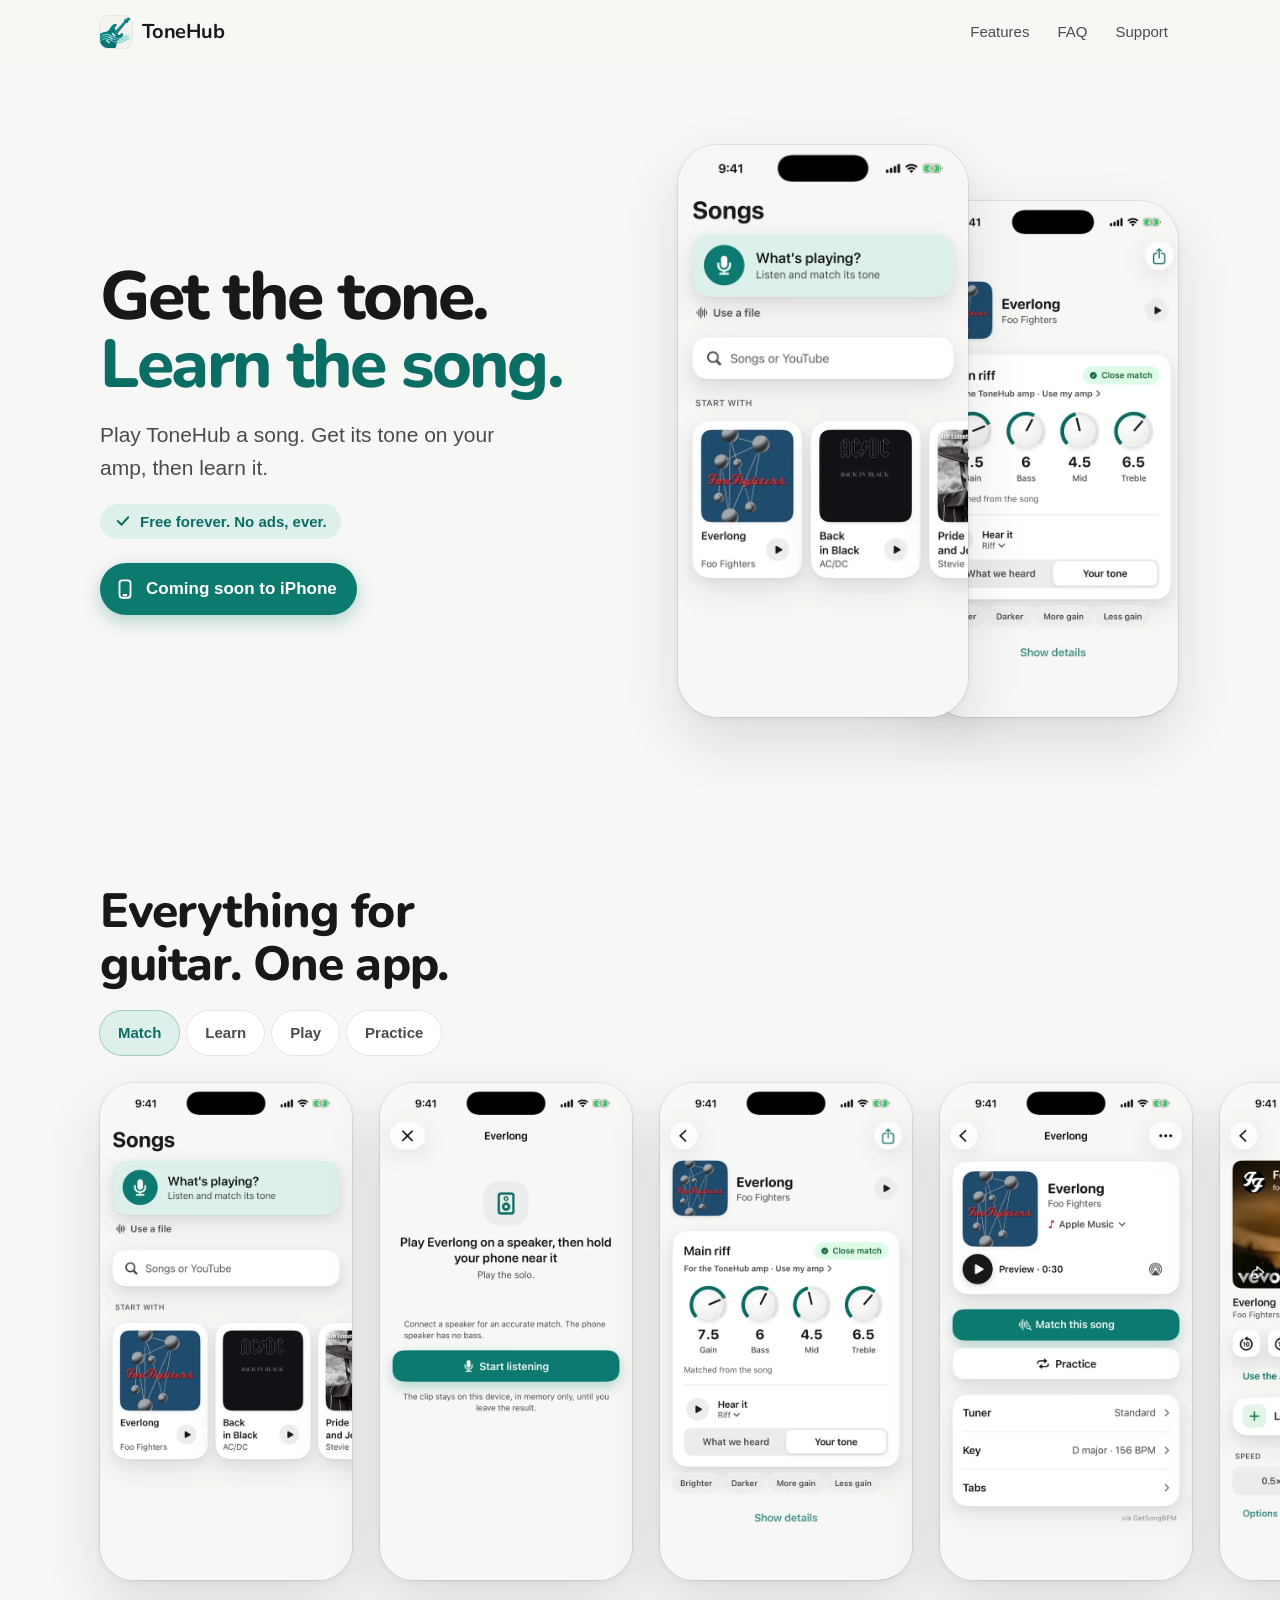
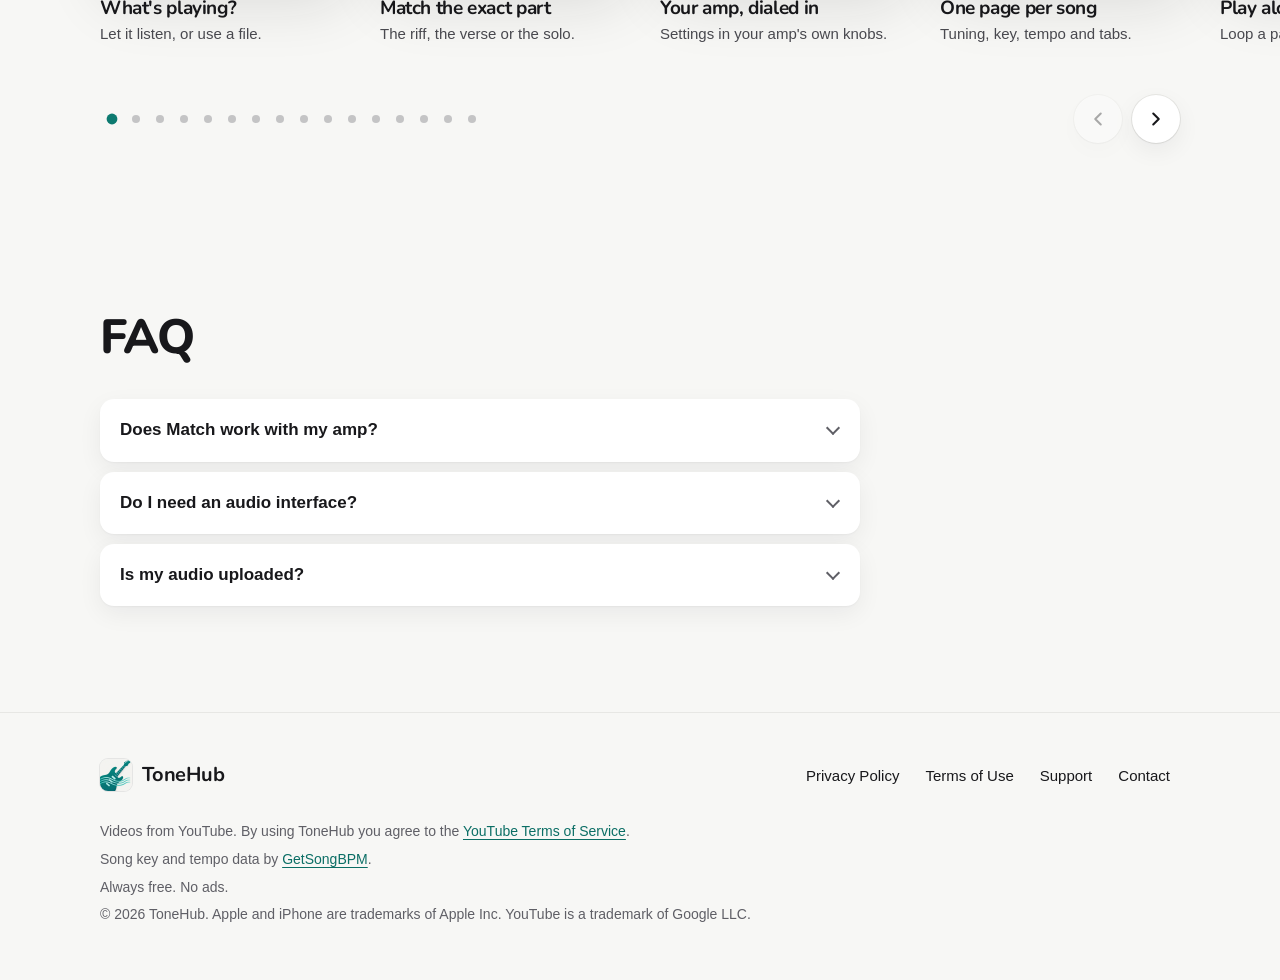
==== index.html @ 8801277b "Say it plainly: free forever, no ads Co-Authored-By: Claude Opus 5.5 <noreply@anthropic.com> Claude-" ====
<!doctype html>
<html lang="en">
<head>
<meta charset="utf-8">
<meta name="viewport" content="width=device-width, initial-scale=1, viewport-fit=cover">
<title>ToneHub: Get the tone. Learn the song.</title>
<meta name="description" content="ToneHub is a guitar app for iPhone. Hear a song, get its tone on your own amp, then learn it with tabs, loops, a tuner and more.">
<link rel="canonical" href="https://tonehub.app/">
<meta name="color-scheme" content="light">
<meta name="theme-color" content="#F7F7F5">
<meta property="og:type" content="website">
<meta property="og:site_name" content="ToneHub">
<meta property="og:title" content="ToneHub: Get the tone. Learn the song.">
<meta property="og:description" content="A free guitar app for iPhone, with no ads. Match a song's tone on your own amp, then learn it.">
<meta property="og:url" content="https://tonehub.app/">
<meta property="og:image" content="https://tonehub.app/assets/brand/og.png">
<meta property="og:image:width" content="1200">
<meta property="og:image:height" content="630">
<meta property="og:image:alt" content="ToneHub app icon next to the Songs screen with the What's playing? card">
<meta name="twitter:card" content="summary_large_image">
<link rel="icon" type="image/png" sizes="32x32" href="assets/brand/favicon-32.png">
<link rel="icon" type="image/png" sizes="48x48" href="assets/brand/favicon-48.png">
<link rel="apple-touch-icon" href="assets/brand/apple-touch-icon.png">
<link rel="preconnect" href="https://fonts.googleapis.com">
<link rel="preconnect" href="https://fonts.gstatic.com" crossorigin>
<link rel="stylesheet" href="https://fonts.googleapis.com/css2?family=Nunito:wght@700;800&display=swap">
<link rel="stylesheet" href="assets/site.css">
<script type="application/ld+json">
{"@context":"https://schema.org","@type":"SoftwareApplication","name":"ToneHub","operatingSystem":"iOS","applicationCategory":"MusicApplication","description":"A guitar app for iPhone. Get the tone. Learn the song.","url":"https://tonehub.app/","offers":{"@type":"Offer","price":"0","priceCurrency":"USD"}}
</script>
</head>
<body>
<a class="skip" href="#main">Skip to content</a>

<header class="site-header" id="top">
  <div class="wrap">
    <a class="brand" href="/" aria-label="ToneHub home">
      <img src="assets/brand/icon-512.webp" alt="" width="32" height="32">
      ToneHub
    </a>
    <nav class="nav" aria-label="Main">
      <a class="nav-hide" href="#features">Features</a>
      <a href="#faq">FAQ</a>
      <a href="/support">Support</a>
    </nav>
  </div>
</header>

<main id="main">

  <section class="hero" aria-labelledby="hero-title">
    <div class="wrap">
      <div>
        <h1 id="hero-title">Get the tone. <span class="accent">Learn the song.</span></h1>
        <p class="lede">Play ToneHub a song. Get its tone on your amp, then learn it.</p>
        <p class="free-badge"><svg viewBox="0 0 24 24" fill="none" stroke="currentColor" stroke-width="2.5" stroke-linecap="round" stroke-linejoin="round" aria-hidden="true"><path d="m5 12 5 5 9-10"/></svg>Free forever. No ads, ever.</p>
        <div class="cta-row">
          <div class="soon" role="note">
            <svg viewBox="0 0 24 24" fill="none" stroke="currentColor" stroke-width="2" stroke-linecap="round" stroke-linejoin="round" aria-hidden="true"><rect x="6" y="2.5" width="12" height="19" rx="3"/><path d="M10.5 18.5h3"/></svg>
            <span>Coming soon to iPhone</span>
          </div>
        </div>
      </div>
      <div class="hero-art">
        <div class="hero-glow" aria-hidden="true"></div>
        <div class="phone front">
          <img src="assets/shots/songs.webp" width="600" height="1184" alt="The Songs screen in ToneHub: a What's playing? card to listen and match a tone, a search field for songs or YouTube, and songs to start with." fetchpriority="high">
        </div>
        <div class="phone back">
          <img src="assets/shots/result.webp" width="600" height="1184" alt="A match result with Gain, Bass, Mid and Treble settings and a Close match badge.">
        </div>
      </div>
    </div>
  </section>

  <section class="features" id="features" aria-labelledby="features-title">
    <div class="wrap">
      <div class="section-head">
        <h2 id="features-title">Everything for guitar. One app.</h2>
      </div>
      <ul class="car-chips" aria-label="Jump to">
        <li><button type="button" data-jump="match" aria-pressed="true">Match</button></li>
        <li><button type="button" data-jump="learn" aria-pressed="false">Learn</button></li>
        <li><button type="button" data-jump="play" aria-pressed="false">Play</button></li>
        <li><button type="button" data-jump="practice" aria-pressed="false">Practice</button></li>
      </ul>
    </div>
    <div class="carousel" role="region" aria-roledescription="carousel" aria-label="ToneHub features">
      <ul class="car-track" tabindex="0" aria-label="Features. Use the arrow keys to move between slides.">
        <li class="slide" id="f-songs" data-group="match" role="group" aria-roledescription="slide" aria-label="1 of 16: What&#39;s playing?">
          <div class="phone"><img src="assets/shots/songs.webp" width="600" height="1184"  alt="The Songs screen: a What's playing? card to listen and match a tone, a Use a file link, and a search field for songs or YouTube."></div>
          <h3>What's playing?</h3>
          <p>Let it listen, or use a file.</p>
        </li>
        <li class="slide" id="f-listen" data-group="match" role="group" aria-roledescription="slide" aria-label="2 of 16: Match the exact part">
          <div class="phone"><img src="assets/shots/listen.webp" width="600" height="1184"  alt="The listen screen: play the song on a speaker and hold the phone near it, with a Start listening button."></div>
          <h3>Match the exact part</h3>
          <p>The riff, the verse or the solo.</p>
        </li>
        <li class="slide" id="f-result" data-group="match" role="group" aria-roledescription="slide" aria-label="3 of 16: Your amp, dialed in">
          <div class="phone"><img src="assets/shots/result.webp" width="600" height="1184"  alt="A match result: Gain 7.5, Bass 6, Mid 4.5 and Treble 6.5, a Close match badge, Hear it, and What we heard versus Your tone."></div>
          <h3>Your amp, dialed in</h3>
          <p>Settings in your amp's own knobs.</p>
        </li>
        <li class="slide" id="f-song" data-group="learn" role="group" aria-roledescription="slide" aria-label="4 of 16: One page per song">
          <div class="phone"><img src="assets/shots/song.webp" width="600" height="1184"  alt="A song page for Everlong with a preview, Match this song, Practice, and Tuner, Key and Tabs rows."></div>
          <h3>One page per song</h3>
          <p>Tuning, key, tempo and tabs.</p>
        </li>
        <li class="slide" id="f-playalong" data-group="learn" role="group" aria-roledescription="slide" aria-label="5 of 16: Play along, slow it down">
          <div class="phone"><img src="assets/shots/playalong.webp" width="600" height="1184" loading="lazy" alt="Practice mode with the song's YouTube video, Loop a part, and speed buttons for 0.5×, 0.75× and 1×."></div>
          <h3>Play along, slow it down</h3>
          <p>Loop a part at 0.5× or 0.75×.</p>
        </li>
        <li class="slide" id="f-tabs" data-group="learn" role="group" aria-roledescription="slide" aria-label="6 of 16: Tabs in one tap">
          <div class="phone"><img src="assets/shots/tabs.webp" width="600" height="1184" loading="lazy" alt="The Tabs sheet with Songsterr, Ultimate Guitar and a YouTube guitar lesson."></div>
          <h3>Tabs in one tap</h3>
          <p>Songsterr, Ultimate Guitar and lessons.</p>
        </li>
        <li class="slide" id="f-play" data-group="play" role="group" aria-roledescription="slide" aria-label="7 of 16: Plug in and play">
          <div class="phone"><img src="assets/shots/play.webp" width="600" height="1184" loading="lazy" alt="The Play screen: ToneHub's amp set to Clean with Gain, Bass, Mid and Treble knobs, plus Tuner and Effects."></div>
          <h3>Plug in and play</h3>
          <p>A real amp, right on your iPhone.</p>
        </li>
        <li class="slide" id="f-effects" data-group="play" role="group" aria-roledescription="slide" aria-label="8 of 16: A full pedalboard">
          <div class="phone"><img src="assets/shots/effects.webp" width="600" height="1184" loading="lazy" alt="The Effects screen with presets on top and Compressor and Chorus switched on, each with its own knobs."></div>
          <h3>A full pedalboard</h3>
          <p>Compressor, drive, chorus, delay, reverb.</p>
        </li>
        <li class="slide" id="f-tuner" data-group="practice" role="group" aria-roledescription="slide" aria-label="9 of 16: Tune up fast">
          <div class="phone"><img src="assets/shots/tuner.webp" width="600" height="1184" loading="lazy" alt="The tuner in standard tuning, with Capo and Strobe options, a needle gauge and the six strings."></div>
          <h3>Tune up fast</h3>
          <p>Strobe, capo and alternate tunings.</p>
        </li>
        <li class="slide" id="f-metronome" data-group="practice" role="group" aria-roledescription="slide" aria-label="10 of 16: Keep perfect time">
          <div class="phone"><img src="assets/shots/metronome.webp" width="600" height="1184" loading="lazy" alt="The metronome at 120 BPM with four beats, Tap tempo and a Start button."></div>
          <h3>Keep perfect time</h3>
          <p>Tap tempo and accents.</p>
        </li>
        <li class="slide" id="f-looper" data-group="practice" role="group" aria-roledescription="slide" aria-label="11 of 16: Loop and layer">
          <div class="phone"><img src="assets/shots/looper.webp" width="600" height="1184" loading="lazy" alt="The Looper: Make a loop, a record button, and a Free or Bars loop length."></div>
          <h3>Loop and layer</h3>
          <p>Record a few bars, play over them.</p>
        </li>
        <li class="slide" id="f-recorder" data-group="practice" role="group" aria-roledescription="slide" aria-label="12 of 16: Record your takes">
          <div class="phone"><img src="assets/shots/recorder.webp" width="600" height="1184" loading="lazy" alt="The Recorder with a Plug in to record card and a Connect button."></div>
          <h3>Record your takes</h3>
          <p>Every idea, saved.</p>
        </li>
        <li class="slide" id="f-fretboard" data-group="practice" role="group" aria-roledescription="slide" aria-label="13 of 16: Learn the fretboard">
          <div class="phone"><img src="assets/shots/fretboard.webp" width="600" height="1184" loading="lazy" alt="The Fretboard in A minor pentatonic, position 1, with notes on the neck and Listen with the mic."></div>
          <h3>Learn the fretboard</h3>
          <p>Scales and shapes, all up the neck.</p>
        </li>
        <li class="slide" id="f-ear" data-group="practice" role="group" aria-roledescription="slide" aria-label="14 of 16: Train your ear">
          <div class="phone"><img src="assets/shots/ear.webp" width="600" height="1184" loading="lazy" alt="Ear training on Intervals: a Play button and answers Major 3rd, 4th, 5th and Octave."></div>
          <h3>Train your ear</h3>
          <p>Intervals, chords and keys.</p>
        </li>
        <li class="slide" id="f-drills" data-group="practice" role="group" aria-roledescription="slide" aria-label="15 of 16: Technique drills">
          <div class="phone"><img src="assets/shots/drills.webp" width="600" height="1184" loading="lazy" alt="The Drills list: Alternate picking, Legato, Bends, String skipping and Palm muting."></div>
          <h3>Technique drills</h3>
          <p>Picking, legato, bends and more.</p>
        </li>
        <li class="slide" id="f-plan" data-group="practice" role="group" aria-roledescription="slide" aria-label="16 of 16: A plan for today">
          <div class="phone"><img src="assets/shots/plan.webp" width="600" height="1184" loading="lazy" alt="Today's plan: a 20 minute session with a warm-up, a song and ear training, and a Start button."></div>
          <h3>A plan for today</h3>
          <p>Warm up, play a song, train your ear.</p>
        </li>
      </ul>
      <div class="wrap car-nav">
        <div class="car-dots" role="group" aria-label="Choose a slide"></div>
        <div class="car-arrows">
          <button type="button" class="car-prev" aria-label="Previous feature"><svg viewBox="0 0 24 24" fill="none" stroke="currentColor" stroke-width="2.25" stroke-linecap="round" stroke-linejoin="round" aria-hidden="true"><path d="m15 18-6-6 6-6"/></svg></button>
          <button type="button" class="car-next" aria-label="Next feature"><svg viewBox="0 0 24 24" fill="none" stroke="currentColor" stroke-width="2.25" stroke-linecap="round" stroke-linejoin="round" aria-hidden="true"><path d="m9 18 6-6-6-6"/></svg></button>
        </div>
      </div>
      <p class="sr-only" aria-live="polite" id="car-status"></p>
    </div>
  </section>

  <section id="faq" aria-labelledby="faq-title">
    <div class="wrap">
      <div class="section-head">
        <h2 id="faq-title">FAQ</h2>
      </div>
      <div class="faq">
        <details>
          <summary>Does Match work with my amp?</summary>
          <p>Yes. Pick your amp and you get settings in its own knobs.</p>
        </details>
        <details>
          <summary>Do I need an audio interface?</summary>
          <p>Only to play through ToneHub's amp. Everything else uses your iPhone's mic.</p>
        </details>
        <details>
          <summary>Is my audio uploaded?</summary>
          <p>No. Audio stays on your iPhone. See the <a href="/privacy">Privacy Policy</a>.</p>
        </details>
      </div>
    </div>
  </section>

</main>

<footer class="site-footer">
  <div class="wrap">
    <div class="top">
      <a class="brand" href="/" aria-label="ToneHub home"><img src="assets/brand/icon-512.webp" alt="" width="32" height="32" loading="lazy">ToneHub</a>
      <ul class="footer-links">
        <li><a href="/privacy">Privacy Policy</a></li>
        <li><a href="/terms">Terms of Use</a></li>
        <li><a href="/support">Support</a></li>
        <li><a href="mailto:support@tonehub.app">Contact</a></li>
      </ul>
    </div>
    <div class="credits">
      <p>Videos from YouTube. By using ToneHub you agree to the <a href="https://www.youtube.com/t/terms">YouTube Terms of Service</a>.</p>
      <p>Song key and tempo data by <a href="https://getsongbpm.com">GetSongBPM</a>.</p>
      <p>Always free. No ads.</p>
      <p>© 2026 ToneHub. Apple and iPhone are trademarks of Apple Inc. YouTube is a trademark of Google LLC.</p>
    </div>
  </div>
</footer>

<script>
  (function () {
    var h = document.querySelector('.site-header');
    function onScroll() { h.classList.toggle('scrolled', window.scrollY > 4); }
    window.addEventListener('scroll', onScroll, { passive: true }); onScroll();
  })();
</script>
<script src="assets/carousel.js" defer></script>
</body>
</html>
---- assets/site.css ----
/* ToneHub site. Sea Glass tokens from the app's design system (design/DESIGN_SYSTEM.md §3). */
:root {
  color-scheme: light;
  --bg: #F7F7F5;
  --surface: #FFFFFF;
  --surface2: #EDEDEA;
  --text: #18181B;
  --text2: #4A4A50;
  --text3: #5F5F66;
  --fill: #0D7A70;          /* accent fill: primary buttons */
  --primary: #0B6E65;       /* accent text: links */
  --on-primary: #FFFFFF;
  --tint: #DDF0EC;
  --divider: #E7E7E4;
  --outline: #86868C;
  --focus: #0B6E65;
  --shadow: 0 1px 2px rgba(24,24,27,.04), 0 8px 24px rgba(24,24,27,.06);
  --shadow-lg: 0 2px 6px rgba(24,24,27,.05), 0 24px 60px rgba(24,24,27,.12);
  --phone-ring: rgba(24,24,27,.08);

  /* category hues (icon tiles only, never text) */
  --indigo-tile: #E9E8FF; --indigo: #5146D9;
  --pink-tile: #FDE6F0;   --pink: #C62A6E;
  --purple-tile: #F2E7FD; --purple: #8A3BD1;
  --blue-tile: #E4EDFF;   --blue: #2459D6;
  --orange-tile: #FFEDDF; --orange: #C2560C;
  --green-tile: #E2F5E7;  --green: #16803A;
  --red-tile: #FDE7E5;    --red: #D1332B;

  --radius: 24px;
  --radius-sm: 14px;
  --gutter: 20px;
  --max: 1120px;
  --font: -apple-system, BlinkMacSystemFont, "SF Pro Text", "Segoe UI", Roboto, "Helvetica Neue", Arial, sans-serif;
  --font-round: ui-rounded, "SF Pro Rounded", "Nunito", -apple-system, BlinkMacSystemFont, "Segoe UI", Roboto, sans-serif;
  --ease: cubic-bezier(.2,.7,.2,1);
}

*, *::before, *::after { box-sizing: border-box; }
html { -webkit-text-size-adjust: 100%; scroll-behavior: smooth; scroll-padding-top: 80px; }
@media (prefers-reduced-motion: reduce) { html { scroll-behavior: auto; } *, *::before, *::after { transition: none !important; animation: none !important; } }
body {
  margin: 0; overflow-x: clip; background: var(--bg); color: var(--text);
  font: 17px/1.55 var(--font);
  -webkit-font-smoothing: antialiased; text-rendering: optimizeLegibility;
}
img { max-width: 100%; height: auto; display: block; }
a { color: var(--primary); text-underline-offset: 3px; text-decoration-thickness: 1px; }
a:hover { text-decoration-thickness: 2px; }
:focus-visible { outline: 3px solid var(--focus); outline-offset: 3px; border-radius: 6px; }
h1, h2, h3 { font-family: var(--font-round); color: var(--text); letter-spacing: -0.02em; line-height: 1.1; margin: 0; text-wrap: balance; }
p { text-wrap: pretty; }
.wrap { width: 100%; max-width: var(--max); margin: 0 auto; padding: 0 var(--gutter); }
.skip { position: absolute; left: -9999px; top: 8px; background: var(--surface); padding: 10px 14px; border-radius: 10px; z-index: 100; }
.skip:focus { left: 8px; }
.sr-only { position: absolute; width: 1px; height: 1px; padding: 0; margin: -1px; overflow: hidden; clip: rect(0,0,0,0); white-space: nowrap; border: 0; }

/* Header */
.site-header {
  position: sticky; top: 0; z-index: 50;
  background: color-mix(in srgb, var(--bg) 82%, transparent);
  -webkit-backdrop-filter: saturate(1.6) blur(16px); backdrop-filter: saturate(1.6) blur(16px);
  border-bottom: 1px solid transparent;
}
.site-header.scrolled { border-bottom-color: var(--divider); }
.site-header .wrap { display: flex; align-items: center; justify-content: space-between; height: 64px; gap: 16px; }
.brand { display: inline-flex; align-items: center; gap: 10px; text-decoration: none; color: var(--text); font: 700 20px/1 var(--font-round); letter-spacing: -0.01em; min-height: 44px; }
.brand img { width: 32px; height: 32px; border-radius: 8px; box-shadow: 0 0 0 1px var(--phone-ring); }
.nav { display: flex; align-items: center; gap: 4px; }
.nav a { color: var(--text2); text-decoration: none; font-size: 15px; font-weight: 500; padding: 10px 12px; border-radius: 999px; min-height: 44px; display: inline-flex; align-items: center; transition: background-color .15s var(--ease), color .15s var(--ease); }
.nav a:hover { background: var(--surface2); color: var(--text); }
.nav .nav-hide { display: none; }
@media (min-width: 760px) { .nav .nav-hide { display: inline-flex; } }

/* Buttons */
.btn {
  display: inline-flex; align-items: center; justify-content: center; gap: 8px;
  min-height: 52px; padding: 0 24px; border-radius: 999px;
  font: 600 17px/1 var(--font); text-decoration: none; cursor: pointer; border: 0;
  transition: transform .15s var(--ease), box-shadow .15s var(--ease), background-color .15s var(--ease), opacity .15s;
}
.btn:hover { text-decoration: none; }
.btn:active { opacity: .85; }
.btn-primary { background: var(--fill); color: var(--on-primary); box-shadow: 0 6px 18px color-mix(in srgb, var(--fill) 30%, transparent); }
.btn-primary:hover { box-shadow: 0 8px 24px color-mix(in srgb, var(--fill) 40%, transparent); }
.btn-secondary { background: var(--surface); color: var(--text); box-shadow: var(--shadow); }
.btn svg { width: 20px; height: 20px; flex: none; }
.soon {
  display: inline-flex; align-items: center; gap: 10px; min-height: 52px; padding: 0 20px 0 14px;
  border-radius: 999px; background: var(--fill); color: var(--on-primary); font-weight: 600; font-size: 17px;
  box-shadow: 0 6px 18px color-mix(in srgb, var(--fill) 30%, transparent);
}
.soon svg { width: 22px; height: 22px; }
.soon small { display: block; font-size: 11px; font-weight: 500; opacity: .75; letter-spacing: .02em; line-height: 1.2; }
.soon span { line-height: 1.2; }

/* Hero */
.hero { padding: 40px 0 24px; overflow: hidden; }
.hero .wrap { display: grid; grid-template-columns: minmax(0,1fr); gap: 40px; align-items: center; }
.eyebrow { display: inline-flex; align-items: center; gap: 8px; font-size: 14px; font-weight: 600; color: var(--primary); background: var(--tint); padding: 6px 12px; border-radius: 999px; margin: 0 0 20px; }
.hero h1 { font-size: clamp(42px, 10.5vw, 68px); font-weight: 800; letter-spacing: -0.035em; line-height: 1.0; }
.hero h1 .accent { color: var(--primary); display: block; }
.lede { font-size: clamp(18px, 2.4vw, 21px); color: var(--text2); margin: 20px 0 28px; max-width: 34ch; }
.free-badge { display: inline-flex; align-items: center; gap: 8px; margin: -12px 0 24px; padding: 6px 14px; border-radius: 999px; background: var(--tint); color: var(--primary); font-weight: 600; font-size: 15px; }
.free-badge svg { width: 18px; height: 18px; flex: none; }
.cta-row { display: flex; flex-wrap: wrap; gap: 12px; align-items: center; }
.hero-art { position: relative; display: flex; justify-content: center; gap: 0; padding: 8px 0 24px; }
.hero-art .phone { width: min(54vw, 280px); flex: none; }
.hero-art .phone.back { width: min(46vw, 240px); margin-left: -10vw; margin-top: 56px; z-index: 0; }
.hero-art .phone.front { z-index: 1; }
.hero-glow { position: absolute; inset: 10% 0 0 0; background: radial-gradient(closest-side, color-mix(in srgb, var(--fill) 22%, transparent), transparent); filter: blur(10px); z-index: -1; }
@media (min-width: 900px) {
  .hero { padding: 72px 0 48px; }
  .hero .wrap { grid-template-columns: minmax(0,1.05fr) minmax(0,1fr); gap: 48px; }
  .hero-art .phone { width: 290px; }
  .hero-art .phone.back { width: 250px; margin-left: -40px; }
}

/* Phone frame around real screenshots */
.phone {
  position: relative; border-radius: 40px; overflow: hidden; background: var(--surface);
  box-shadow: 0 0 0 1px var(--phone-ring), var(--shadow-lg);
  aspect-ratio: 600 / 1184;
}
.phone img { width: 100%; height: 100%; object-fit: cover; object-position: top; }
.phone { --shot-bg: #F7F7F5; background: var(--shot-bg); }
.phone::after { /* fade where the screenshot is cropped */
  content: ""; position: absolute; left: 0; right: 0; bottom: 0; height: 16%;
  background: linear-gradient(to bottom, transparent, var(--shot-bg) 90%); pointer-events: none;
}

/* Sections */
section { padding: 64px 0; }
@media (min-width: 900px) { section { padding: 96px 0; } }
.section-head { max-width: 640px; margin-bottom: 36px; }
.section-head h2 { font-size: clamp(32px, 6vw, 48px); font-weight: 800; }
.section-head p { color: var(--text2); font-size: 19px; margin: 14px 0 0; }
.kicker { font-size: 13px; font-weight: 700; letter-spacing: .08em; text-transform: uppercase; color: var(--text3); margin: 0 0 12px; }

/* Cards */
.card { background: var(--surface); border-radius: var(--radius); padding: 24px; box-shadow: var(--shadow); }
.card h3 { font-size: 24px; font-weight: 700; margin: 16px 0 8px; }
.card p { color: var(--text2); margin: 0 0 14px; font-size: 16px; }
.tile { width: 48px; height: 48px; border-radius: 14px; display: grid; place-items: center; }
.tile svg { width: 26px; height: 26px; }
.tile.indigo { background: var(--indigo-tile); color: var(--indigo); }
.tile.pink { background: var(--pink-tile); color: var(--pink); }
.tile.purple { background: var(--purple-tile); color: var(--purple); }
.tile.blue { background: var(--blue-tile); color: var(--blue); }
.tile.orange { background: var(--orange-tile); color: var(--orange); }
.tile.green { background: var(--green-tile); color: var(--green); }
.tile.red { background: var(--red-tile); color: var(--red); }
.tile.sm { width: 36px; height: 36px; border-radius: 10px; }
.tile.sm svg { width: 20px; height: 20px; }

/* Feature carousel */
.features { padding-bottom: 72px; }
.features .section-head { margin-bottom: 20px; }
.car-chips { display: flex; flex-wrap: wrap; gap: 8px; margin: 0 0 8px; padding: 0; list-style: none; }
.car-chips button {
  font: 600 15px/1 var(--font); color: var(--text2); background: var(--surface); border: 0; cursor: pointer;
  min-height: 44px; padding: 0 18px; border-radius: 999px; box-shadow: 0 0 0 1px var(--divider);
  transition: background-color .15s var(--ease), color .15s var(--ease), box-shadow .15s var(--ease);
}
.car-chips button:hover { color: var(--text); box-shadow: 0 0 0 1px var(--outline); }
.car-chips button[aria-pressed="true"] { background: var(--tint); color: var(--primary); box-shadow: 0 0 0 1px color-mix(in srgb, var(--fill) 35%, transparent); }
.carousel { position: relative; --edge: max(var(--gutter), calc((100% - var(--max)) / 2 + var(--gutter))); }
.car-track {
  display: flex; gap: 20px; margin: 0; padding: 20px var(--edge) 28px; list-style: none;
  overflow-x: auto; overscroll-behavior-x: contain; scroll-snap-type: x mandatory; scroll-padding-inline: var(--edge);
  scrollbar-width: none; -webkit-overflow-scrolling: touch; scroll-behavior: smooth;
}
.car-track::-webkit-scrollbar { display: none; }
.car-track:focus-visible { outline-offset: -3px; border-radius: 0; }
.slide { flex: none; width: min(64vw, 252px); scroll-snap-align: start; }
.slide .phone { border-radius: 34px; }
.slide h3 { font-size: 19px; font-weight: 700; margin: 18px 0 4px; }
.slide p { margin: 0; color: var(--text2); font-size: 15px; line-height: 1.45; }
.car-nav { display: none; align-items: center; justify-content: space-between; gap: 16px; }
.car-dots { display: flex; flex-wrap: wrap; gap: 0; }
.car-dots button { width: 24px; height: 32px; padding: 0; border: 0; background: none; cursor: pointer; display: grid; place-items: center; border-radius: 8px; }
.car-dots button::before { content: ""; width: 8px; height: 8px; border-radius: 50%; background: var(--outline); opacity: .45; transition: transform .2s var(--ease), opacity .2s var(--ease), background-color .2s; }
.car-dots button[aria-current="true"]::before { background: var(--fill); opacity: 1; transform: scale(1.35); }
.car-arrows { display: flex; gap: 10px; }
.car-arrows button {
  width: 48px; height: 48px; border-radius: 50%; border: 0; cursor: pointer; display: grid; place-items: center;
  background: var(--surface); color: var(--text); box-shadow: var(--shadow), 0 0 0 1px var(--divider);
  transition: background-color .15s var(--ease), opacity .15s;
}
.car-arrows button:hover:not(:disabled) { background: var(--tint); color: var(--primary); }
.car-arrows button:disabled { opacity: .35; cursor: default; }
.car-arrows svg { width: 22px; height: 22px; }
@media (min-width: 760px) {
  .car-nav { display: flex; }
  .slide { width: 252px; }
  .car-track { gap: 28px; }
}
@media (prefers-reduced-motion: reduce) { .car-track { scroll-behavior: auto; } }

/* FAQ */
.faq { max-width: 760px; }
.faq details { background: var(--surface); border-radius: var(--radius-sm); box-shadow: var(--shadow); margin-bottom: 10px; }
.faq summary { list-style: none; cursor: pointer; padding: 18px 56px 18px 20px; font-weight: 600; font-size: 17px; position: relative; min-height: 44px; border-radius: var(--radius-sm); }
.faq summary::-webkit-details-marker { display: none; }
.faq summary::after { content: ""; position: absolute; right: 22px; top: 50%; width: 10px; height: 10px; border-right: 2px solid var(--text3); border-bottom: 2px solid var(--text3); transform: translateY(-70%) rotate(45deg); transition: transform .2s var(--ease); }
.faq details[open] summary::after { transform: translateY(-30%) rotate(-135deg); }
.faq details p { margin: 0; padding: 0 20px 20px; color: var(--text2); }

/* Footer */
.site-footer { border-top: 1px solid var(--divider); padding: 40px 0 48px; font-size: 15px; color: var(--text2); }
.site-footer .top { display: flex; flex-wrap: wrap; justify-content: space-between; gap: 20px; align-items: center; margin-bottom: 24px; }
.footer-links { display: flex; flex-wrap: wrap; gap: 4px 6px; list-style: none; margin: 0; padding: 0; }
.footer-links a { color: var(--text); text-decoration: none; font-weight: 500; padding: 10px 10px; display: inline-flex; min-height: 44px; align-items: center; border-radius: 10px; }
.footer-links a:hover { background: var(--surface2); }
.credits p { margin: 0 0 6px; color: var(--text3); font-size: 14px; }
.credits a { color: var(--primary); }

/* Document pages (privacy, terms, support) */
.doc { padding: 40px 0 72px; }
.doc .wrap { max-width: 760px; }
.doc h1 { font-size: clamp(36px, 7vw, 52px); font-weight: 800; letter-spacing: -0.03em; }
.doc .meta { color: var(--text3); font-size: 15px; margin: 12px 0 28px; }
.doc .intro { font-size: 19px; color: var(--text2); }
.doc h2 { font-size: 26px; font-weight: 700; margin: 48px 0 12px; scroll-margin-top: 84px; }
.doc h3 { font-size: 19px; font-weight: 700; margin: 28px 0 8px; font-family: var(--font); letter-spacing: -0.01em; }
.doc p, .doc li { color: var(--text2); }
.doc p { margin: 0 0 14px; }
.doc ul { padding-left: 22px; margin: 0 0 14px; }
.doc li { margin-bottom: 8px; }
.doc li::marker { color: var(--text3); }
.doc strong { color: var(--text); }
.doc a { overflow-wrap: anywhere; }
.doc code { font: 15px ui-monospace, SFMono-Regular, Menlo, monospace; background: var(--surface2); padding: 1px 6px; border-radius: 6px; color: var(--text); }
.doc .callout { background: var(--surface); border-radius: var(--radius); box-shadow: var(--shadow); padding: 22px 24px; margin: 28px 0; }
.doc .callout h2 { margin-top: 0; }
.doc .callout > :last-child { margin-bottom: 0; }
.toc { background: var(--surface); border-radius: var(--radius-sm); box-shadow: var(--shadow); padding: 18px 20px; margin: 0 0 8px; }
.toc p { margin: 0 0 8px; font-size: 13px; font-weight: 700; letter-spacing: .08em; text-transform: uppercase; color: var(--text3); }
.toc ol { margin: 0; padding-left: 20px; columns: 1; column-gap: 32px; }
@media (min-width: 640px) { .toc ol { columns: 2; } }
.toc li { margin: 0 0 6px; break-inside: avoid; font-size: 15px; }
.mail-card { display: flex; flex-wrap: wrap; align-items: center; gap: 16px; justify-content: space-between; }
.mail-card .addr { font: 700 22px/1.2 var(--font-round); color: var(--text); overflow-wrap: anywhere; }
.help-grid { display: grid; gap: 14px; grid-template-columns: 1fr; margin: 16px 0; }
@media (min-width: 640px) { .help-grid { grid-template-columns: 1fr 1fr; } }
.help-grid .card { padding: 20px; }
.help-grid .card h3 { margin: 12px 0 6px; font-size: 18px; font-family: var(--font-round); }
.help-grid .card p { margin: 0; font-size: 15px; }
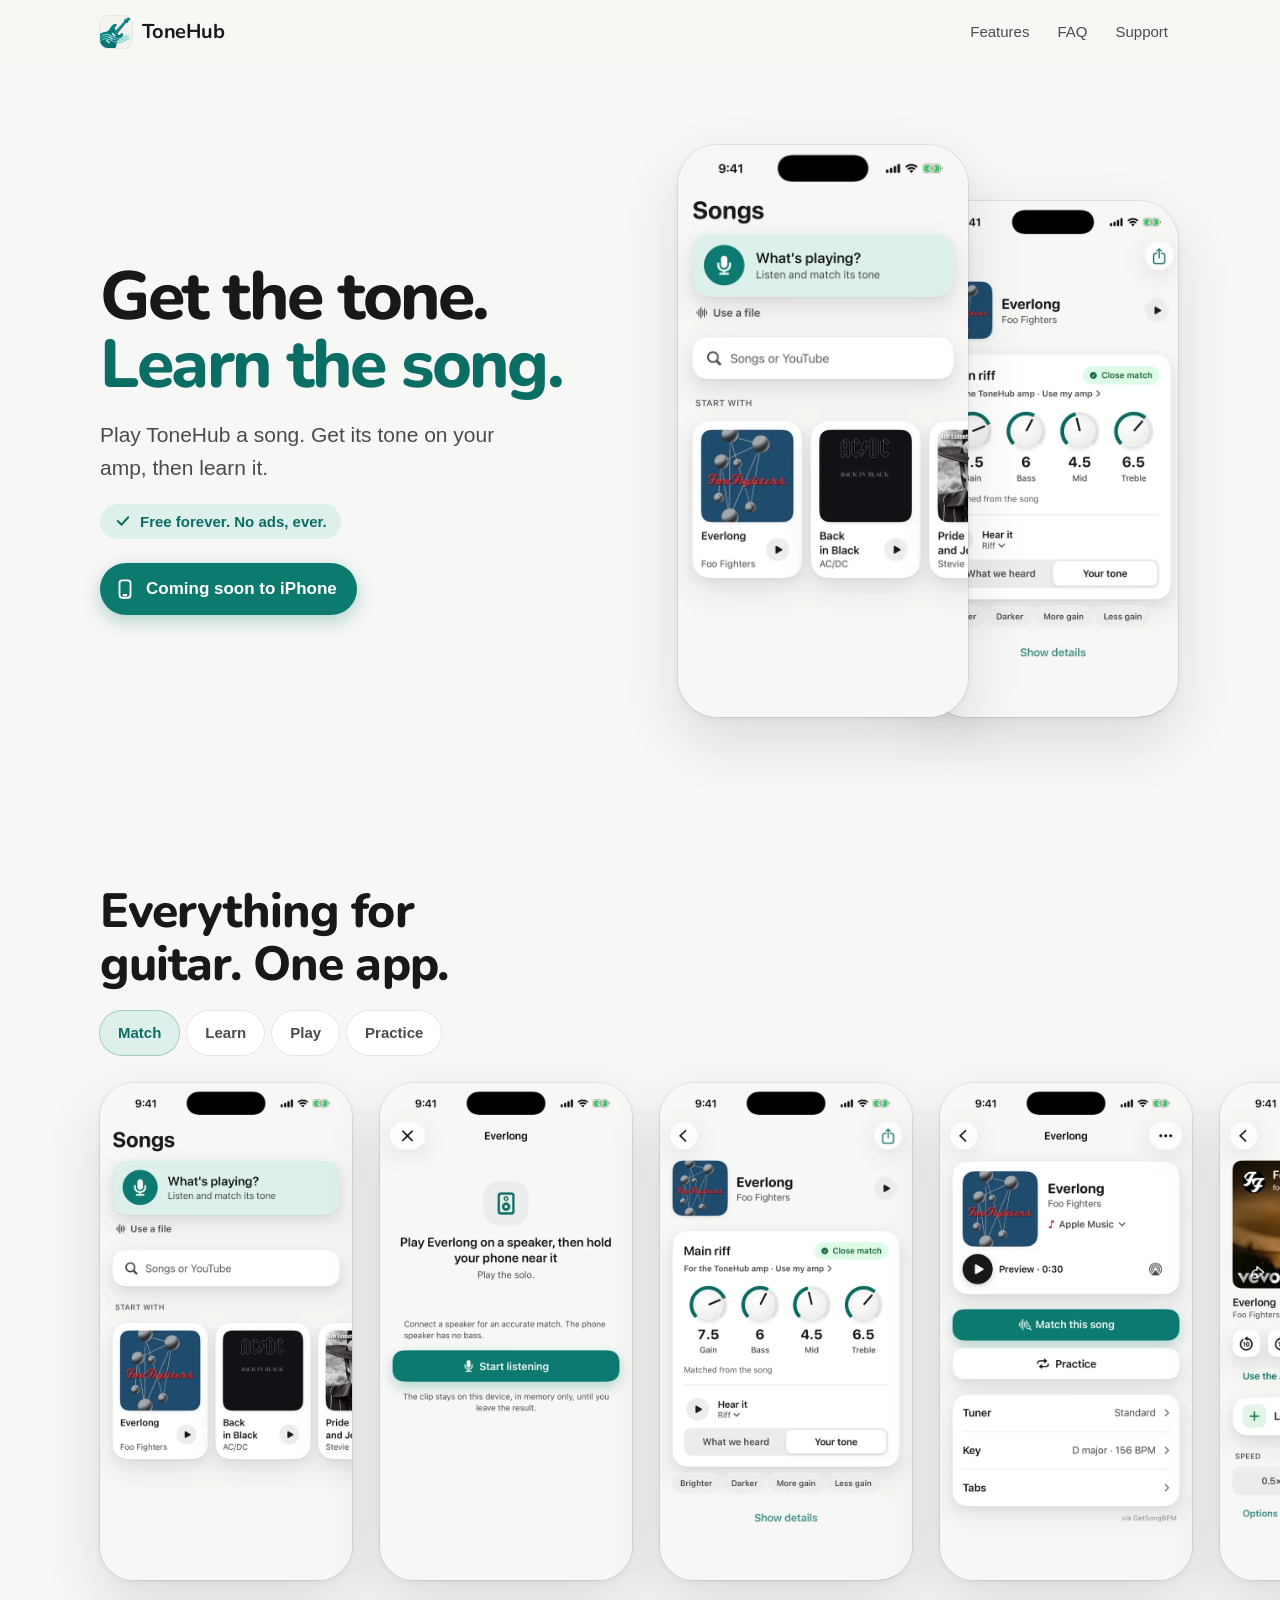
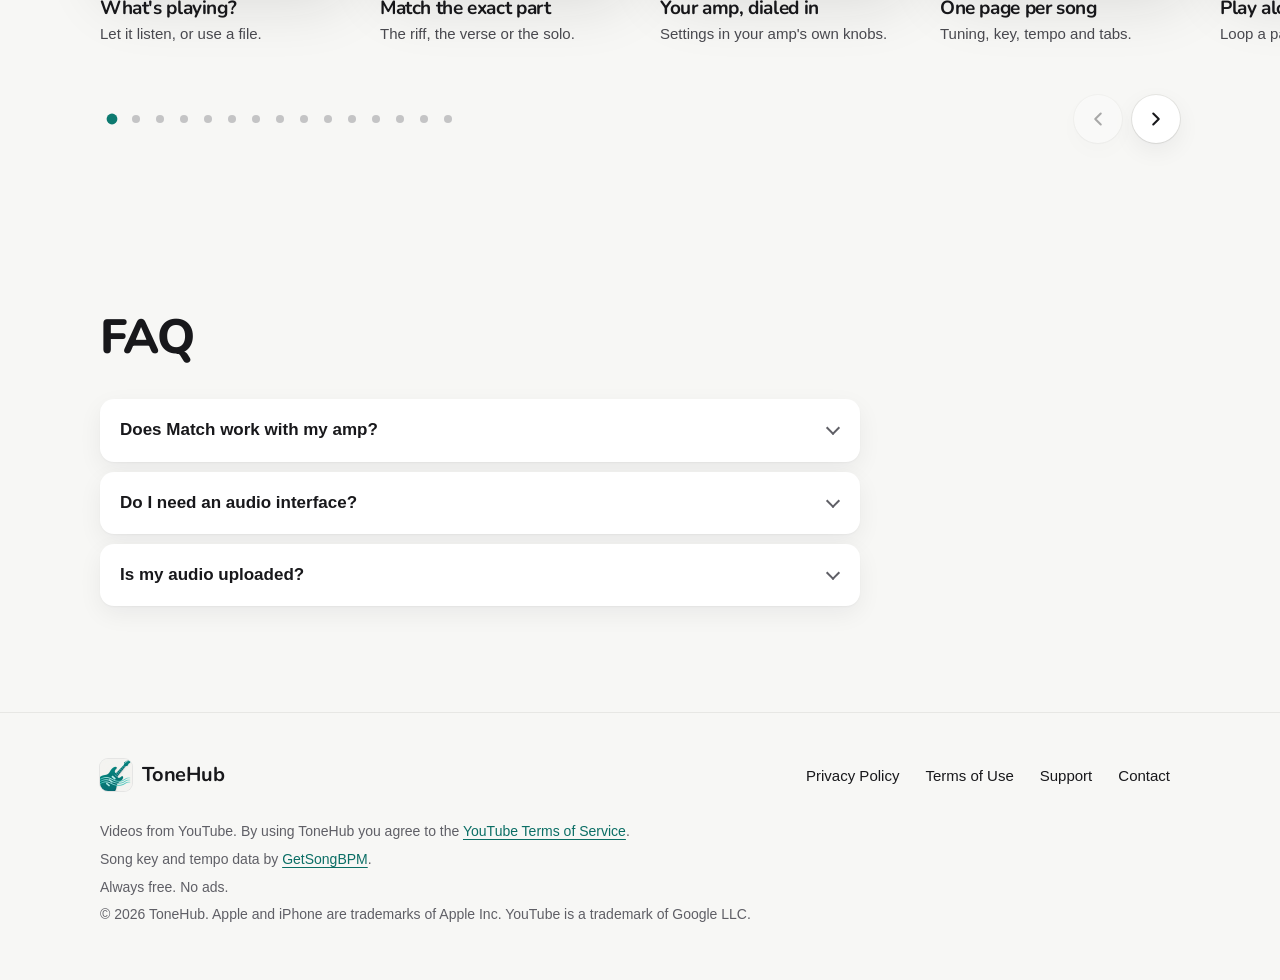
==== commit cd44057f: "Carousel: drop the Today's plan slide (removed from the app) Co-Authored-By: Claude Opus 5.5 <norepl" ====
--- a/index.html
+++ b/index.html
@@ -87,85 +87,80 @@
     </div>
     <div class="carousel" role="region" aria-roledescription="carousel" aria-label="ToneHub features">
       <ul class="car-track" tabindex="0" aria-label="Features. Use the arrow keys to move between slides.">
-        <li class="slide" id="f-songs" data-group="match" role="group" aria-roledescription="slide" aria-label="1 of 16: What&#39;s playing?">
+        <li class="slide" id="f-songs" data-group="match" role="group" aria-roledescription="slide" aria-label="1 of 15: What&#39;s playing?">
           <div class="phone"><img src="assets/shots/songs.webp" width="600" height="1184"  alt="The Songs screen: a What's playing? card to listen and match a tone, a Use a file link, and a search field for songs or YouTube."></div>
           <h3>What's playing?</h3>
           <p>Let it listen, or use a file.</p>
         </li>
-        <li class="slide" id="f-listen" data-group="match" role="group" aria-roledescription="slide" aria-label="2 of 16: Match the exact part">
+        <li class="slide" id="f-listen" data-group="match" role="group" aria-roledescription="slide" aria-label="2 of 15: Match the exact part">
           <div class="phone"><img src="assets/shots/listen.webp" width="600" height="1184"  alt="The listen screen: play the song on a speaker and hold the phone near it, with a Start listening button."></div>
           <h3>Match the exact part</h3>
           <p>The riff, the verse or the solo.</p>
         </li>
-        <li class="slide" id="f-result" data-group="match" role="group" aria-roledescription="slide" aria-label="3 of 16: Your amp, dialed in">
+        <li class="slide" id="f-result" data-group="match" role="group" aria-roledescription="slide" aria-label="3 of 15: Your amp, dialed in">
           <div class="phone"><img src="assets/shots/result.webp" width="600" height="1184"  alt="A match result: Gain 7.5, Bass 6, Mid 4.5 and Treble 6.5, a Close match badge, Hear it, and What we heard versus Your tone."></div>
           <h3>Your amp, dialed in</h3>
           <p>Settings in your amp's own knobs.</p>
         </li>
-        <li class="slide" id="f-song" data-group="learn" role="group" aria-roledescription="slide" aria-label="4 of 16: One page per song">
+        <li class="slide" id="f-song" data-group="learn" role="group" aria-roledescription="slide" aria-label="4 of 15: One page per song">
           <div class="phone"><img src="assets/shots/song.webp" width="600" height="1184"  alt="A song page for Everlong with a preview, Match this song, Practice, and Tuner, Key and Tabs rows."></div>
           <h3>One page per song</h3>
           <p>Tuning, key, tempo and tabs.</p>
         </li>
-        <li class="slide" id="f-playalong" data-group="learn" role="group" aria-roledescription="slide" aria-label="5 of 16: Play along, slow it down">
+        <li class="slide" id="f-playalong" data-group="learn" role="group" aria-roledescription="slide" aria-label="5 of 15: Play along, slow it down">
           <div class="phone"><img src="assets/shots/playalong.webp" width="600" height="1184" loading="lazy" alt="Practice mode with the song's YouTube video, Loop a part, and speed buttons for 0.5×, 0.75× and 1×."></div>
           <h3>Play along, slow it down</h3>
           <p>Loop a part at 0.5× or 0.75×.</p>
         </li>
-        <li class="slide" id="f-tabs" data-group="learn" role="group" aria-roledescription="slide" aria-label="6 of 16: Tabs in one tap">
+        <li class="slide" id="f-tabs" data-group="learn" role="group" aria-roledescription="slide" aria-label="6 of 15: Tabs in one tap">
           <div class="phone"><img src="assets/shots/tabs.webp" width="600" height="1184" loading="lazy" alt="The Tabs sheet with Songsterr, Ultimate Guitar and a YouTube guitar lesson."></div>
           <h3>Tabs in one tap</h3>
           <p>Songsterr, Ultimate Guitar and lessons.</p>
         </li>
-        <li class="slide" id="f-play" data-group="play" role="group" aria-roledescription="slide" aria-label="7 of 16: Plug in and play">
+        <li class="slide" id="f-play" data-group="play" role="group" aria-roledescription="slide" aria-label="7 of 15: Plug in and play">
           <div class="phone"><img src="assets/shots/play.webp" width="600" height="1184" loading="lazy" alt="The Play screen: ToneHub's amp set to Clean with Gain, Bass, Mid and Treble knobs, plus Tuner and Effects."></div>
           <h3>Plug in and play</h3>
           <p>A real amp, right on your iPhone.</p>
         </li>
-        <li class="slide" id="f-effects" data-group="play" role="group" aria-roledescription="slide" aria-label="8 of 16: A full pedalboard">
+        <li class="slide" id="f-effects" data-group="play" role="group" aria-roledescription="slide" aria-label="8 of 15: A full pedalboard">
           <div class="phone"><img src="assets/shots/effects.webp" width="600" height="1184" loading="lazy" alt="The Effects screen with presets on top and Compressor and Chorus switched on, each with its own knobs."></div>
           <h3>A full pedalboard</h3>
           <p>Compressor, drive, chorus, delay, reverb.</p>
         </li>
-        <li class="slide" id="f-tuner" data-group="practice" role="group" aria-roledescription="slide" aria-label="9 of 16: Tune up fast">
+        <li class="slide" id="f-tuner" data-group="practice" role="group" aria-roledescription="slide" aria-label="9 of 15: Tune up fast">
           <div class="phone"><img src="assets/shots/tuner.webp" width="600" height="1184" loading="lazy" alt="The tuner in standard tuning, with Capo and Strobe options, a needle gauge and the six strings."></div>
           <h3>Tune up fast</h3>
           <p>Strobe, capo and alternate tunings.</p>
         </li>
-        <li class="slide" id="f-metronome" data-group="practice" role="group" aria-roledescription="slide" aria-label="10 of 16: Keep perfect time">
+        <li class="slide" id="f-metronome" data-group="practice" role="group" aria-roledescription="slide" aria-label="10 of 15: Keep perfect time">
           <div class="phone"><img src="assets/shots/metronome.webp" width="600" height="1184" loading="lazy" alt="The metronome at 120 BPM with four beats, Tap tempo and a Start button."></div>
           <h3>Keep perfect time</h3>
           <p>Tap tempo and accents.</p>
         </li>
-        <li class="slide" id="f-looper" data-group="practice" role="group" aria-roledescription="slide" aria-label="11 of 16: Loop and layer">
+        <li class="slide" id="f-looper" data-group="practice" role="group" aria-roledescription="slide" aria-label="11 of 15: Loop and layer">
           <div class="phone"><img src="assets/shots/looper.webp" width="600" height="1184" loading="lazy" alt="The Looper: Make a loop, a record button, and a Free or Bars loop length."></div>
           <h3>Loop and layer</h3>
           <p>Record a few bars, play over them.</p>
         </li>
-        <li class="slide" id="f-recorder" data-group="practice" role="group" aria-roledescription="slide" aria-label="12 of 16: Record your takes">
+        <li class="slide" id="f-recorder" data-group="practice" role="group" aria-roledescription="slide" aria-label="12 of 15: Record your takes">
           <div class="phone"><img src="assets/shots/recorder.webp" width="600" height="1184" loading="lazy" alt="The Recorder with a Plug in to record card and a Connect button."></div>
           <h3>Record your takes</h3>
           <p>Every idea, saved.</p>
         </li>
-        <li class="slide" id="f-fretboard" data-group="practice" role="group" aria-roledescription="slide" aria-label="13 of 16: Learn the fretboard">
+        <li class="slide" id="f-fretboard" data-group="practice" role="group" aria-roledescription="slide" aria-label="13 of 15: Learn the fretboard">
           <div class="phone"><img src="assets/shots/fretboard.webp" width="600" height="1184" loading="lazy" alt="The Fretboard in A minor pentatonic, position 1, with notes on the neck and Listen with the mic."></div>
           <h3>Learn the fretboard</h3>
           <p>Scales and shapes, all up the neck.</p>
         </li>
-        <li class="slide" id="f-ear" data-group="practice" role="group" aria-roledescription="slide" aria-label="14 of 16: Train your ear">
+        <li class="slide" id="f-ear" data-group="practice" role="group" aria-roledescription="slide" aria-label="14 of 15: Train your ear">
           <div class="phone"><img src="assets/shots/ear.webp" width="600" height="1184" loading="lazy" alt="Ear training on Intervals: a Play button and answers Major 3rd, 4th, 5th and Octave."></div>
           <h3>Train your ear</h3>
           <p>Intervals, chords and keys.</p>
         </li>
-        <li class="slide" id="f-drills" data-group="practice" role="group" aria-roledescription="slide" aria-label="15 of 16: Technique drills">
+        <li class="slide" id="f-drills" data-group="practice" role="group" aria-roledescription="slide" aria-label="15 of 15: Technique drills">
           <div class="phone"><img src="assets/shots/drills.webp" width="600" height="1184" loading="lazy" alt="The Drills list: Alternate picking, Legato, Bends, String skipping and Palm muting."></div>
           <h3>Technique drills</h3>
           <p>Picking, legato, bends and more.</p>
-        </li>
-        <li class="slide" id="f-plan" data-group="practice" role="group" aria-roledescription="slide" aria-label="16 of 16: A plan for today">
-          <div class="phone"><img src="assets/shots/plan.webp" width="600" height="1184" loading="lazy" alt="Today's plan: a 20 minute session with a warm-up, a song and ear training, and a Start button."></div>
-          <h3>A plan for today</h3>
-          <p>Warm up, play a song, train your ear.</p>
         </li>
       </ul>
       <div class="wrap car-nav">
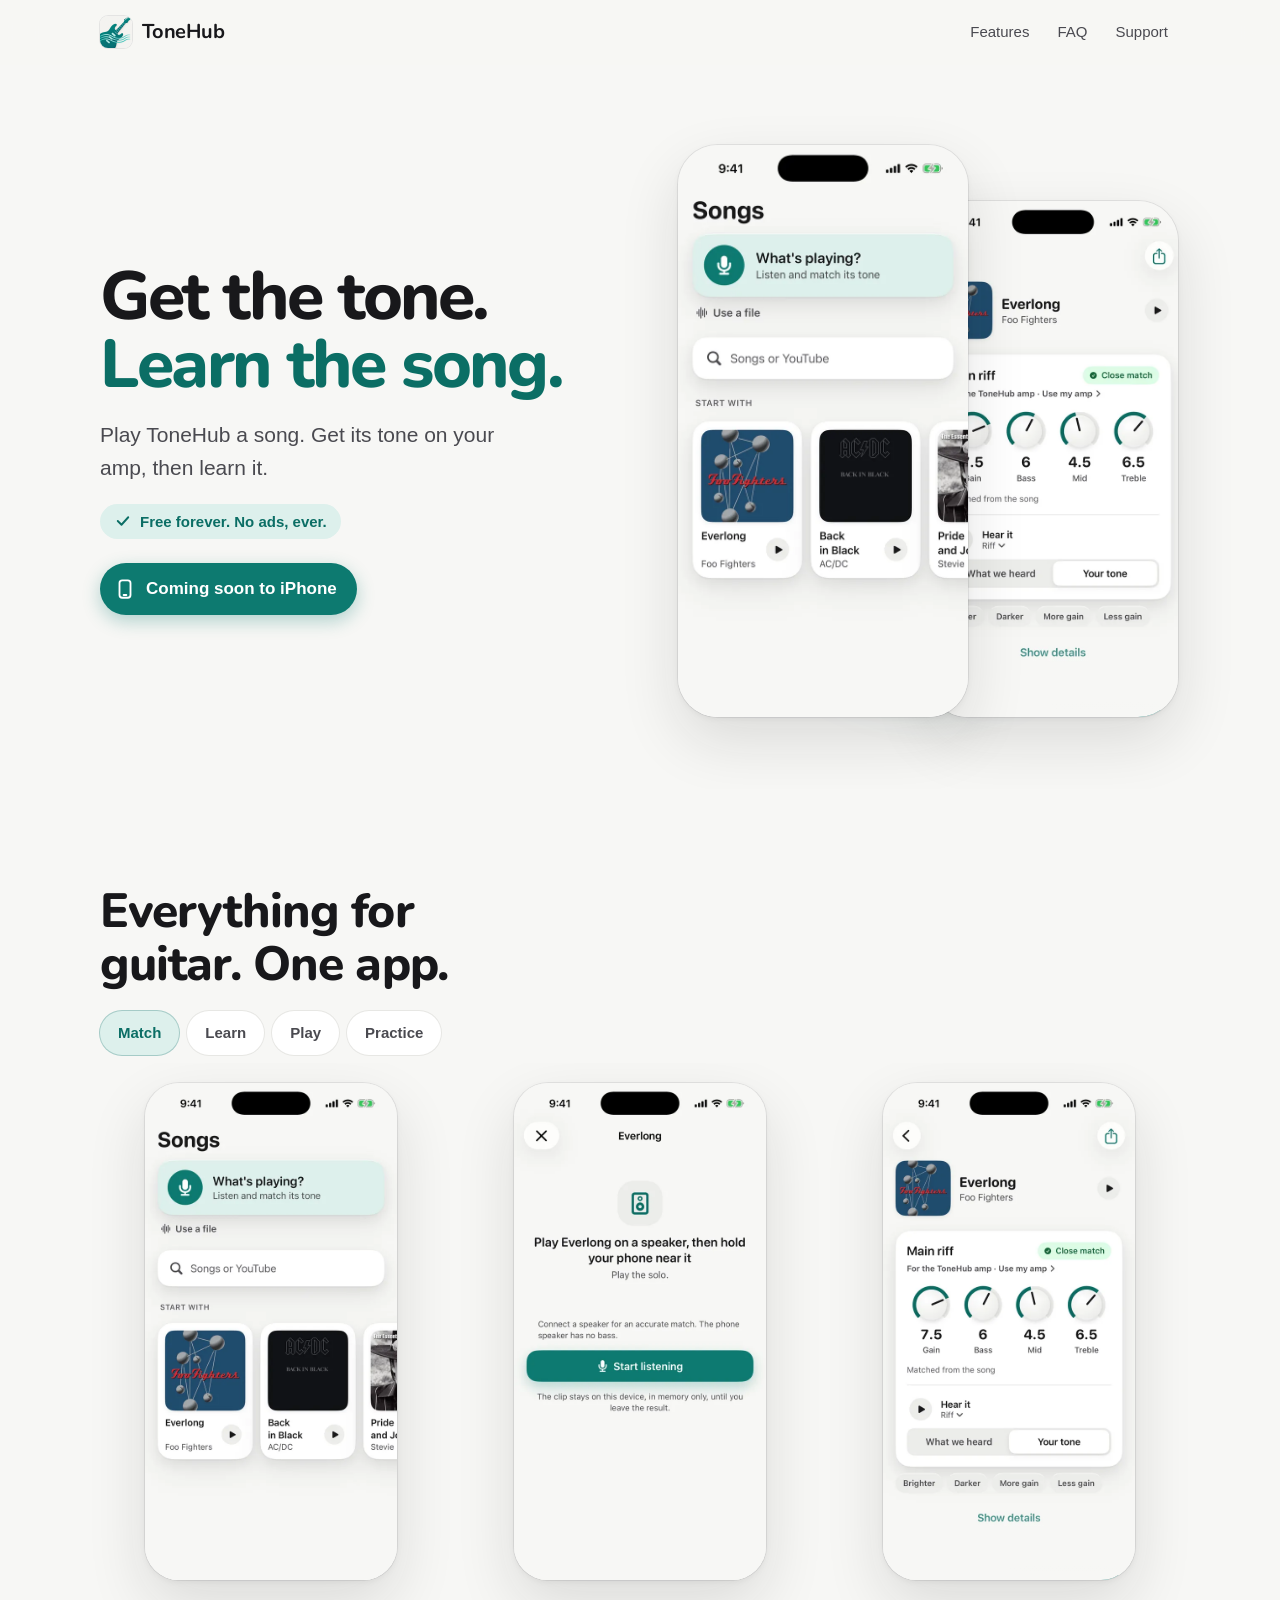
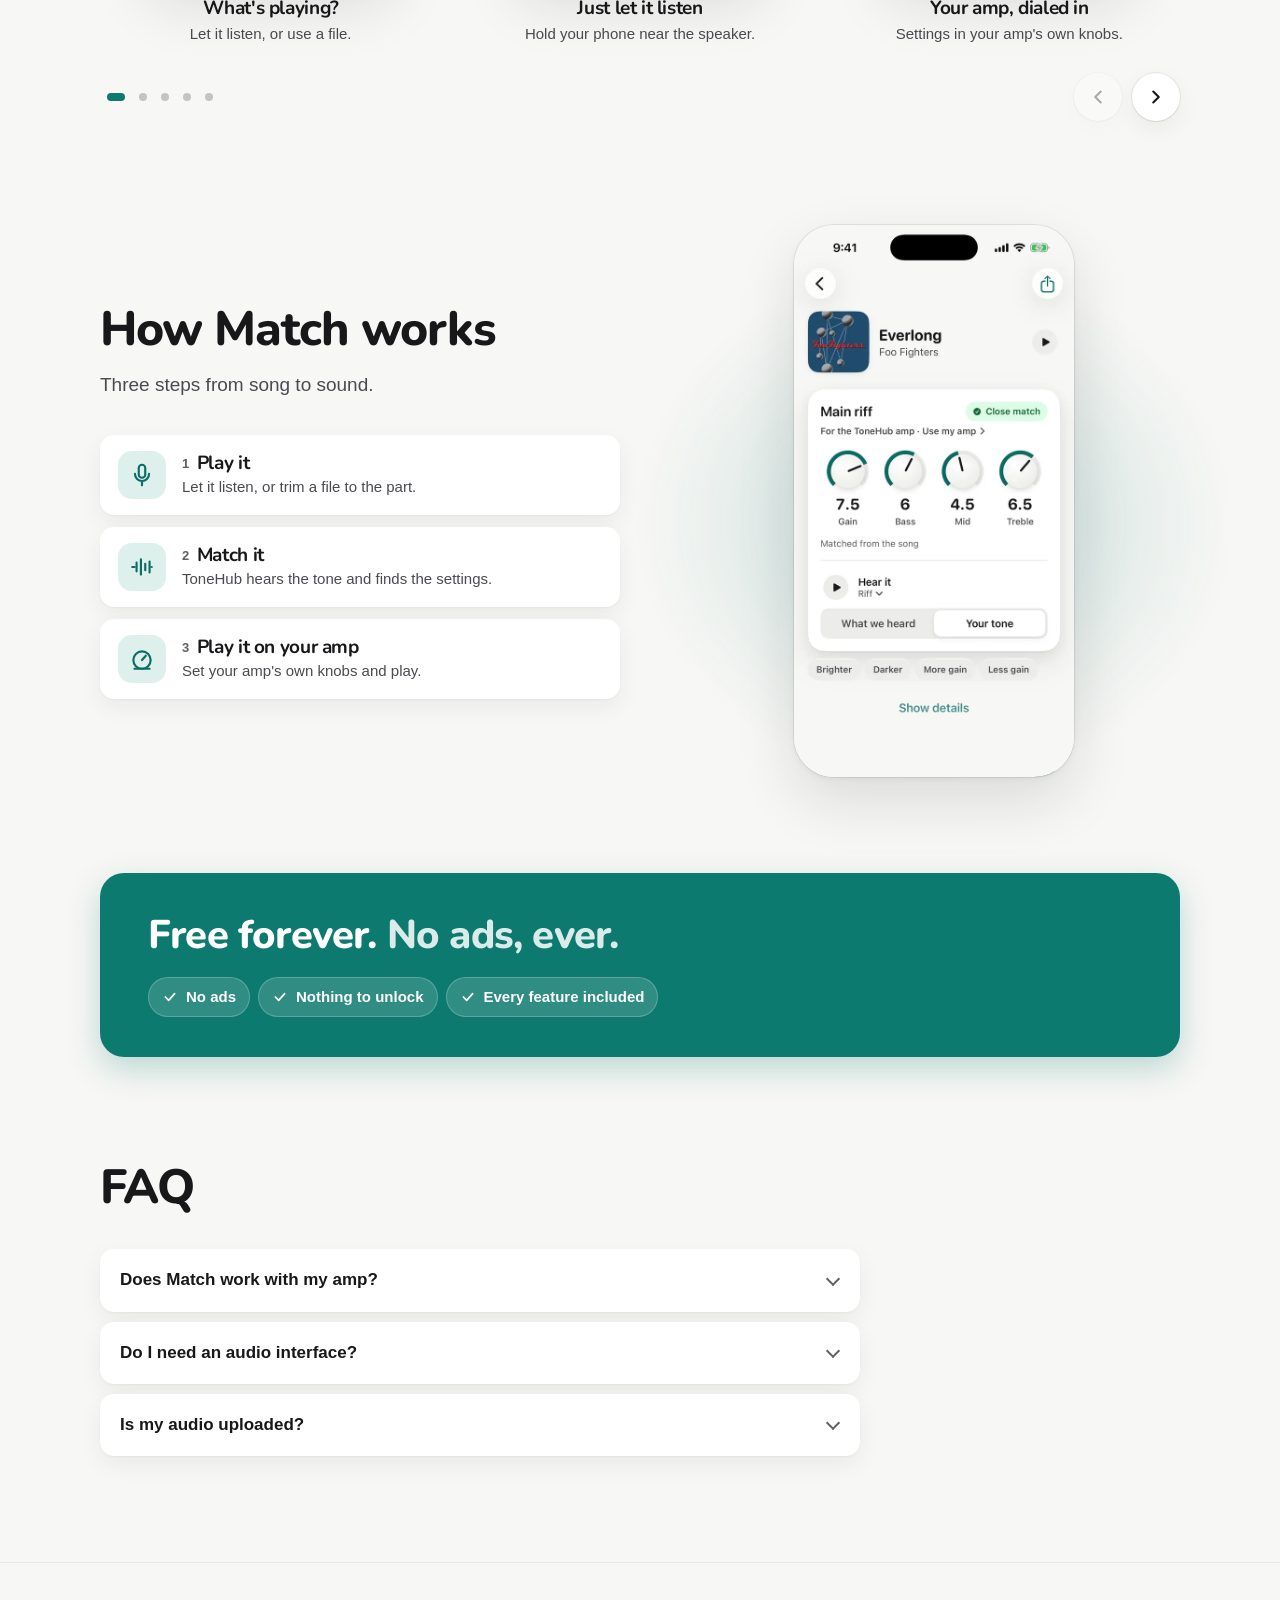
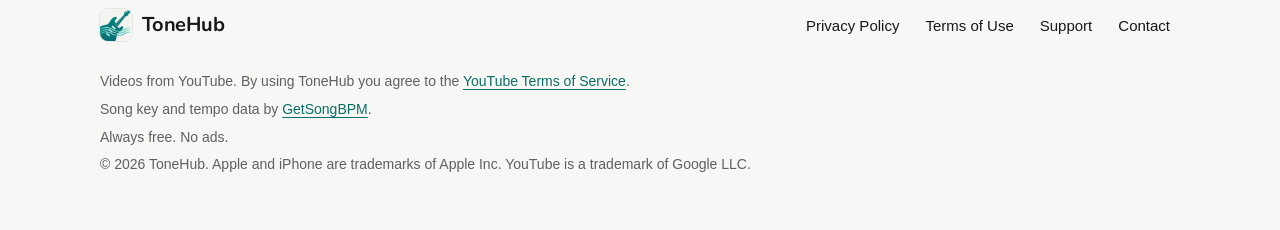
==== commit a39c45ef: "Paged feature carousel (1/2/3 per page); add How Match works and Free forever band Co-Authored-By: C" ====
--- a/index.html
+++ b/index.html
@@ -24,7 +24,7 @@
 <link rel="preconnect" href="https://fonts.googleapis.com">
 <link rel="preconnect" href="https://fonts.gstatic.com" crossorigin>
 <link rel="stylesheet" href="https://fonts.googleapis.com/css2?family=Nunito:wght@700;800&display=swap">
-<link rel="stylesheet" href="assets/site.css">
+<link rel="stylesheet" href="assets/site.css?v=42f964b2">
 <script type="application/ld+json">
 {"@context":"https://schema.org","@type":"SoftwareApplication","name":"ToneHub","operatingSystem":"iOS","applicationCategory":"MusicApplication","description":"A guitar app for iPhone. Get the tone. Learn the song.","url":"https://tonehub.app/","offers":{"@type":"Offer","price":"0","priceCurrency":"USD"}}
 </script>
@@ -84,93 +84,139 @@
         <li><button type="button" data-jump="play" aria-pressed="false">Play</button></li>
         <li><button type="button" data-jump="practice" aria-pressed="false">Practice</button></li>
       </ul>
-    </div>
-    <div class="carousel" role="region" aria-roledescription="carousel" aria-label="ToneHub features">
-      <ul class="car-track" tabindex="0" aria-label="Features. Use the arrow keys to move between slides.">
-        <li class="slide" id="f-songs" data-group="match" role="group" aria-roledescription="slide" aria-label="1 of 15: What&#39;s playing?">
-          <div class="phone"><img src="assets/shots/songs.webp" width="600" height="1184"  alt="The Songs screen: a What's playing? card to listen and match a tone, a Use a file link, and a search field for songs or YouTube."></div>
-          <h3>What's playing?</h3>
-          <p>Let it listen, or use a file.</p>
-        </li>
-        <li class="slide" id="f-listen" data-group="match" role="group" aria-roledescription="slide" aria-label="2 of 15: Match the exact part">
-          <div class="phone"><img src="assets/shots/listen.webp" width="600" height="1184"  alt="The listen screen: play the song on a speaker and hold the phone near it, with a Start listening button."></div>
-          <h3>Match the exact part</h3>
-          <p>The riff, the verse or the solo.</p>
-        </li>
-        <li class="slide" id="f-result" data-group="match" role="group" aria-roledescription="slide" aria-label="3 of 15: Your amp, dialed in">
-          <div class="phone"><img src="assets/shots/result.webp" width="600" height="1184"  alt="A match result: Gain 7.5, Bass 6, Mid 4.5 and Treble 6.5, a Close match badge, Hear it, and What we heard versus Your tone."></div>
-          <h3>Your amp, dialed in</h3>
-          <p>Settings in your amp's own knobs.</p>
-        </li>
-        <li class="slide" id="f-song" data-group="learn" role="group" aria-roledescription="slide" aria-label="4 of 15: One page per song">
-          <div class="phone"><img src="assets/shots/song.webp" width="600" height="1184"  alt="A song page for Everlong with a preview, Match this song, Practice, and Tuner, Key and Tabs rows."></div>
-          <h3>One page per song</h3>
-          <p>Tuning, key, tempo and tabs.</p>
-        </li>
-        <li class="slide" id="f-playalong" data-group="learn" role="group" aria-roledescription="slide" aria-label="5 of 15: Play along, slow it down">
-          <div class="phone"><img src="assets/shots/playalong.webp" width="600" height="1184" loading="lazy" alt="Practice mode with the song's YouTube video, Loop a part, and speed buttons for 0.5×, 0.75× and 1×."></div>
-          <h3>Play along, slow it down</h3>
-          <p>Loop a part at 0.5× or 0.75×.</p>
-        </li>
-        <li class="slide" id="f-tabs" data-group="learn" role="group" aria-roledescription="slide" aria-label="6 of 15: Tabs in one tap">
-          <div class="phone"><img src="assets/shots/tabs.webp" width="600" height="1184" loading="lazy" alt="The Tabs sheet with Songsterr, Ultimate Guitar and a YouTube guitar lesson."></div>
-          <h3>Tabs in one tap</h3>
-          <p>Songsterr, Ultimate Guitar and lessons.</p>
-        </li>
-        <li class="slide" id="f-play" data-group="play" role="group" aria-roledescription="slide" aria-label="7 of 15: Plug in and play">
-          <div class="phone"><img src="assets/shots/play.webp" width="600" height="1184" loading="lazy" alt="The Play screen: ToneHub's amp set to Clean with Gain, Bass, Mid and Treble knobs, plus Tuner and Effects."></div>
-          <h3>Plug in and play</h3>
-          <p>A real amp, right on your iPhone.</p>
-        </li>
-        <li class="slide" id="f-effects" data-group="play" role="group" aria-roledescription="slide" aria-label="8 of 15: A full pedalboard">
-          <div class="phone"><img src="assets/shots/effects.webp" width="600" height="1184" loading="lazy" alt="The Effects screen with presets on top and Compressor and Chorus switched on, each with its own knobs."></div>
-          <h3>A full pedalboard</h3>
-          <p>Compressor, drive, chorus, delay, reverb.</p>
-        </li>
-        <li class="slide" id="f-tuner" data-group="practice" role="group" aria-roledescription="slide" aria-label="9 of 15: Tune up fast">
-          <div class="phone"><img src="assets/shots/tuner.webp" width="600" height="1184" loading="lazy" alt="The tuner in standard tuning, with Capo and Strobe options, a needle gauge and the six strings."></div>
-          <h3>Tune up fast</h3>
-          <p>Strobe, capo and alternate tunings.</p>
-        </li>
-        <li class="slide" id="f-metronome" data-group="practice" role="group" aria-roledescription="slide" aria-label="10 of 15: Keep perfect time">
-          <div class="phone"><img src="assets/shots/metronome.webp" width="600" height="1184" loading="lazy" alt="The metronome at 120 BPM with four beats, Tap tempo and a Start button."></div>
-          <h3>Keep perfect time</h3>
-          <p>Tap tempo and accents.</p>
-        </li>
-        <li class="slide" id="f-looper" data-group="practice" role="group" aria-roledescription="slide" aria-label="11 of 15: Loop and layer">
-          <div class="phone"><img src="assets/shots/looper.webp" width="600" height="1184" loading="lazy" alt="The Looper: Make a loop, a record button, and a Free or Bars loop length."></div>
-          <h3>Loop and layer</h3>
-          <p>Record a few bars, play over them.</p>
-        </li>
-        <li class="slide" id="f-recorder" data-group="practice" role="group" aria-roledescription="slide" aria-label="12 of 15: Record your takes">
-          <div class="phone"><img src="assets/shots/recorder.webp" width="600" height="1184" loading="lazy" alt="The Recorder with a Plug in to record card and a Connect button."></div>
-          <h3>Record your takes</h3>
-          <p>Every idea, saved.</p>
-        </li>
-        <li class="slide" id="f-fretboard" data-group="practice" role="group" aria-roledescription="slide" aria-label="13 of 15: Learn the fretboard">
-          <div class="phone"><img src="assets/shots/fretboard.webp" width="600" height="1184" loading="lazy" alt="The Fretboard in A minor pentatonic, position 1, with notes on the neck and Listen with the mic."></div>
-          <h3>Learn the fretboard</h3>
-          <p>Scales and shapes, all up the neck.</p>
-        </li>
-        <li class="slide" id="f-ear" data-group="practice" role="group" aria-roledescription="slide" aria-label="14 of 15: Train your ear">
-          <div class="phone"><img src="assets/shots/ear.webp" width="600" height="1184" loading="lazy" alt="Ear training on Intervals: a Play button and answers Major 3rd, 4th, 5th and Octave."></div>
-          <h3>Train your ear</h3>
-          <p>Intervals, chords and keys.</p>
-        </li>
-        <li class="slide" id="f-drills" data-group="practice" role="group" aria-roledescription="slide" aria-label="15 of 15: Technique drills">
-          <div class="phone"><img src="assets/shots/drills.webp" width="600" height="1184" loading="lazy" alt="The Drills list: Alternate picking, Legato, Bends, String skipping and Palm muting."></div>
-          <h3>Technique drills</h3>
-          <p>Picking, legato, bends and more.</p>
-        </li>
-      </ul>
-      <div class="wrap car-nav">
-        <div class="car-dots" role="group" aria-label="Choose a slide"></div>
-        <div class="car-arrows">
-          <button type="button" class="car-prev" aria-label="Previous feature"><svg viewBox="0 0 24 24" fill="none" stroke="currentColor" stroke-width="2.25" stroke-linecap="round" stroke-linejoin="round" aria-hidden="true"><path d="m15 18-6-6 6-6"/></svg></button>
-          <button type="button" class="car-next" aria-label="Next feature"><svg viewBox="0 0 24 24" fill="none" stroke="currentColor" stroke-width="2.25" stroke-linecap="round" stroke-linejoin="round" aria-hidden="true"><path d="m9 18 6-6-6-6"/></svg></button>
-        </div>
-      </div>
-      <p class="sr-only" aria-live="polite" id="car-status"></p>
+      <div class="carousel" role="region" aria-roledescription="carousel" aria-label="ToneHub features">
+        <ul class="car-track" tabindex="0" aria-label="Features. Use the arrow keys to move between slides.">
+          <li class="slide" id="f-songs" data-group="match" role="group" aria-roledescription="slide" aria-label="1 of 15: What&#39;s playing?">
+            <div class="phone"><img src="assets/shots/songs.webp" width="600" height="1184"  alt="The Songs screen: a What's playing? card to listen and match a tone, a Use a file link, and a search field for songs or YouTube."></div>
+            <h3>What's playing?</h3>
+            <p>Let it listen, or use a file.</p>
+          </li>
+          <li class="slide" id="f-listen" data-group="match" role="group" aria-roledescription="slide" aria-label="2 of 15: Just let it listen">
+            <div class="phone"><img src="assets/shots/listen.webp" width="600" height="1184"  alt="The listen screen: play the song on a speaker and hold the phone near it, with a Start listening button."></div>
+            <h3>Just let it listen</h3>
+            <p>Hold your phone near the speaker.</p>
+          </li>
+          <li class="slide" id="f-result" data-group="match" role="group" aria-roledescription="slide" aria-label="3 of 15: Your amp, dialed in">
+            <div class="phone"><img src="assets/shots/result.webp" width="600" height="1184"  alt="A match result: Gain 7.5, Bass 6, Mid 4.5 and Treble 6.5, a Close match badge, Hear it, and What we heard versus Your tone."></div>
+            <h3>Your amp, dialed in</h3>
+            <p>Settings in your amp's own knobs.</p>
+          </li>
+          <li class="slide" id="f-song" data-group="learn" role="group" aria-roledescription="slide" aria-label="4 of 15: One page per song">
+            <div class="phone"><img src="assets/shots/song.webp" width="600" height="1184"  alt="A song page for Everlong with a preview, Match this song, Practice, and Tuner, Key and Tabs rows."></div>
+            <h3>One page per song</h3>
+            <p>Tuning, key, tempo and tabs.</p>
+          </li>
+          <li class="slide" id="f-playalong" data-group="learn" role="group" aria-roledescription="slide" aria-label="5 of 15: Play along, slow it down">
+            <div class="phone"><img src="assets/shots/playalong.webp" width="600" height="1184" loading="lazy" alt="Practice mode with the song's YouTube video, Loop a part, and speed buttons for 0.5×, 0.75× and 1×."></div>
+            <h3>Play along, slow it down</h3>
+            <p>Loop a part at 0.5× or 0.75×.</p>
+          </li>
+          <li class="slide" id="f-tabs" data-group="learn" role="group" aria-roledescription="slide" aria-label="6 of 15: Tabs in one tap">
+            <div class="phone"><img src="assets/shots/tabs.webp" width="600" height="1184" loading="lazy" alt="The Tabs sheet with Songsterr, Ultimate Guitar and a YouTube guitar lesson."></div>
+            <h3>Tabs in one tap</h3>
+            <p>Songsterr, Ultimate Guitar and lessons.</p>
+          </li>
+          <li class="slide" id="f-play" data-group="play" role="group" aria-roledescription="slide" aria-label="7 of 15: Plug in and play">
+            <div class="phone"><img src="assets/shots/play.webp" width="600" height="1184" loading="lazy" alt="The Play screen: ToneHub's amp set to Clean with Gain, Bass, Mid and Treble knobs, plus Tuner and Effects."></div>
+            <h3>Plug in and play</h3>
+            <p>A real amp, right on your iPhone.</p>
+          </li>
+          <li class="slide" id="f-effects" data-group="play" role="group" aria-roledescription="slide" aria-label="8 of 15: A full pedalboard">
+            <div class="phone"><img src="assets/shots/effects.webp" width="600" height="1184" loading="lazy" alt="The Effects screen with presets on top and Compressor and Chorus switched on, each with its own knobs."></div>
+            <h3>A full pedalboard</h3>
+            <p>Compressor, drive, chorus, delay, reverb.</p>
+          </li>
+          <li class="slide" id="f-tuner" data-group="practice" role="group" aria-roledescription="slide" aria-label="9 of 15: Tune up fast">
+            <div class="phone"><img src="assets/shots/tuner.webp" width="600" height="1184" loading="lazy" alt="The tuner in standard tuning, with Capo and Strobe options, a needle gauge and the six strings."></div>
+            <h3>Tune up fast</h3>
+            <p>Strobe, capo and alternate tunings.</p>
+          </li>
+          <li class="slide" id="f-metronome" data-group="practice" role="group" aria-roledescription="slide" aria-label="10 of 15: Keep perfect time">
+            <div class="phone"><img src="assets/shots/metronome.webp" width="600" height="1184" loading="lazy" alt="The metronome at 120 BPM with four beats, Tap tempo and a Start button."></div>
+            <h3>Keep perfect time</h3>
+            <p>Tap tempo and accents.</p>
+          </li>
+          <li class="slide" id="f-looper" data-group="practice" role="group" aria-roledescription="slide" aria-label="11 of 15: Loop and layer">
+            <div class="phone"><img src="assets/shots/looper.webp" width="600" height="1184" loading="lazy" alt="The Looper: Make a loop, a record button, and a Free or Bars loop length."></div>
+            <h3>Loop and layer</h3>
+            <p>Record a few bars, play over them.</p>
+          </li>
+          <li class="slide" id="f-recorder" data-group="practice" role="group" aria-roledescription="slide" aria-label="12 of 15: Record your takes">
+            <div class="phone"><img src="assets/shots/recorder.webp" width="600" height="1184" loading="lazy" alt="The Recorder with a Plug in to record card and a Connect button."></div>
+            <h3>Record your takes</h3>
+            <p>Every idea, saved.</p>
+          </li>
+          <li class="slide" id="f-fretboard" data-group="practice" role="group" aria-roledescription="slide" aria-label="13 of 15: Learn the fretboard">
+            <div class="phone"><img src="assets/shots/fretboard.webp" width="600" height="1184" loading="lazy" alt="The Fretboard in A minor pentatonic, position 1, with notes on the neck and Listen with the mic."></div>
+            <h3>Learn the fretboard</h3>
+            <p>Scales and shapes, all up the neck.</p>
+          </li>
+          <li class="slide" id="f-ear" data-group="practice" role="group" aria-roledescription="slide" aria-label="14 of 15: Train your ear">
+            <div class="phone"><img src="assets/shots/ear.webp" width="600" height="1184" loading="lazy" alt="Ear training on Intervals: a Play button and answers Major 3rd, 4th, 5th and Octave."></div>
+            <h3>Train your ear</h3>
+            <p>Intervals, chords and keys.</p>
+          </li>
+          <li class="slide" id="f-drills" data-group="practice" role="group" aria-roledescription="slide" aria-label="15 of 15: Technique drills">
+            <div class="phone"><img src="assets/shots/drills.webp" width="600" height="1184" loading="lazy" alt="The Drills list: Alternate picking, Legato, Bends, String skipping and Palm muting."></div>
+            <h3>Technique drills</h3>
+            <p>Picking, legato, bends and more.</p>
+          </li>
+        </ul>
+        <div class="car-nav">
+          <div class="car-dots" role="group" aria-label="Choose a page"></div>
+          <div class="car-arrows">
+            <button type="button" class="car-prev" aria-label="Previous features"><svg viewBox="0 0 24 24" fill="none" stroke="currentColor" stroke-width="2.25" stroke-linecap="round" stroke-linejoin="round" aria-hidden="true"><path d="m15 18-6-6 6-6"/></svg></button>
+            <button type="button" class="car-next" aria-label="Next features"><svg viewBox="0 0 24 24" fill="none" stroke="currentColor" stroke-width="2.25" stroke-linecap="round" stroke-linejoin="round" aria-hidden="true"><path d="m9 18 6-6-6-6"/></svg></button>
+          </div>
+        </div>
+        <p class="sr-only" aria-live="polite" id="car-status"></p>
+      </div>
+    </div>
+  </section>
+
+  <section class="how" id="how" aria-labelledby="how-title">
+    <div class="wrap">
+      <div class="how-grid">
+        <div>
+          <div class="section-head">
+            <h2 id="how-title">How Match works</h2>
+            <p>Three steps from song to sound.</p>
+          </div>
+          <ol class="steps">
+            <li>
+              <span class="tile teal" aria-hidden="true"><svg viewBox="0 0 24 24" fill="none" stroke="currentColor" stroke-width="2" stroke-linecap="round" stroke-linejoin="round"><rect x="9" y="2.5" width="6" height="12" rx="3"/><path d="M5.5 11a6.5 6.5 0 0 0 13 0M12 17.5v4"/></svg></span>
+              <div><h3><span class="num">1</span>Play it</h3><p>Let it listen, or trim a file to the part.</p></div>
+            </li>
+            <li>
+              <span class="tile teal" aria-hidden="true"><svg viewBox="0 0 24 24" fill="none" stroke="currentColor" stroke-width="2" stroke-linecap="round" stroke-linejoin="round"><path d="M3 12h2M7 8v8M11 5v14M15 9v6M19 7v10M21 12h0"/></svg></span>
+              <div><h3><span class="num">2</span>Match it</h3><p>ToneHub hears the tone and finds the settings.</p></div>
+            </li>
+            <li>
+              <span class="tile teal" aria-hidden="true"><svg viewBox="0 0 24 24" fill="none" stroke="currentColor" stroke-width="2" stroke-linecap="round" stroke-linejoin="round"><circle cx="12" cy="13" r="8"/><path d="m12 13 3.5-4M5 21h14"/></svg></span>
+              <div><h3><span class="num">3</span>Play it on your amp</h3><p>Set your amp's own knobs and play.</p></div>
+            </li>
+          </ol>
+        </div>
+        <div class="how-art">
+          <div class="hero-glow" aria-hidden="true"></div>
+          <div class="phone">
+            <img src="assets/shots/result.webp" width="600" height="1184" loading="lazy" alt="A match result for Everlong: Gain 7.5, Bass 6, Mid 4.5 and Treble 6.5 with a Close match badge.">
+          </div>
+        </div>
+      </div>
+    </div>
+  </section>
+
+  <section class="free" aria-labelledby="free-title">
+    <div class="wrap">
+      <div class="free-band">
+        <h2 id="free-title">Free forever. <span>No ads, ever.</span></h2>
+        <ul class="free-points">
+          <li><svg viewBox="0 0 24 24" fill="none" stroke="currentColor" stroke-width="2.5" stroke-linecap="round" stroke-linejoin="round" aria-hidden="true"><path d="m5 12 5 5 9-10"/></svg>No ads</li>
+          <li><svg viewBox="0 0 24 24" fill="none" stroke="currentColor" stroke-width="2.5" stroke-linecap="round" stroke-linejoin="round" aria-hidden="true"><path d="m5 12 5 5 9-10"/></svg>Nothing to unlock</li>
+          <li><svg viewBox="0 0 24 24" fill="none" stroke="currentColor" stroke-width="2.5" stroke-linecap="round" stroke-linejoin="round" aria-hidden="true"><path d="m5 12 5 5 9-10"/></svg>Every feature included</li>
+        </ul>
+      </div>
     </div>
   </section>
 
@@ -225,6 +271,6 @@
     window.addEventListener('scroll', onScroll, { passive: true }); onScroll();
   })();
 </script>
-<script src="assets/carousel.js" defer></script>
+<script src="assets/carousel.js?v=42f964b2" defer></script>
 </body>
 </html>
--- a/assets/site.css
+++ b/assets/site.css
@@ -164,24 +164,25 @@
 }
 .car-chips button:hover { color: var(--text); box-shadow: 0 0 0 1px var(--outline); }
 .car-chips button[aria-pressed="true"] { background: var(--tint); color: var(--primary); box-shadow: 0 0 0 1px color-mix(in srgb, var(--fill) 35%, transparent); }
-.carousel { position: relative; --edge: max(var(--gutter), calc((100% - var(--max)) / 2 + var(--gutter))); }
+.carousel { position: relative; --per: 1; --gap: 20px; }
 .car-track {
-  display: flex; gap: 20px; margin: 0; padding: 20px var(--edge) 28px; list-style: none;
-  overflow-x: auto; overscroll-behavior-x: contain; scroll-snap-type: x mandatory; scroll-padding-inline: var(--edge);
+  position: relative; display: flex; gap: var(--gap); margin: 0 -8px; padding: 20px 8px 28px; list-style: none;
+  overflow-x: auto; overscroll-behavior-x: contain; scroll-snap-type: x mandatory; scroll-padding-inline: 8px;
   scrollbar-width: none; -webkit-overflow-scrolling: touch; scroll-behavior: smooth;
 }
 .car-track::-webkit-scrollbar { display: none; }
-.car-track:focus-visible { outline-offset: -3px; border-radius: 0; }
-.slide { flex: none; width: min(64vw, 252px); scroll-snap-align: start; }
-.slide .phone { border-radius: 34px; }
+.car-track:focus-visible { outline-offset: -3px; border-radius: var(--radius-sm); }
+.slide { flex: none; width: calc((100% - (var(--per) - 1) * var(--gap)) / var(--per)); scroll-snap-align: start; text-align: center; }
+.slide .phone { border-radius: 34px; width: 100%; max-width: 252px; margin: 0 auto; }
 .slide h3 { font-size: 19px; font-weight: 700; margin: 18px 0 4px; }
 .slide p { margin: 0; color: var(--text2); font-size: 15px; line-height: 1.45; }
-.car-nav { display: none; align-items: center; justify-content: space-between; gap: 16px; }
-.car-dots { display: flex; flex-wrap: wrap; gap: 0; }
-.car-dots button { width: 24px; height: 32px; padding: 0; border: 0; background: none; cursor: pointer; display: grid; place-items: center; border-radius: 8px; }
-.car-dots button::before { content: ""; width: 8px; height: 8px; border-radius: 50%; background: var(--outline); opacity: .45; transition: transform .2s var(--ease), opacity .2s var(--ease), background-color .2s; }
-.car-dots button[aria-current="true"]::before { background: var(--fill); opacity: 1; transform: scale(1.35); }
-.car-arrows { display: flex; gap: 10px; }
+.car-nav { display: flex; align-items: center; justify-content: center; gap: 16px; }
+.car-dots { display: flex; flex-wrap: wrap; justify-content: center; gap: 0; }
+.car-dots button { width: 22px; height: 32px; padding: 0; border: 0; background: none; cursor: pointer; display: grid; place-items: center; border-radius: 8px; }
+.car-dots button::before { content: ""; width: 8px; height: 8px; border-radius: 999px; background: var(--outline); opacity: .45; transition: width .2s var(--ease), opacity .2s var(--ease), background-color .2s; }
+.car-dots button[aria-current="true"]::before { background: var(--fill); opacity: 1; width: 18px; }
+.car-dots button[aria-current="true"] { width: 32px; }
+.car-arrows { display: none; gap: 10px; }
 .car-arrows button {
   width: 48px; height: 48px; border-radius: 50%; border: 0; cursor: pointer; display: grid; place-items: center;
   background: var(--surface); color: var(--text); box-shadow: var(--shadow), 0 0 0 1px var(--divider);
@@ -190,12 +191,46 @@
 .car-arrows button:hover:not(:disabled) { background: var(--tint); color: var(--primary); }
 .car-arrows button:disabled { opacity: .35; cursor: default; }
 .car-arrows svg { width: 22px; height: 22px; }
-@media (min-width: 760px) {
-  .car-nav { display: flex; }
-  .slide { width: 252px; }
-  .car-track { gap: 28px; }
-}
+@media (min-width: 640px) {
+  .carousel { --per: 2; --gap: 24px; }
+  .car-nav { justify-content: space-between; }
+  .car-dots { justify-content: flex-start; }
+  .car-arrows { display: flex; }
+}
+@media (min-width: 960px) { .carousel { --per: 3; --gap: 28px; } }
 @media (prefers-reduced-motion: reduce) { .car-track { scroll-behavior: auto; } }
+
+/* How Match works */
+.how { padding-top: 32px; }
+.how-grid { display: grid; gap: 40px; align-items: center; }
+.steps { list-style: none; margin: 0; padding: 0; display: grid; gap: 12px; max-width: 520px; }
+.steps li { display: flex; align-items: center; gap: 16px; background: var(--surface); border-radius: var(--radius-sm); box-shadow: var(--shadow); padding: 16px 18px; }
+.steps .tile { flex: none; }
+.tile.teal { background: var(--tint); color: var(--primary); }
+.steps h3 { font-size: 19px; font-weight: 700; display: flex; align-items: center; gap: 8px; }
+.steps .num { font: 700 13px/1 var(--font); color: var(--text3); }
+.steps p { margin: 2px 0 0; color: var(--text2); font-size: 15px; line-height: 1.45; }
+.how-art { position: relative; display: flex; justify-content: center; }
+.how-art .phone { width: min(64vw, 260px); }
+.how-art .hero-glow { inset: 8% -10% 0; }
+@media (min-width: 900px) {
+  .how-grid { grid-template-columns: minmax(0,1.1fr) minmax(0,1fr); gap: 48px; }
+  .how-art .phone { width: 280px; }
+}
+
+/* Free band */
+.free { padding: 0 0 8px; }
+.free-band {
+  background: var(--fill); color: var(--on-primary); border-radius: var(--radius);
+  padding: 32px 24px; display: flex; flex-wrap: wrap; align-items: center; justify-content: space-between; gap: 20px 32px;
+  box-shadow: 0 12px 32px color-mix(in srgb, var(--fill) 25%, transparent);
+}
+.free-band h2 { color: var(--on-primary); font-size: clamp(28px, 4.6vw, 40px); font-weight: 800; }
+.free-band h2 span { opacity: .85; }
+.free-points { list-style: none; margin: 0; padding: 0; display: flex; flex-wrap: wrap; gap: 8px; }
+.free-points li { display: inline-flex; align-items: center; gap: 8px; font-weight: 600; font-size: 15px; padding: 8px 14px; border-radius: 999px; background: rgba(255,255,255,.14); box-shadow: inset 0 0 0 1px rgba(255,255,255,.22); }
+.free-points svg { width: 16px; height: 16px; flex: none; }
+@media (min-width: 900px) { .free-band { padding: 40px 48px; } }
 
 /* FAQ */
 .faq { max-width: 760px; }
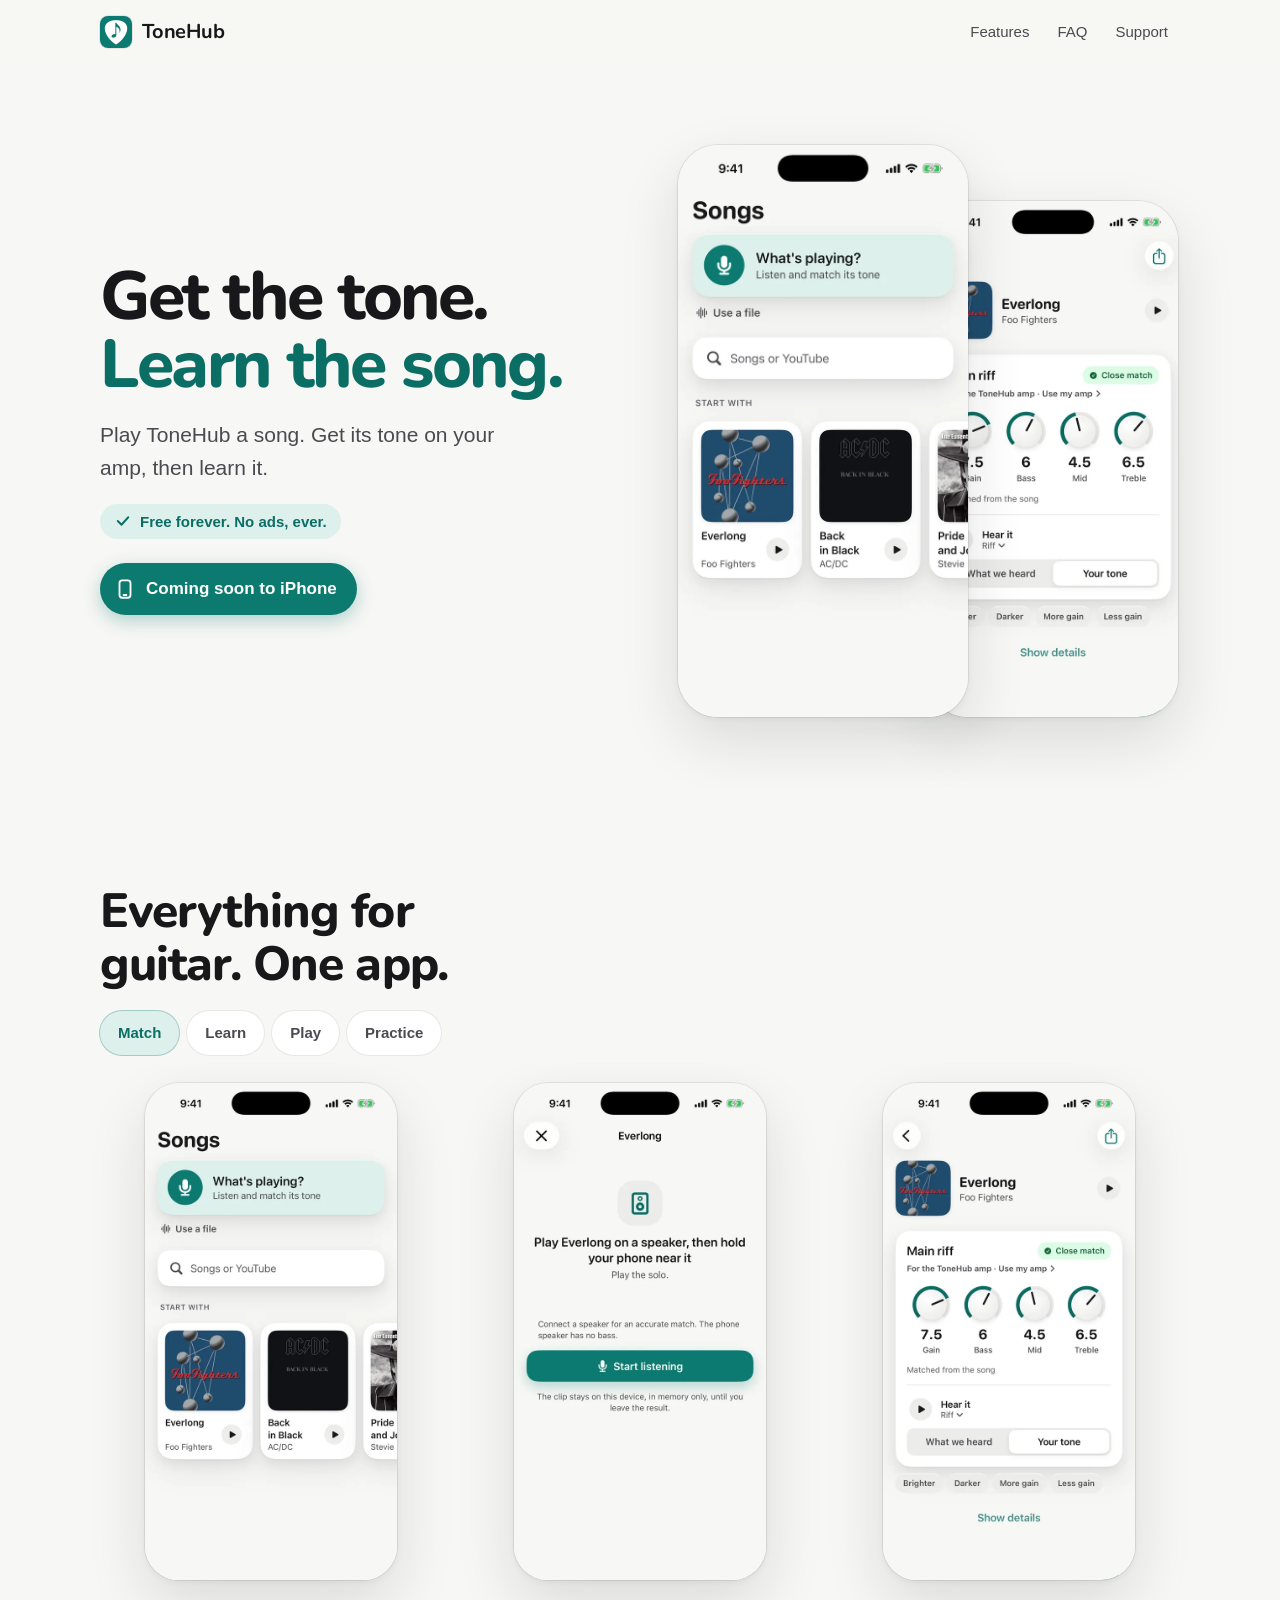
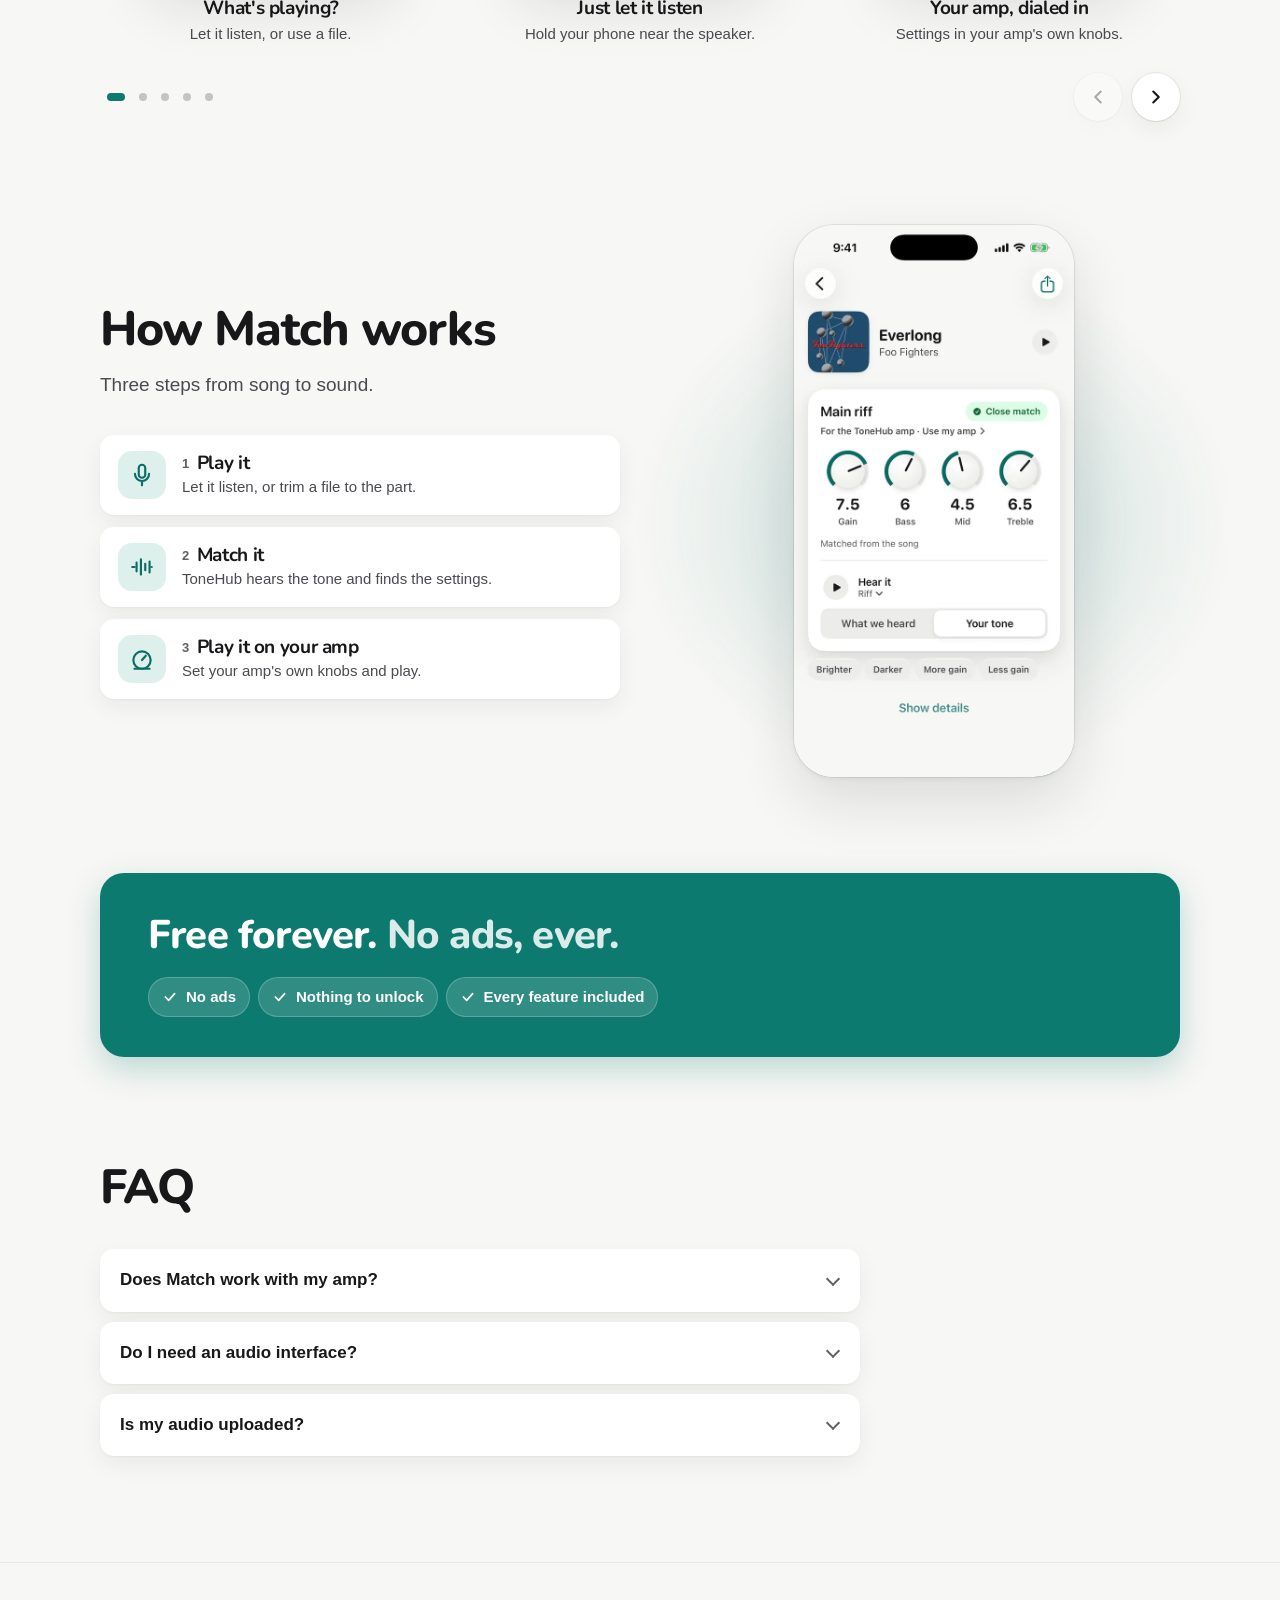
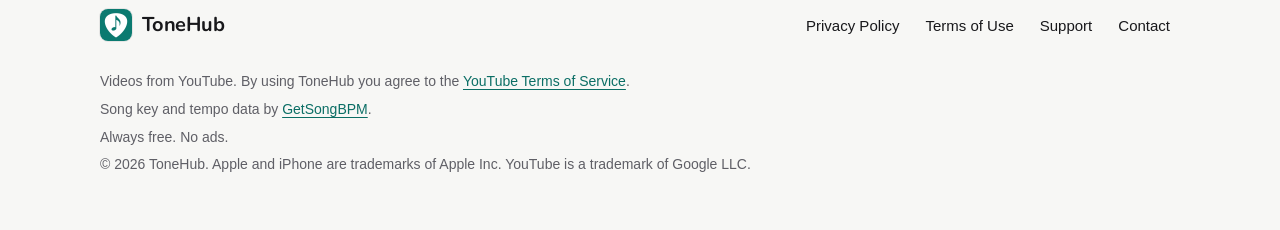
==== commit eed50c83: "New logo: guitar pick with a music note Co-Authored-By: Claude Opus 5.5 <noreply@anthropic.com> Clau" ====
--- a/index.html
+++ b/index.html
@@ -13,14 +13,14 @@
 <meta property="og:title" content="ToneHub: Get the tone. Learn the song.">
 <meta property="og:description" content="A free guitar app for iPhone, with no ads. Match a song's tone on your own amp, then learn it.">
 <meta property="og:url" content="https://tonehub.app/">
-<meta property="og:image" content="https://tonehub.app/assets/brand/og.png">
+<meta property="og:image" content="https://tonehub.app/assets/brand/og.png?v=0808c208">
 <meta property="og:image:width" content="1200">
 <meta property="og:image:height" content="630">
 <meta property="og:image:alt" content="ToneHub app icon next to the Songs screen with the What's playing? card">
 <meta name="twitter:card" content="summary_large_image">
-<link rel="icon" type="image/png" sizes="32x32" href="assets/brand/favicon-32.png">
-<link rel="icon" type="image/png" sizes="48x48" href="assets/brand/favicon-48.png">
-<link rel="apple-touch-icon" href="assets/brand/apple-touch-icon.png">
+<link rel="icon" type="image/png" sizes="32x32" href="assets/brand/favicon-32.png?v=0808c208">
+<link rel="icon" type="image/png" sizes="48x48" href="assets/brand/favicon-48.png?v=0808c208">
+<link rel="apple-touch-icon" href="assets/brand/apple-touch-icon.png?v=0808c208">
 <link rel="preconnect" href="https://fonts.googleapis.com">
 <link rel="preconnect" href="https://fonts.gstatic.com" crossorigin>
 <link rel="stylesheet" href="https://fonts.googleapis.com/css2?family=Nunito:wght@700;800&display=swap">
@@ -35,7 +35,7 @@
 <header class="site-header" id="top">
   <div class="wrap">
     <a class="brand" href="/" aria-label="ToneHub home">
-      <img src="assets/brand/icon-512.webp" alt="" width="32" height="32">
+      <img src="assets/brand/icon-512.webp?v=0808c208" alt="" width="32" height="32">
       ToneHub
     </a>
     <nav class="nav" aria-label="Main">
@@ -247,7 +247,7 @@
 <footer class="site-footer">
   <div class="wrap">
     <div class="top">
-      <a class="brand" href="/" aria-label="ToneHub home"><img src="assets/brand/icon-512.webp" alt="" width="32" height="32" loading="lazy">ToneHub</a>
+      <a class="brand" href="/" aria-label="ToneHub home"><img src="assets/brand/icon-512.webp?v=0808c208" alt="" width="32" height="32" loading="lazy">ToneHub</a>
       <ul class="footer-links">
         <li><a href="/privacy">Privacy Policy</a></li>
         <li><a href="/terms">Terms of Use</a></li>
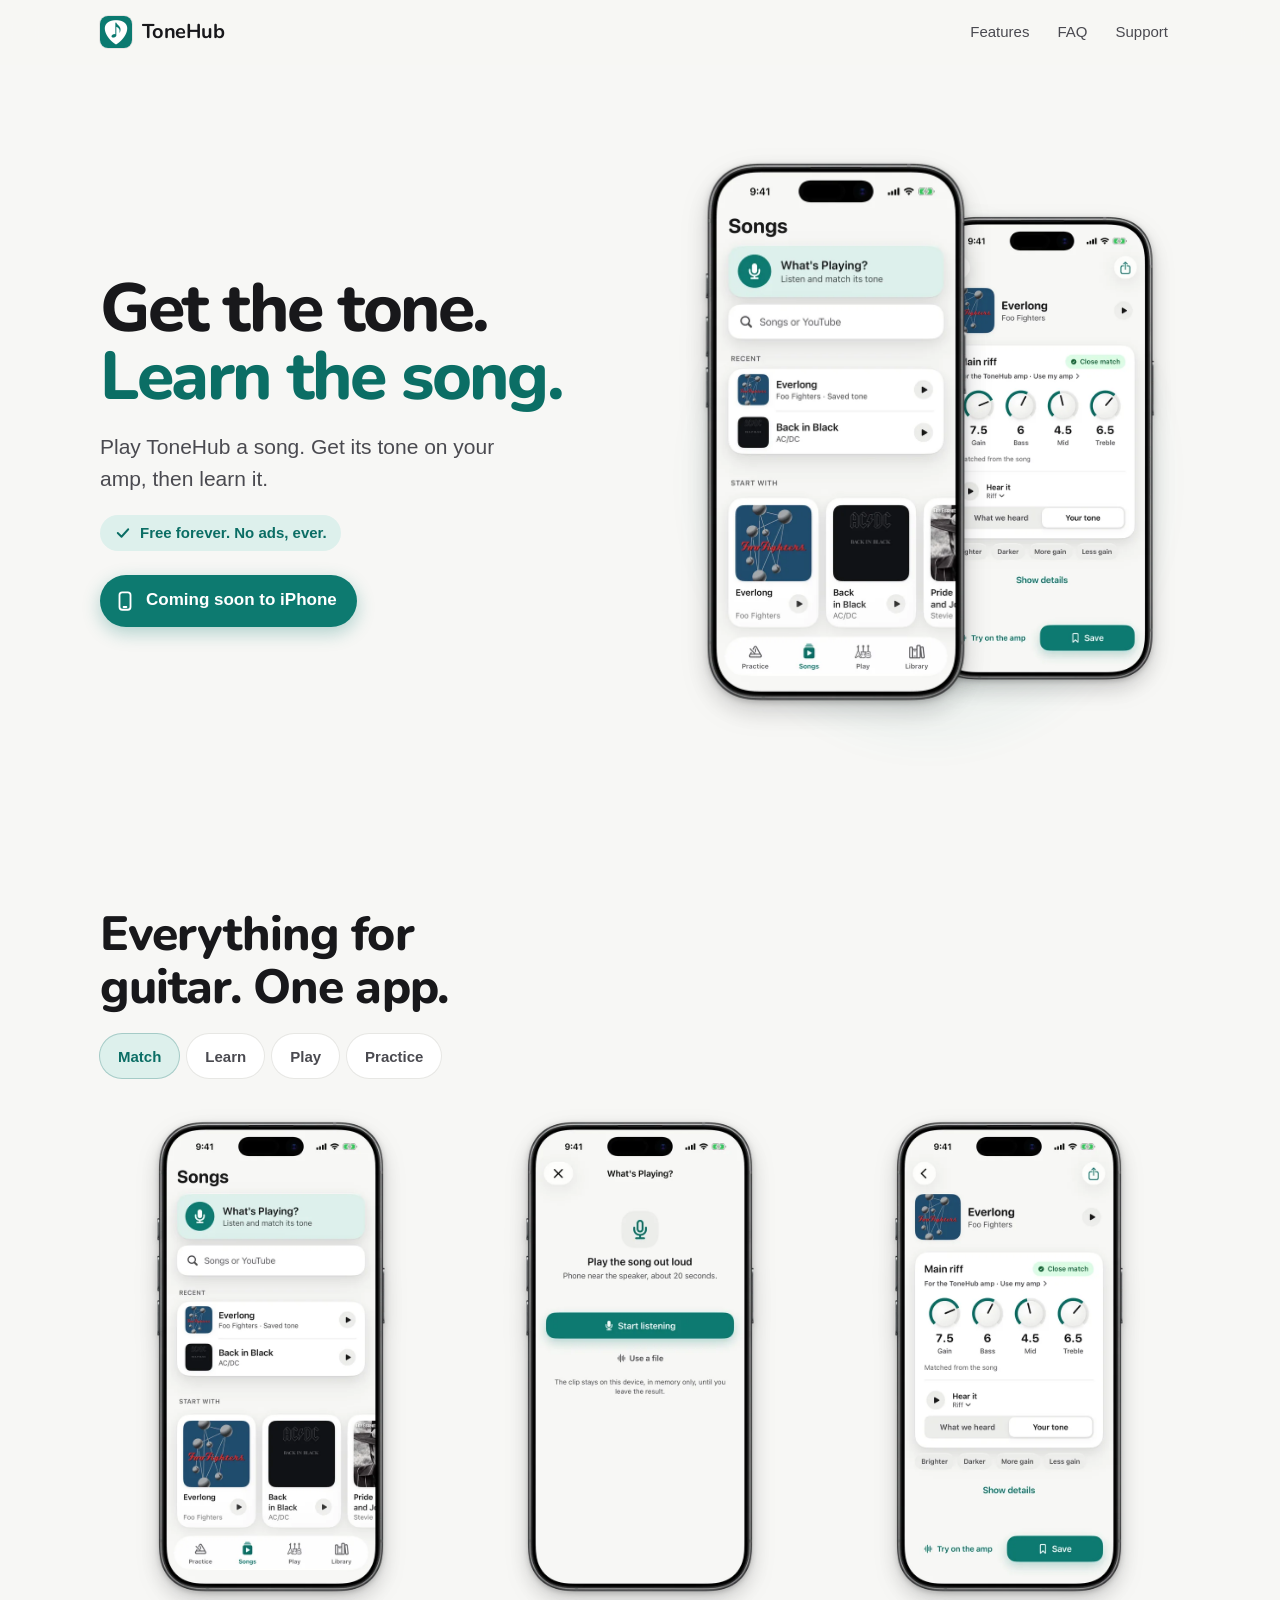
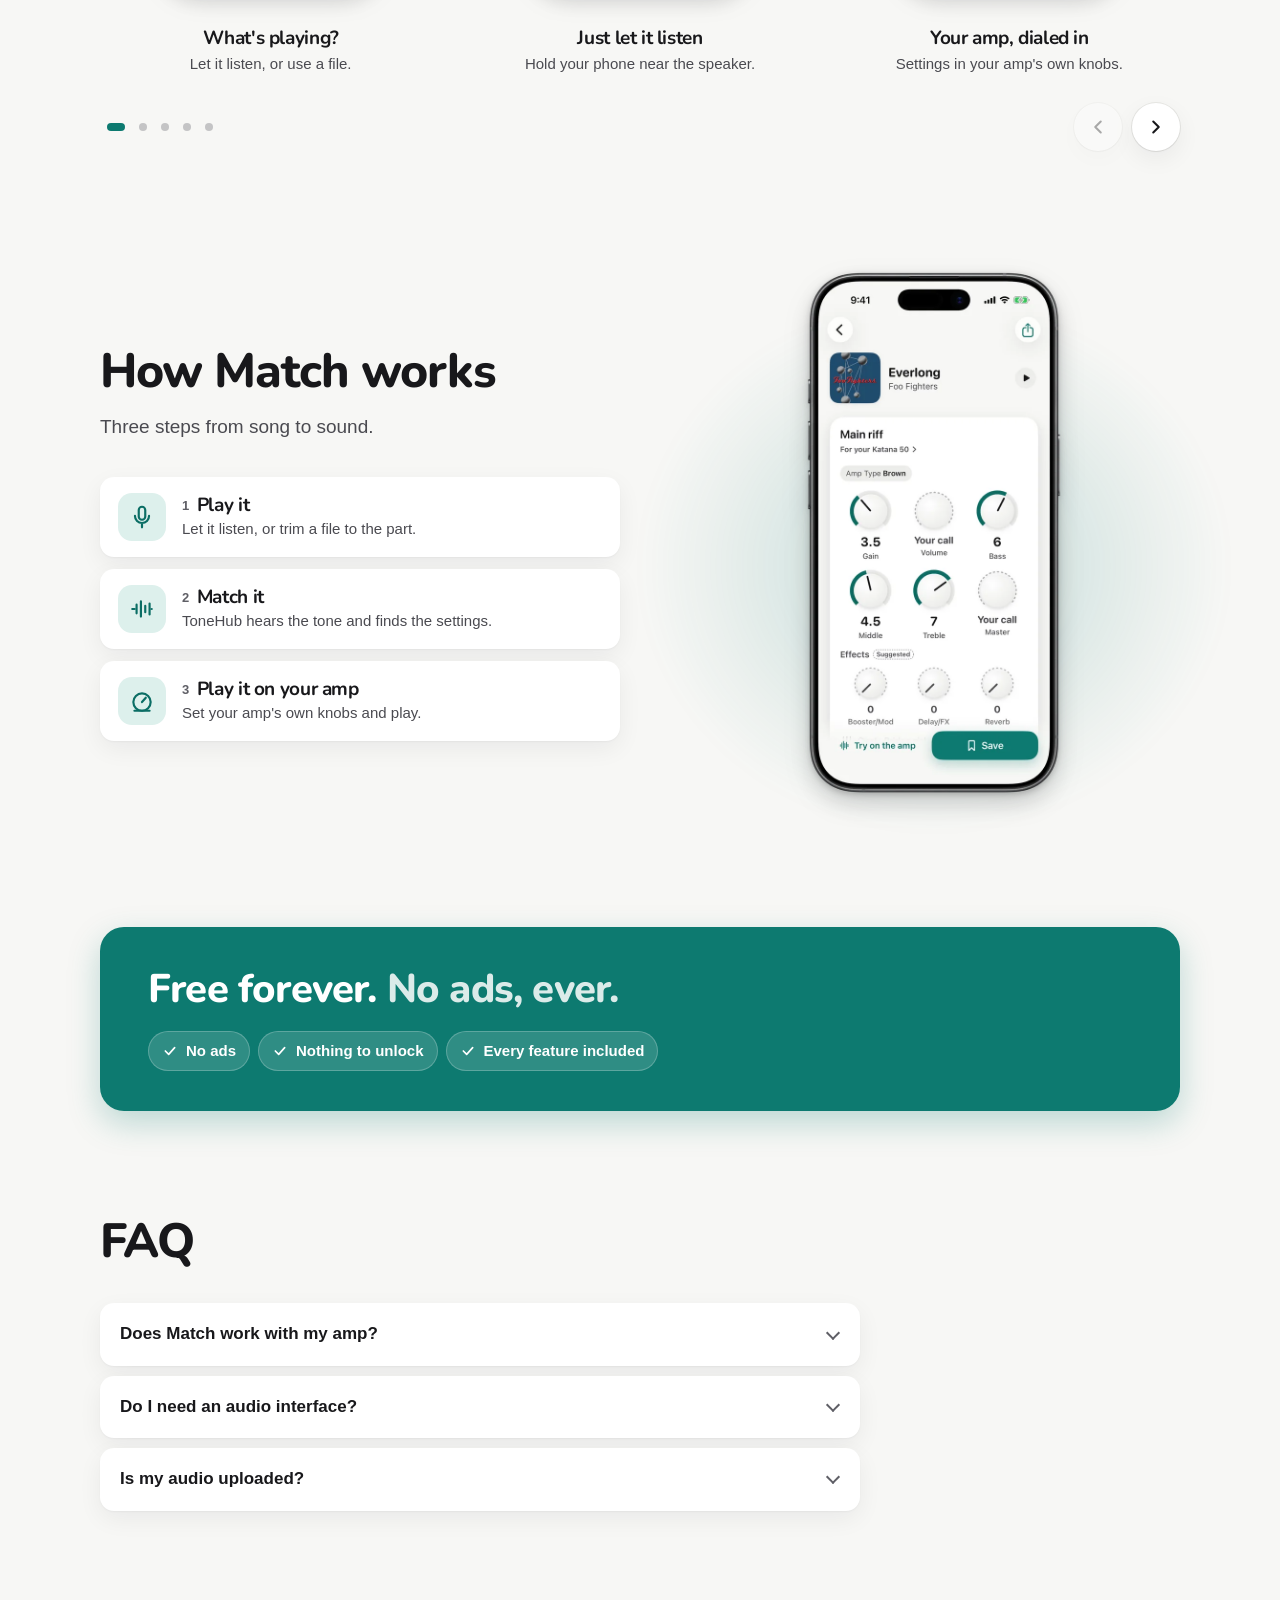
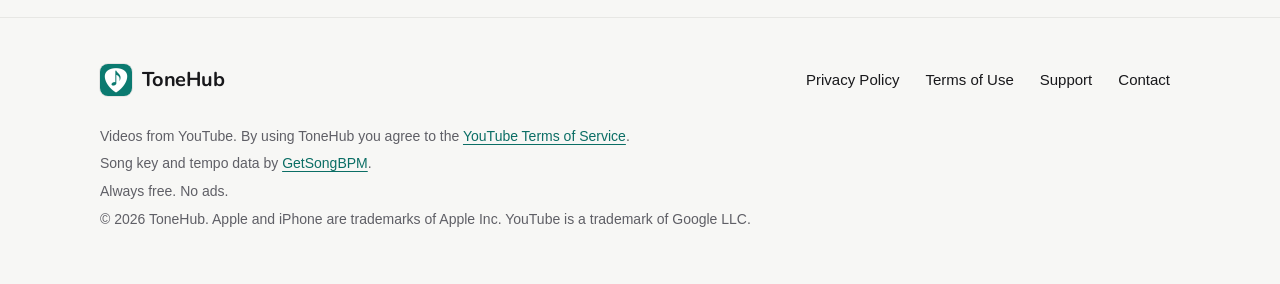
==== commit 1a7c30f4: "Screenshots in a real iPhone frame: fresh captures, bezel and shadow baked in The shots now come fro" ====
--- a/index.html
+++ b/index.html
@@ -24,7 +24,7 @@
 <link rel="preconnect" href="https://fonts.googleapis.com">
 <link rel="preconnect" href="https://fonts.gstatic.com" crossorigin>
 <link rel="stylesheet" href="https://fonts.googleapis.com/css2?family=Nunito:wght@700;800&display=swap">
-<link rel="stylesheet" href="assets/site.css?v=42f964b2">
+<link rel="stylesheet" href="assets/site.css?v=3058e590">
 <script type="application/ld+json">
 {"@context":"https://schema.org","@type":"SoftwareApplication","name":"ToneHub","operatingSystem":"iOS","applicationCategory":"MusicApplication","description":"A guitar app for iPhone. Get the tone. Learn the song.","url":"https://tonehub.app/","offers":{"@type":"Offer","price":"0","priceCurrency":"USD"}}
 </script>
@@ -64,10 +64,10 @@
       <div class="hero-art">
         <div class="hero-glow" aria-hidden="true"></div>
         <div class="phone front">
-          <img src="assets/shots/songs.webp" width="600" height="1184" alt="The Songs screen in ToneHub: a What's playing? card to listen and match a tone, a search field for songs or YouTube, and songs to start with." fetchpriority="high">
+          <img src="assets/shots/songs.webp?v=b4b6cf88" srcset="assets/shots/songs.webp?v=b4b6cf88 640w, assets/shots/songs@2x.webp?v=b4b6cf88 1280w" sizes="(min-width: 900px) 316px, 58vw" width="640" height="1206" alt="The Songs screen in ToneHub: a What's Playing? card to listen and match a tone, a search field for songs or YouTube, Recent songs with a saved tone, and songs to start with." fetchpriority="high">
         </div>
         <div class="phone back">
-          <img src="assets/shots/result.webp" width="600" height="1184" alt="A match result with Gain, Bass, Mid and Treble settings and a Close match badge.">
+          <img src="assets/shots/result.webp?v=b4b6cf88" srcset="assets/shots/result.webp?v=b4b6cf88 640w, assets/shots/result@2x.webp?v=b4b6cf88 1280w" sizes="(min-width: 900px) 272px, 50vw" width="640" height="1206" alt="A match result for Everlong: Gain 7.5, Bass 6, Mid 4.5 and Treble 6.5, with a Close match badge.">
         </div>
       </div>
     </div>
@@ -87,77 +87,77 @@
       <div class="carousel" role="region" aria-roledescription="carousel" aria-label="ToneHub features">
         <ul class="car-track" tabindex="0" aria-label="Features. Use the arrow keys to move between slides.">
           <li class="slide" id="f-songs" data-group="match" role="group" aria-roledescription="slide" aria-label="1 of 15: What&#39;s playing?">
-            <div class="phone"><img src="assets/shots/songs.webp" width="600" height="1184"  alt="The Songs screen: a What's playing? card to listen and match a tone, a Use a file link, and a search field for songs or YouTube."></div>
+            <div class="phone"><img src="assets/shots/songs.webp?v=b4b6cf88" srcset="assets/shots/songs.webp?v=b4b6cf88 640w, assets/shots/songs@2x.webp?v=b4b6cf88 1280w" sizes="276px" width="640" height="1206"  alt="The Songs screen: a What's Playing? card to listen and match a tone, a search field for songs or YouTube, and Recent songs, one with a saved tone."></div>
             <h3>What's playing?</h3>
             <p>Let it listen, or use a file.</p>
           </li>
           <li class="slide" id="f-listen" data-group="match" role="group" aria-roledescription="slide" aria-label="2 of 15: Just let it listen">
-            <div class="phone"><img src="assets/shots/listen.webp" width="600" height="1184"  alt="The listen screen: play the song on a speaker and hold the phone near it, with a Start listening button."></div>
+            <div class="phone"><img src="assets/shots/listen.webp?v=b4b6cf88" srcset="assets/shots/listen.webp?v=b4b6cf88 640w, assets/shots/listen@2x.webp?v=b4b6cf88 1280w" sizes="276px" width="640" height="1206"  alt="The What's Playing? screen: play the song out loud with the phone near the speaker, a Start listening button and a Use a file link."></div>
             <h3>Just let it listen</h3>
             <p>Hold your phone near the speaker.</p>
           </li>
           <li class="slide" id="f-result" data-group="match" role="group" aria-roledescription="slide" aria-label="3 of 15: Your amp, dialed in">
-            <div class="phone"><img src="assets/shots/result.webp" width="600" height="1184"  alt="A match result: Gain 7.5, Bass 6, Mid 4.5 and Treble 6.5, a Close match badge, Hear it, and What we heard versus Your tone."></div>
+            <div class="phone"><img src="assets/shots/result.webp?v=b4b6cf88" srcset="assets/shots/result.webp?v=b4b6cf88 640w, assets/shots/result@2x.webp?v=b4b6cf88 1280w" sizes="276px" width="640" height="1206"  alt="A match result: Gain 7.5, Bass 6, Mid 4.5 and Treble 6.5, a Close match badge, Hear it, and What we heard versus Your tone."></div>
             <h3>Your amp, dialed in</h3>
             <p>Settings in your amp's own knobs.</p>
           </li>
           <li class="slide" id="f-song" data-group="learn" role="group" aria-roledescription="slide" aria-label="4 of 15: One page per song">
-            <div class="phone"><img src="assets/shots/song.webp" width="600" height="1184"  alt="A song page for Everlong with a preview, Match this song, Practice, and Tuner, Key and Tabs rows."></div>
+            <div class="phone"><img src="assets/shots/song.webp?v=b4b6cf88" srcset="assets/shots/song.webp?v=b4b6cf88 640w, assets/shots/song@2x.webp?v=b4b6cf88 1280w" sizes="276px" width="640" height="1206"  alt="A song page for Everlong with a preview, Match this song, Practice, the saved Main riff tone, and Tuner, Key and Tabs rows."></div>
             <h3>One page per song</h3>
             <p>Tuning, key, tempo and tabs.</p>
           </li>
           <li class="slide" id="f-playalong" data-group="learn" role="group" aria-roledescription="slide" aria-label="5 of 15: Play along, slow it down">
-            <div class="phone"><img src="assets/shots/playalong.webp" width="600" height="1184" loading="lazy" alt="Practice mode with the song's YouTube video, Loop a part, and speed buttons for 0.5×, 0.75× and 1×."></div>
+            <div class="phone"><img src="assets/shots/playalong.webp?v=b4b6cf88" srcset="assets/shots/playalong.webp?v=b4b6cf88 640w, assets/shots/playalong@2x.webp?v=b4b6cf88 1280w" sizes="276px" width="640" height="1206" loading="lazy" alt="Practice mode with the song's YouTube video, your saved tone, Loop a part, and speed buttons for 0.5×, 0.75× and 1×."></div>
             <h3>Play along, slow it down</h3>
             <p>Loop a part at 0.5× or 0.75×.</p>
           </li>
           <li class="slide" id="f-tabs" data-group="learn" role="group" aria-roledescription="slide" aria-label="6 of 15: Tabs in one tap">
-            <div class="phone"><img src="assets/shots/tabs.webp" width="600" height="1184" loading="lazy" alt="The Tabs sheet with Songsterr, Ultimate Guitar and a YouTube guitar lesson."></div>
+            <div class="phone"><img src="assets/shots/tabs.webp?v=b4b6cf88" srcset="assets/shots/tabs.webp?v=b4b6cf88 640w, assets/shots/tabs@2x.webp?v=b4b6cf88 1280w" sizes="276px" width="640" height="1206" loading="lazy" alt="The Tabs sheet with Songsterr, Ultimate Guitar and a YouTube guitar lesson."></div>
             <h3>Tabs in one tap</h3>
             <p>Songsterr, Ultimate Guitar and lessons.</p>
           </li>
           <li class="slide" id="f-play" data-group="play" role="group" aria-roledescription="slide" aria-label="7 of 15: Plug in and play">
-            <div class="phone"><img src="assets/shots/play.webp" width="600" height="1184" loading="lazy" alt="The Play screen: ToneHub's amp set to Clean with Gain, Bass, Mid and Treble knobs, plus Tuner and Effects."></div>
+            <div class="phone"><img src="assets/shots/play.webp?v=b4b6cf88" srcset="assets/shots/play.webp?v=b4b6cf88 640w, assets/shots/play@2x.webp?v=b4b6cf88 1280w" sizes="276px" width="640" height="1206" loading="lazy" alt="The Play screen: ToneHub's amp set to Clean with Gain, Bass, Mid and Treble knobs, plus Tuner and Effects."></div>
             <h3>Plug in and play</h3>
             <p>A real amp, right on your iPhone.</p>
           </li>
           <li class="slide" id="f-effects" data-group="play" role="group" aria-roledescription="slide" aria-label="8 of 15: A full pedalboard">
-            <div class="phone"><img src="assets/shots/effects.webp" width="600" height="1184" loading="lazy" alt="The Effects screen with presets on top and Compressor and Chorus switched on, each with its own knobs."></div>
+            <div class="phone"><img src="assets/shots/effects.webp?v=b4b6cf88" srcset="assets/shots/effects.webp?v=b4b6cf88 640w, assets/shots/effects@2x.webp?v=b4b6cf88 1280w" sizes="276px" width="640" height="1206" loading="lazy" alt="The Effects screen with presets on top and Compressor and Chorus switched on, each with its own knobs."></div>
             <h3>A full pedalboard</h3>
             <p>Compressor, drive, chorus, delay, reverb.</p>
           </li>
           <li class="slide" id="f-tuner" data-group="practice" role="group" aria-roledescription="slide" aria-label="9 of 15: Tune up fast">
-            <div class="phone"><img src="assets/shots/tuner.webp" width="600" height="1184" loading="lazy" alt="The tuner in standard tuning, with Capo and Strobe options, a needle gauge and the six strings."></div>
+            <div class="phone"><img src="assets/shots/tuner.webp?v=b4b6cf88" srcset="assets/shots/tuner.webp?v=b4b6cf88 640w, assets/shots/tuner@2x.webp?v=b4b6cf88 1280w" sizes="276px" width="640" height="1206" loading="lazy" alt="The tuner in standard tuning, with Capo and Strobe options, a needle gauge and the six strings."></div>
             <h3>Tune up fast</h3>
             <p>Strobe, capo and alternate tunings.</p>
           </li>
           <li class="slide" id="f-metronome" data-group="practice" role="group" aria-roledescription="slide" aria-label="10 of 15: Keep perfect time">
-            <div class="phone"><img src="assets/shots/metronome.webp" width="600" height="1184" loading="lazy" alt="The metronome at 120 BPM with four beats, Tap tempo and a Start button."></div>
+            <div class="phone"><img src="assets/shots/metronome.webp?v=b4b6cf88" srcset="assets/shots/metronome.webp?v=b4b6cf88 640w, assets/shots/metronome@2x.webp?v=b4b6cf88 1280w" sizes="276px" width="640" height="1206" loading="lazy" alt="The metronome at 120 BPM with four beats, Tap tempo and a Start button."></div>
             <h3>Keep perfect time</h3>
             <p>Tap tempo and accents.</p>
           </li>
           <li class="slide" id="f-looper" data-group="practice" role="group" aria-roledescription="slide" aria-label="11 of 15: Loop and layer">
-            <div class="phone"><img src="assets/shots/looper.webp" width="600" height="1184" loading="lazy" alt="The Looper: Make a loop, a record button, and a Free or Bars loop length."></div>
+            <div class="phone"><img src="assets/shots/looper.webp?v=b4b6cf88" srcset="assets/shots/looper.webp?v=b4b6cf88 640w, assets/shots/looper@2x.webp?v=b4b6cf88 1280w" sizes="276px" width="640" height="1206" loading="lazy" alt="The Looper: Make a loop, a record button, and a Free or Bars loop length."></div>
             <h3>Loop and layer</h3>
             <p>Record a few bars, play over them.</p>
           </li>
           <li class="slide" id="f-recorder" data-group="practice" role="group" aria-roledescription="slide" aria-label="12 of 15: Record your takes">
-            <div class="phone"><img src="assets/shots/recorder.webp" width="600" height="1184" loading="lazy" alt="The Recorder with a Plug in to record card and a Connect button."></div>
+            <div class="phone"><img src="assets/shots/recorder.webp?v=b4b6cf88" srcset="assets/shots/recorder.webp?v=b4b6cf88 640w, assets/shots/recorder@2x.webp?v=b4b6cf88 1280w" sizes="276px" width="640" height="1206" loading="lazy" alt="The Recorder with a Plug in to record card and a Connect button."></div>
             <h3>Record your takes</h3>
             <p>Every idea, saved.</p>
           </li>
           <li class="slide" id="f-fretboard" data-group="practice" role="group" aria-roledescription="slide" aria-label="13 of 15: Learn the fretboard">
-            <div class="phone"><img src="assets/shots/fretboard.webp" width="600" height="1184" loading="lazy" alt="The Fretboard in A minor pentatonic, position 1, with notes on the neck and Listen with the mic."></div>
+            <div class="phone"><img src="assets/shots/fretboard.webp?v=b4b6cf88" srcset="assets/shots/fretboard.webp?v=b4b6cf88 640w, assets/shots/fretboard@2x.webp?v=b4b6cf88 1280w" sizes="276px" width="640" height="1206" loading="lazy" alt="The Fretboard in A minor pentatonic, position 1, with notes on the neck and Listen with the mic."></div>
             <h3>Learn the fretboard</h3>
             <p>Scales and shapes, all up the neck.</p>
           </li>
           <li class="slide" id="f-ear" data-group="practice" role="group" aria-roledescription="slide" aria-label="14 of 15: Train your ear">
-            <div class="phone"><img src="assets/shots/ear.webp" width="600" height="1184" loading="lazy" alt="Ear training on Intervals: a Play button and answers Major 3rd, 4th, 5th and Octave."></div>
+            <div class="phone"><img src="assets/shots/ear.webp?v=b4b6cf88" srcset="assets/shots/ear.webp?v=b4b6cf88 640w, assets/shots/ear@2x.webp?v=b4b6cf88 1280w" sizes="276px" width="640" height="1206" loading="lazy" alt="Ear training on Intervals: a Play button and answers Major 3rd, 4th, 5th and Octave."></div>
             <h3>Train your ear</h3>
             <p>Intervals, chords and keys.</p>
           </li>
           <li class="slide" id="f-drills" data-group="practice" role="group" aria-roledescription="slide" aria-label="15 of 15: Technique drills">
-            <div class="phone"><img src="assets/shots/drills.webp" width="600" height="1184" loading="lazy" alt="The Drills list: Alternate picking, Legato, Bends, String skipping and Palm muting."></div>
+            <div class="phone"><img src="assets/shots/drills.webp?v=b4b6cf88" srcset="assets/shots/drills.webp?v=b4b6cf88 640w, assets/shots/drills@2x.webp?v=b4b6cf88 1280w" sizes="276px" width="640" height="1206" loading="lazy" alt="The Drills list: Alternate picking, Legato, Bends, String skipping and Palm muting."></div>
             <h3>Technique drills</h3>
             <p>Picking, legato, bends and more.</p>
           </li>
@@ -200,7 +200,7 @@
         <div class="how-art">
           <div class="hero-glow" aria-hidden="true"></div>
           <div class="phone">
-            <img src="assets/shots/result.webp" width="600" height="1184" loading="lazy" alt="A match result for Everlong: Gain 7.5, Bass 6, Mid 4.5 and Treble 6.5 with a Close match badge.">
+            <img src="assets/shots/result-amp.webp?v=b4b6cf88" srcset="assets/shots/result-amp.webp?v=b4b6cf88 640w, assets/shots/result-amp@2x.webp?v=b4b6cf88 1280w" sizes="(min-width: 900px) 306px, 70vw" width="640" height="1206" loading="lazy" alt="A match result for Everlong on a Katana 50: Amp Type Brown, Gain 3.5, Bass 6, Middle 4.5 and Treble 7, with suggested effects.">
           </div>
         </div>
       </div>
--- a/assets/site.css
+++ b/assets/site.css
@@ -105,29 +105,21 @@
 .free-badge svg { width: 18px; height: 18px; flex: none; }
 .cta-row { display: flex; flex-wrap: wrap; gap: 12px; align-items: center; }
 .hero-art { position: relative; display: flex; justify-content: center; gap: 0; padding: 8px 0 24px; }
-.hero-art .phone { width: min(54vw, 280px); flex: none; }
-.hero-art .phone.back { width: min(46vw, 240px); margin-left: -10vw; margin-top: 56px; z-index: 0; }
+.hero-art .phone { width: min(58vw, 306px); flex: none; }
+.hero-art .phone.back { width: min(50vw, 262px); margin-left: -18vw; margin-top: 56px; z-index: 0; }
 .hero-art .phone.front { z-index: 1; }
 .hero-glow { position: absolute; inset: 10% 0 0 0; background: radial-gradient(closest-side, color-mix(in srgb, var(--fill) 22%, transparent), transparent); filter: blur(10px); z-index: -1; }
 @media (min-width: 900px) {
   .hero { padding: 72px 0 48px; }
   .hero .wrap { grid-template-columns: minmax(0,1.05fr) minmax(0,1fr); gap: 48px; }
-  .hero-art .phone { width: 290px; }
-  .hero-art .phone.back { width: 250px; margin-left: -40px; }
-}
-
-/* Phone frame around real screenshots */
-.phone {
-  position: relative; border-radius: 40px; overflow: hidden; background: var(--surface);
-  box-shadow: 0 0 0 1px var(--phone-ring), var(--shadow-lg);
-  aspect-ratio: 600 / 1184;
-}
-.phone img { width: 100%; height: 100%; object-fit: cover; object-position: top; }
-.phone { --shot-bg: #F7F7F5; background: var(--shot-bg); }
-.phone::after { /* fade where the screenshot is cropped */
-  content: ""; position: absolute; left: 0; right: 0; bottom: 0; height: 16%;
-  background: linear-gradient(to bottom, transparent, var(--shot-bg) 90%); pointer-events: none;
-}
+  .hero-art .phone { width: 316px; }
+  .hero-art .phone.back { width: 272px; margin-left: -88px; }
+}
+
+/* Screenshots: each image is the whole device (Apple's iPhone bezel) with its own soft shadow,
+   on a transparent background; the device fills about 92% of the image width. */
+.phone { position: relative; aspect-ratio: 640 / 1206; }
+.phone img { display: block; width: 100%; height: auto; }
 
 /* Sections */
 section { padding: 64px 0; }
@@ -173,8 +165,8 @@
 .car-track::-webkit-scrollbar { display: none; }
 .car-track:focus-visible { outline-offset: -3px; border-radius: var(--radius-sm); }
 .slide { flex: none; width: calc((100% - (var(--per) - 1) * var(--gap)) / var(--per)); scroll-snap-align: start; text-align: center; }
-.slide .phone { border-radius: 34px; width: 100%; max-width: 252px; margin: 0 auto; }
-.slide h3 { font-size: 19px; font-weight: 700; margin: 18px 0 4px; }
+.slide .phone { width: 100%; max-width: 276px; margin: 0 auto; }
+.slide h3 { font-size: 19px; font-weight: 700; margin: 2px 0 4px; }
 .slide p { margin: 0; color: var(--text2); font-size: 15px; line-height: 1.45; }
 .car-nav { display: flex; align-items: center; justify-content: center; gap: 16px; }
 .car-dots { display: flex; flex-wrap: wrap; justify-content: center; gap: 0; }
@@ -211,11 +203,11 @@
 .steps .num { font: 700 13px/1 var(--font); color: var(--text3); }
 .steps p { margin: 2px 0 0; color: var(--text2); font-size: 15px; line-height: 1.45; }
 .how-art { position: relative; display: flex; justify-content: center; }
-.how-art .phone { width: min(64vw, 260px); }
+.how-art .phone { width: min(70vw, 284px); }
 .how-art .hero-glow { inset: 8% -10% 0; }
 @media (min-width: 900px) {
   .how-grid { grid-template-columns: minmax(0,1.1fr) minmax(0,1fr); gap: 48px; }
-  .how-art .phone { width: 280px; }
+  .how-art .phone { width: 306px; }
 }
 
 /* Free band */
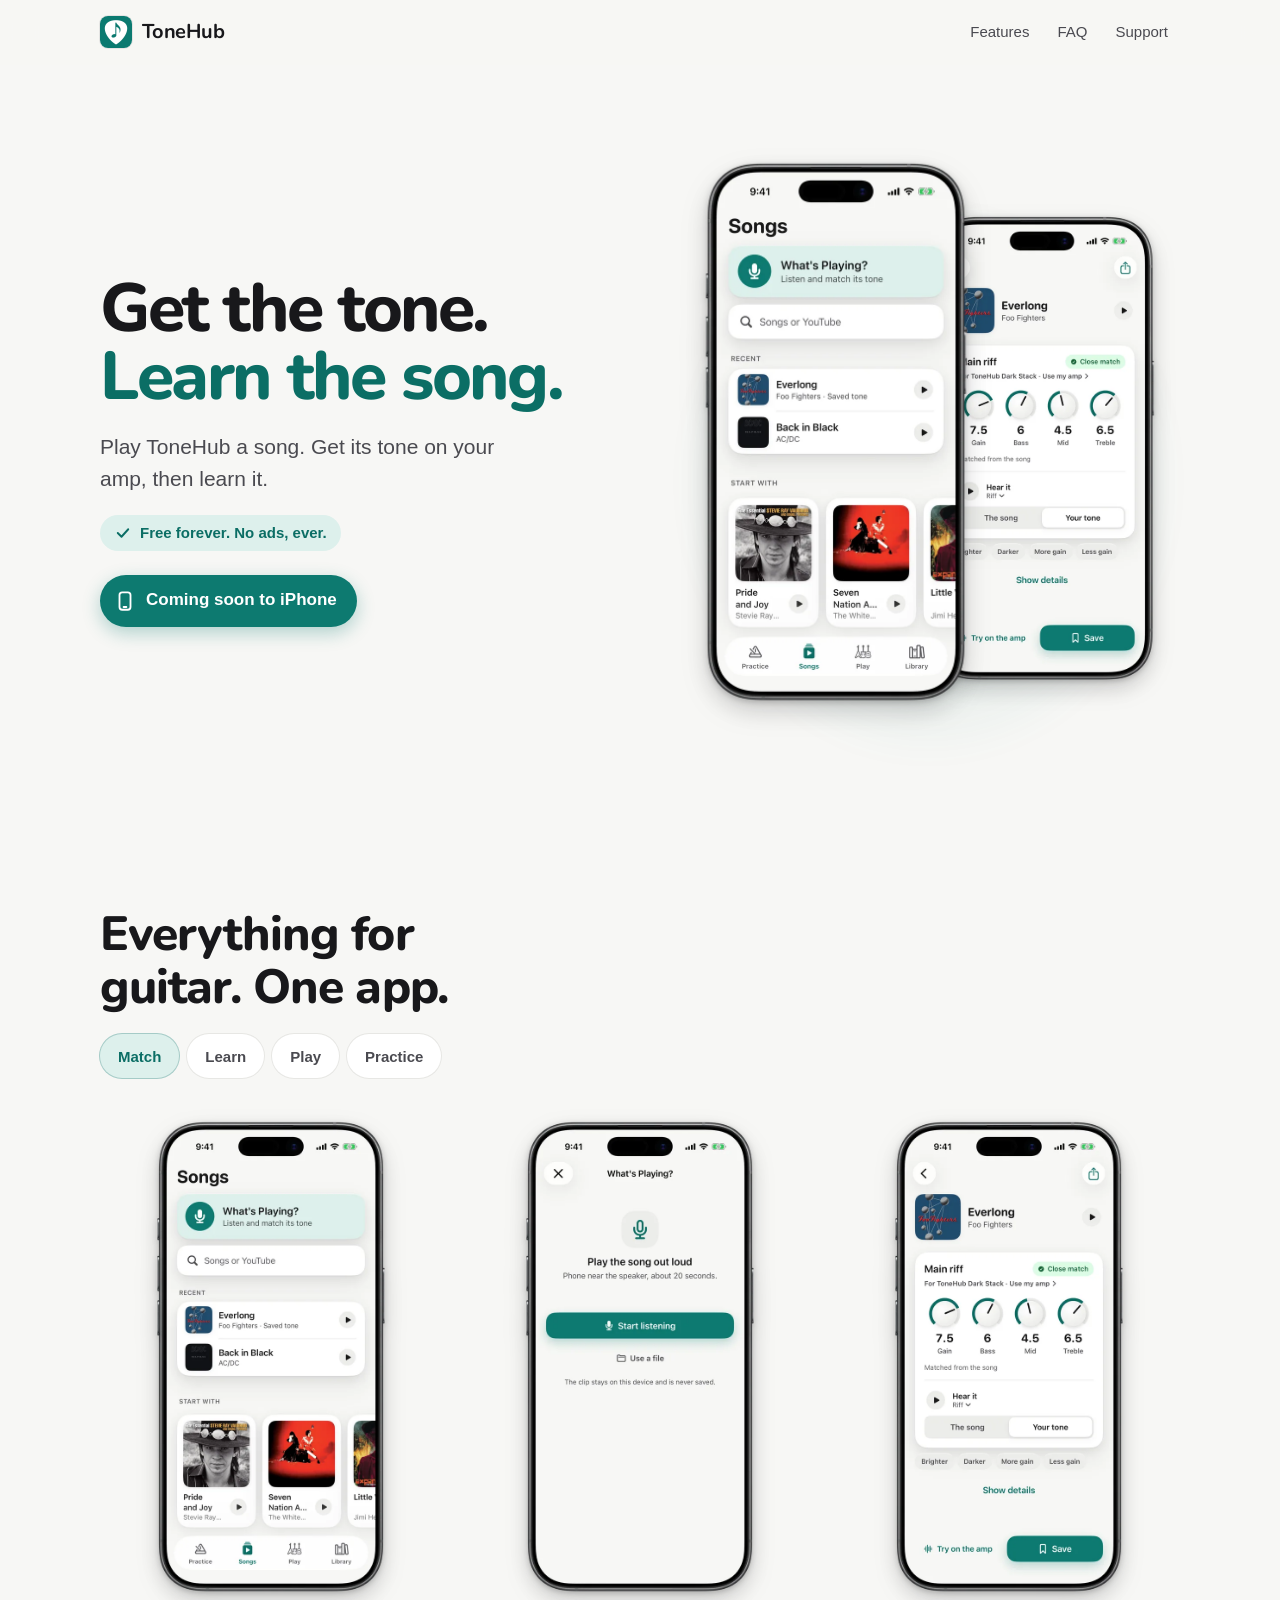
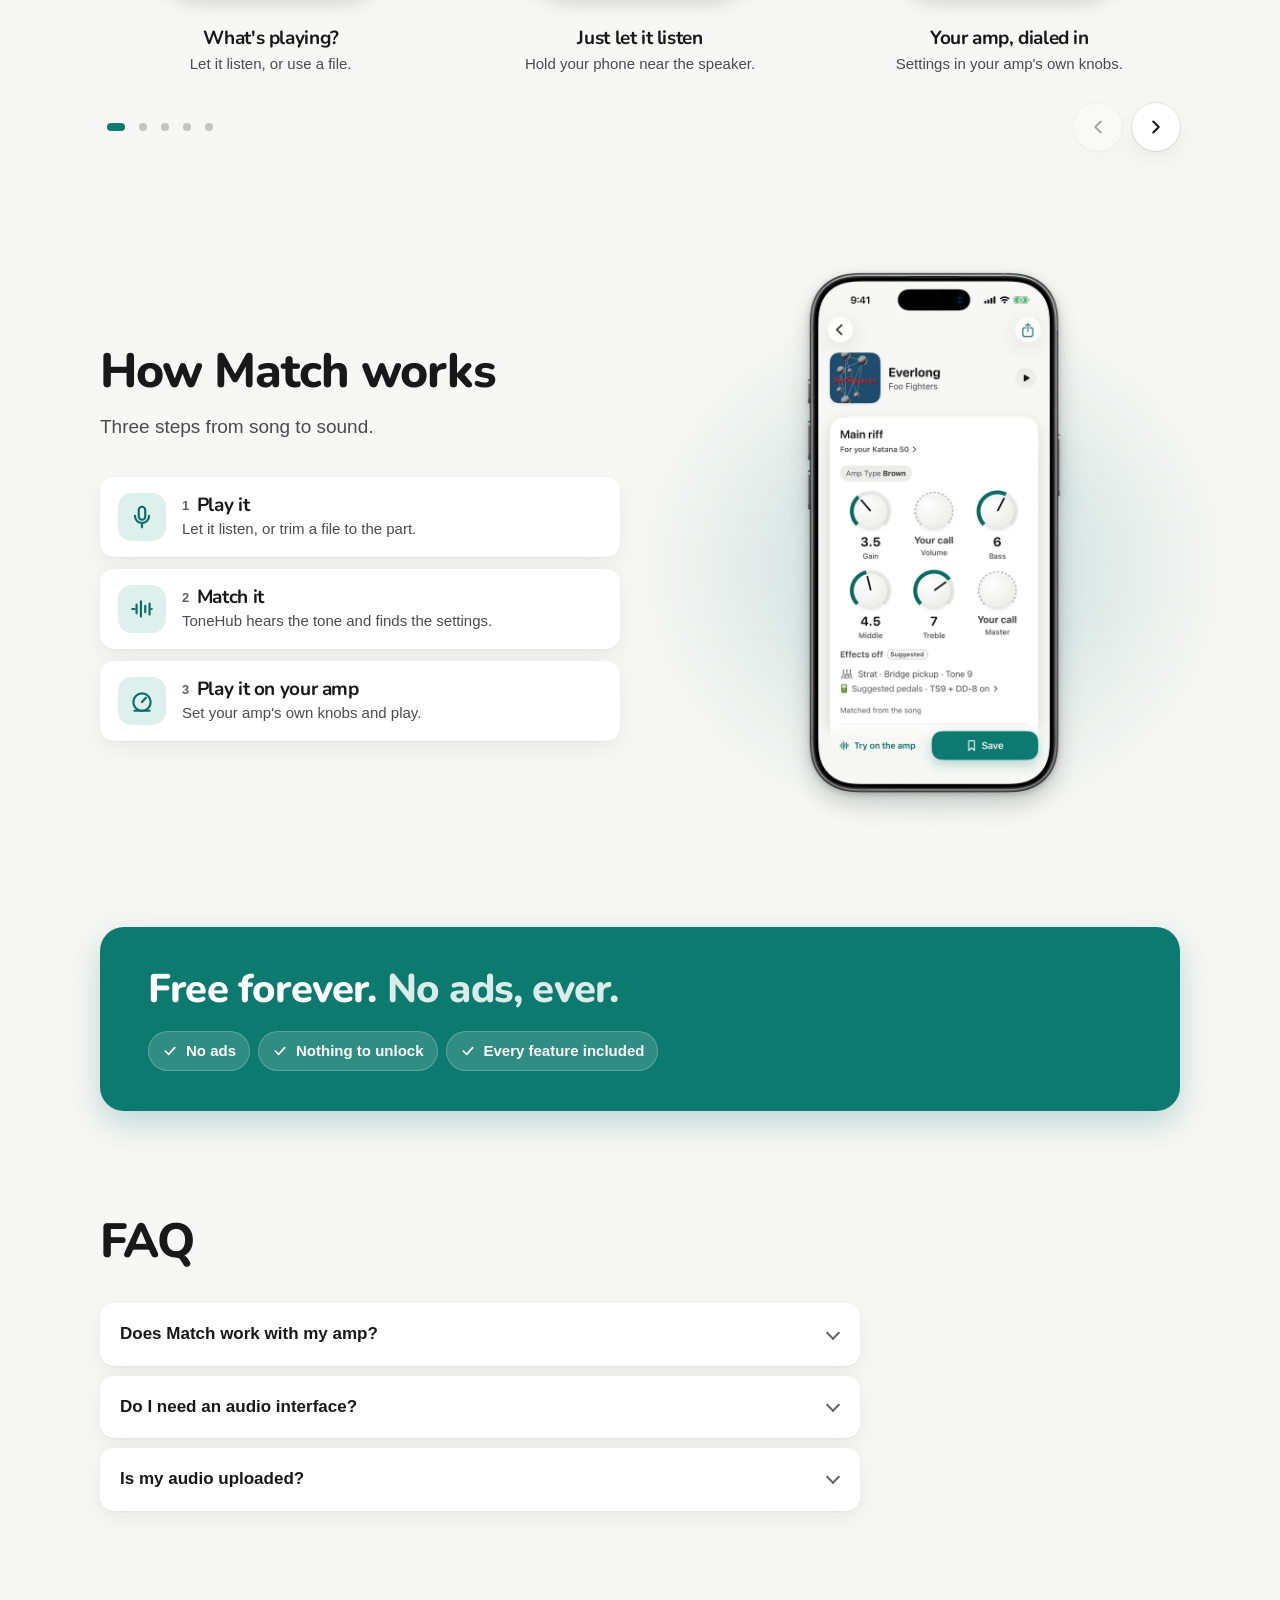
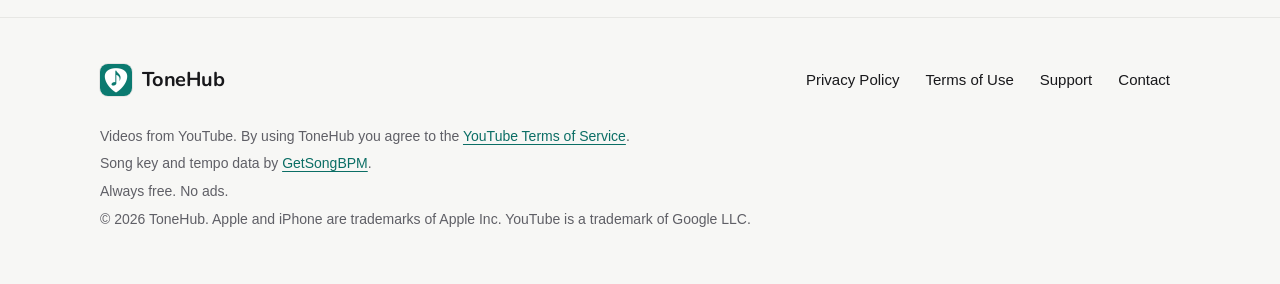
==== commit 60456670: "Refresh app screenshots (new amp names, TONE3000 link, listen copy) Co-Authored-By: Claude Opus 5.5 " ====
--- a/index.html
+++ b/index.html
@@ -35,7 +35,7 @@
 <header class="site-header" id="top">
   <div class="wrap">
     <a class="brand" href="/" aria-label="ToneHub home">
-      <img src="assets/brand/icon-512.webp?v=0808c208" alt="" width="32" height="32">
+      <img src="assets/brand/icon-512.webp?v=4b250239" alt="" width="32" height="32">
       ToneHub
     </a>
     <nav class="nav" aria-label="Main">
@@ -64,10 +64,10 @@
       <div class="hero-art">
         <div class="hero-glow" aria-hidden="true"></div>
         <div class="phone front">
-          <img src="assets/shots/songs.webp?v=b4b6cf88" srcset="assets/shots/songs.webp?v=b4b6cf88 640w, assets/shots/songs@2x.webp?v=b4b6cf88 1280w" sizes="(min-width: 900px) 316px, 58vw" width="640" height="1206" alt="The Songs screen in ToneHub: a What's Playing? card to listen and match a tone, a search field for songs or YouTube, Recent songs with a saved tone, and songs to start with." fetchpriority="high">
+          <img src="assets/shots/songs.webp?v=4b250239" srcset="assets/shots/songs.webp?v=4b250239 640w, assets/shots/songs@2x.webp?v=4b250239 1280w" sizes="(min-width: 900px) 316px, 58vw" width="640" height="1206" alt="The Songs screen in ToneHub: a What's Playing? card to listen and match a tone, a search field for songs or YouTube, Recent songs with a saved tone, and songs to start with." fetchpriority="high">
         </div>
         <div class="phone back">
-          <img src="assets/shots/result.webp?v=b4b6cf88" srcset="assets/shots/result.webp?v=b4b6cf88 640w, assets/shots/result@2x.webp?v=b4b6cf88 1280w" sizes="(min-width: 900px) 272px, 50vw" width="640" height="1206" alt="A match result for Everlong: Gain 7.5, Bass 6, Mid 4.5 and Treble 6.5, with a Close match badge.">
+          <img src="assets/shots/result.webp?v=4b250239" srcset="assets/shots/result.webp?v=4b250239 640w, assets/shots/result@2x.webp?v=4b250239 1280w" sizes="(min-width: 900px) 272px, 50vw" width="640" height="1206" alt="A match result for Everlong: Gain 7.5, Bass 6, Mid 4.5 and Treble 6.5, with a Close match badge.">
         </div>
       </div>
     </div>
@@ -87,77 +87,77 @@
       <div class="carousel" role="region" aria-roledescription="carousel" aria-label="ToneHub features">
         <ul class="car-track" tabindex="0" aria-label="Features. Use the arrow keys to move between slides.">
           <li class="slide" id="f-songs" data-group="match" role="group" aria-roledescription="slide" aria-label="1 of 15: What&#39;s playing?">
-            <div class="phone"><img src="assets/shots/songs.webp?v=b4b6cf88" srcset="assets/shots/songs.webp?v=b4b6cf88 640w, assets/shots/songs@2x.webp?v=b4b6cf88 1280w" sizes="276px" width="640" height="1206"  alt="The Songs screen: a What's Playing? card to listen and match a tone, a search field for songs or YouTube, and Recent songs, one with a saved tone."></div>
+            <div class="phone"><img src="assets/shots/songs.webp?v=4b250239" srcset="assets/shots/songs.webp?v=4b250239 640w, assets/shots/songs@2x.webp?v=4b250239 1280w" sizes="276px" width="640" height="1206"  alt="The Songs screen: a What's Playing? card to listen and match a tone, a search field for songs or YouTube, and Recent songs, one with a saved tone."></div>
             <h3>What's playing?</h3>
             <p>Let it listen, or use a file.</p>
           </li>
           <li class="slide" id="f-listen" data-group="match" role="group" aria-roledescription="slide" aria-label="2 of 15: Just let it listen">
-            <div class="phone"><img src="assets/shots/listen.webp?v=b4b6cf88" srcset="assets/shots/listen.webp?v=b4b6cf88 640w, assets/shots/listen@2x.webp?v=b4b6cf88 1280w" sizes="276px" width="640" height="1206"  alt="The What's Playing? screen: play the song out loud with the phone near the speaker, a Start listening button and a Use a file link."></div>
+            <div class="phone"><img src="assets/shots/listen.webp?v=4b250239" srcset="assets/shots/listen.webp?v=4b250239 640w, assets/shots/listen@2x.webp?v=4b250239 1280w" sizes="276px" width="640" height="1206"  alt="The What's Playing? screen: play the song out loud with the phone near the speaker, a Start listening button and a Use a file link."></div>
             <h3>Just let it listen</h3>
             <p>Hold your phone near the speaker.</p>
           </li>
           <li class="slide" id="f-result" data-group="match" role="group" aria-roledescription="slide" aria-label="3 of 15: Your amp, dialed in">
-            <div class="phone"><img src="assets/shots/result.webp?v=b4b6cf88" srcset="assets/shots/result.webp?v=b4b6cf88 640w, assets/shots/result@2x.webp?v=b4b6cf88 1280w" sizes="276px" width="640" height="1206"  alt="A match result: Gain 7.5, Bass 6, Mid 4.5 and Treble 6.5, a Close match badge, Hear it, and What we heard versus Your tone."></div>
+            <div class="phone"><img src="assets/shots/result.webp?v=4b250239" srcset="assets/shots/result.webp?v=4b250239 640w, assets/shots/result@2x.webp?v=4b250239 1280w" sizes="276px" width="640" height="1206"  alt="A match result: Gain 7.5, Bass 6, Mid 4.5 and Treble 6.5, a Close match badge, Hear it, and What we heard versus Your tone."></div>
             <h3>Your amp, dialed in</h3>
             <p>Settings in your amp's own knobs.</p>
           </li>
           <li class="slide" id="f-song" data-group="learn" role="group" aria-roledescription="slide" aria-label="4 of 15: One page per song">
-            <div class="phone"><img src="assets/shots/song.webp?v=b4b6cf88" srcset="assets/shots/song.webp?v=b4b6cf88 640w, assets/shots/song@2x.webp?v=b4b6cf88 1280w" sizes="276px" width="640" height="1206"  alt="A song page for Everlong with a preview, Match this song, Practice, the saved Main riff tone, and Tuner, Key and Tabs rows."></div>
+            <div class="phone"><img src="assets/shots/song.webp?v=4b250239" srcset="assets/shots/song.webp?v=4b250239 640w, assets/shots/song@2x.webp?v=4b250239 1280w" sizes="276px" width="640" height="1206"  alt="A song page for Everlong with a preview, Match this song, Practice, the saved Main riff tone, and Tuner, Key and Tabs rows."></div>
             <h3>One page per song</h3>
             <p>Tuning, key, tempo and tabs.</p>
           </li>
           <li class="slide" id="f-playalong" data-group="learn" role="group" aria-roledescription="slide" aria-label="5 of 15: Play along, slow it down">
-            <div class="phone"><img src="assets/shots/playalong.webp?v=b4b6cf88" srcset="assets/shots/playalong.webp?v=b4b6cf88 640w, assets/shots/playalong@2x.webp?v=b4b6cf88 1280w" sizes="276px" width="640" height="1206" loading="lazy" alt="Practice mode with the song's YouTube video, your saved tone, Loop a part, and speed buttons for 0.5×, 0.75× and 1×."></div>
+            <div class="phone"><img src="assets/shots/playalong.webp?v=4b250239" srcset="assets/shots/playalong.webp?v=4b250239 640w, assets/shots/playalong@2x.webp?v=4b250239 1280w" sizes="276px" width="640" height="1206" loading="lazy" alt="Practice mode with the song's YouTube video, your saved tone, Loop a part, and speed buttons for 0.5×, 0.75× and 1×."></div>
             <h3>Play along, slow it down</h3>
             <p>Loop a part at 0.5× or 0.75×.</p>
           </li>
           <li class="slide" id="f-tabs" data-group="learn" role="group" aria-roledescription="slide" aria-label="6 of 15: Tabs in one tap">
-            <div class="phone"><img src="assets/shots/tabs.webp?v=b4b6cf88" srcset="assets/shots/tabs.webp?v=b4b6cf88 640w, assets/shots/tabs@2x.webp?v=b4b6cf88 1280w" sizes="276px" width="640" height="1206" loading="lazy" alt="The Tabs sheet with Songsterr, Ultimate Guitar and a YouTube guitar lesson."></div>
+            <div class="phone"><img src="assets/shots/tabs.webp?v=4b250239" srcset="assets/shots/tabs.webp?v=4b250239 640w, assets/shots/tabs@2x.webp?v=4b250239 1280w" sizes="276px" width="640" height="1206" loading="lazy" alt="The Tabs sheet with Songsterr, Ultimate Guitar and a YouTube guitar lesson."></div>
             <h3>Tabs in one tap</h3>
             <p>Songsterr, Ultimate Guitar and lessons.</p>
           </li>
           <li class="slide" id="f-play" data-group="play" role="group" aria-roledescription="slide" aria-label="7 of 15: Plug in and play">
-            <div class="phone"><img src="assets/shots/play.webp?v=b4b6cf88" srcset="assets/shots/play.webp?v=b4b6cf88 640w, assets/shots/play@2x.webp?v=b4b6cf88 1280w" sizes="276px" width="640" height="1206" loading="lazy" alt="The Play screen: ToneHub's amp set to Clean with Gain, Bass, Mid and Treble knobs, plus Tuner and Effects."></div>
+            <div class="phone"><img src="assets/shots/play.webp?v=4b250239" srcset="assets/shots/play.webp?v=4b250239 640w, assets/shots/play@2x.webp?v=4b250239 1280w" sizes="276px" width="640" height="1206" loading="lazy" alt="The Play screen: ToneHub's amp set to Clean with Gain, Bass, Mid and Treble knobs, plus Tuner and Effects."></div>
             <h3>Plug in and play</h3>
             <p>A real amp, right on your iPhone.</p>
           </li>
           <li class="slide" id="f-effects" data-group="play" role="group" aria-roledescription="slide" aria-label="8 of 15: A full pedalboard">
-            <div class="phone"><img src="assets/shots/effects.webp?v=b4b6cf88" srcset="assets/shots/effects.webp?v=b4b6cf88 640w, assets/shots/effects@2x.webp?v=b4b6cf88 1280w" sizes="276px" width="640" height="1206" loading="lazy" alt="The Effects screen with presets on top and Compressor and Chorus switched on, each with its own knobs."></div>
+            <div class="phone"><img src="assets/shots/effects.webp?v=4b250239" srcset="assets/shots/effects.webp?v=4b250239 640w, assets/shots/effects@2x.webp?v=4b250239 1280w" sizes="276px" width="640" height="1206" loading="lazy" alt="The Effects screen with presets on top and Compressor and Chorus switched on, each with its own knobs."></div>
             <h3>A full pedalboard</h3>
             <p>Compressor, drive, chorus, delay, reverb.</p>
           </li>
           <li class="slide" id="f-tuner" data-group="practice" role="group" aria-roledescription="slide" aria-label="9 of 15: Tune up fast">
-            <div class="phone"><img src="assets/shots/tuner.webp?v=b4b6cf88" srcset="assets/shots/tuner.webp?v=b4b6cf88 640w, assets/shots/tuner@2x.webp?v=b4b6cf88 1280w" sizes="276px" width="640" height="1206" loading="lazy" alt="The tuner in standard tuning, with Capo and Strobe options, a needle gauge and the six strings."></div>
+            <div class="phone"><img src="assets/shots/tuner.webp?v=4b250239" srcset="assets/shots/tuner.webp?v=4b250239 640w, assets/shots/tuner@2x.webp?v=4b250239 1280w" sizes="276px" width="640" height="1206" loading="lazy" alt="The tuner in standard tuning, with Capo and Strobe options, a needle gauge and the six strings."></div>
             <h3>Tune up fast</h3>
             <p>Strobe, capo and alternate tunings.</p>
           </li>
           <li class="slide" id="f-metronome" data-group="practice" role="group" aria-roledescription="slide" aria-label="10 of 15: Keep perfect time">
-            <div class="phone"><img src="assets/shots/metronome.webp?v=b4b6cf88" srcset="assets/shots/metronome.webp?v=b4b6cf88 640w, assets/shots/metronome@2x.webp?v=b4b6cf88 1280w" sizes="276px" width="640" height="1206" loading="lazy" alt="The metronome at 120 BPM with four beats, Tap tempo and a Start button."></div>
+            <div class="phone"><img src="assets/shots/metronome.webp?v=4b250239" srcset="assets/shots/metronome.webp?v=4b250239 640w, assets/shots/metronome@2x.webp?v=4b250239 1280w" sizes="276px" width="640" height="1206" loading="lazy" alt="The metronome at 120 BPM with four beats, Tap tempo and a Start button."></div>
             <h3>Keep perfect time</h3>
             <p>Tap tempo and accents.</p>
           </li>
           <li class="slide" id="f-looper" data-group="practice" role="group" aria-roledescription="slide" aria-label="11 of 15: Loop and layer">
-            <div class="phone"><img src="assets/shots/looper.webp?v=b4b6cf88" srcset="assets/shots/looper.webp?v=b4b6cf88 640w, assets/shots/looper@2x.webp?v=b4b6cf88 1280w" sizes="276px" width="640" height="1206" loading="lazy" alt="The Looper: Make a loop, a record button, and a Free or Bars loop length."></div>
+            <div class="phone"><img src="assets/shots/looper.webp?v=4b250239" srcset="assets/shots/looper.webp?v=4b250239 640w, assets/shots/looper@2x.webp?v=4b250239 1280w" sizes="276px" width="640" height="1206" loading="lazy" alt="The Looper: Make a loop, a record button, and a Free or Bars loop length."></div>
             <h3>Loop and layer</h3>
             <p>Record a few bars, play over them.</p>
           </li>
           <li class="slide" id="f-recorder" data-group="practice" role="group" aria-roledescription="slide" aria-label="12 of 15: Record your takes">
-            <div class="phone"><img src="assets/shots/recorder.webp?v=b4b6cf88" srcset="assets/shots/recorder.webp?v=b4b6cf88 640w, assets/shots/recorder@2x.webp?v=b4b6cf88 1280w" sizes="276px" width="640" height="1206" loading="lazy" alt="The Recorder with a Plug in to record card and a Connect button."></div>
+            <div class="phone"><img src="assets/shots/recorder.webp?v=4b250239" srcset="assets/shots/recorder.webp?v=4b250239 640w, assets/shots/recorder@2x.webp?v=4b250239 1280w" sizes="276px" width="640" height="1206" loading="lazy" alt="The Recorder with a Plug in to record card and a Connect button."></div>
             <h3>Record your takes</h3>
             <p>Every idea, saved.</p>
           </li>
           <li class="slide" id="f-fretboard" data-group="practice" role="group" aria-roledescription="slide" aria-label="13 of 15: Learn the fretboard">
-            <div class="phone"><img src="assets/shots/fretboard.webp?v=b4b6cf88" srcset="assets/shots/fretboard.webp?v=b4b6cf88 640w, assets/shots/fretboard@2x.webp?v=b4b6cf88 1280w" sizes="276px" width="640" height="1206" loading="lazy" alt="The Fretboard in A minor pentatonic, position 1, with notes on the neck and Listen with the mic."></div>
+            <div class="phone"><img src="assets/shots/fretboard.webp?v=4b250239" srcset="assets/shots/fretboard.webp?v=4b250239 640w, assets/shots/fretboard@2x.webp?v=4b250239 1280w" sizes="276px" width="640" height="1206" loading="lazy" alt="The Fretboard in A minor pentatonic, position 1, with notes on the neck and Listen with the mic."></div>
             <h3>Learn the fretboard</h3>
             <p>Scales and shapes, all up the neck.</p>
           </li>
           <li class="slide" id="f-ear" data-group="practice" role="group" aria-roledescription="slide" aria-label="14 of 15: Train your ear">
-            <div class="phone"><img src="assets/shots/ear.webp?v=b4b6cf88" srcset="assets/shots/ear.webp?v=b4b6cf88 640w, assets/shots/ear@2x.webp?v=b4b6cf88 1280w" sizes="276px" width="640" height="1206" loading="lazy" alt="Ear training on Intervals: a Play button and answers Major 3rd, 4th, 5th and Octave."></div>
+            <div class="phone"><img src="assets/shots/ear.webp?v=4b250239" srcset="assets/shots/ear.webp?v=4b250239 640w, assets/shots/ear@2x.webp?v=4b250239 1280w" sizes="276px" width="640" height="1206" loading="lazy" alt="Ear training on Intervals: a Play button and answers Major 3rd, 4th, 5th and Octave."></div>
             <h3>Train your ear</h3>
             <p>Intervals, chords and keys.</p>
           </li>
           <li class="slide" id="f-drills" data-group="practice" role="group" aria-roledescription="slide" aria-label="15 of 15: Technique drills">
-            <div class="phone"><img src="assets/shots/drills.webp?v=b4b6cf88" srcset="assets/shots/drills.webp?v=b4b6cf88 640w, assets/shots/drills@2x.webp?v=b4b6cf88 1280w" sizes="276px" width="640" height="1206" loading="lazy" alt="The Drills list: Alternate picking, Legato, Bends, String skipping and Palm muting."></div>
+            <div class="phone"><img src="assets/shots/drills.webp?v=4b250239" srcset="assets/shots/drills.webp?v=4b250239 640w, assets/shots/drills@2x.webp?v=4b250239 1280w" sizes="276px" width="640" height="1206" loading="lazy" alt="The Drills list: Alternate picking, Legato, Bends, String skipping and Palm muting."></div>
             <h3>Technique drills</h3>
             <p>Picking, legato, bends and more.</p>
           </li>
@@ -200,7 +200,7 @@
         <div class="how-art">
           <div class="hero-glow" aria-hidden="true"></div>
           <div class="phone">
-            <img src="assets/shots/result-amp.webp?v=b4b6cf88" srcset="assets/shots/result-amp.webp?v=b4b6cf88 640w, assets/shots/result-amp@2x.webp?v=b4b6cf88 1280w" sizes="(min-width: 900px) 306px, 70vw" width="640" height="1206" loading="lazy" alt="A match result for Everlong on a Katana 50: Amp Type Brown, Gain 3.5, Bass 6, Middle 4.5 and Treble 7, with suggested effects.">
+            <img src="assets/shots/result-amp.webp?v=4b250239" srcset="assets/shots/result-amp.webp?v=4b250239 640w, assets/shots/result-amp@2x.webp?v=4b250239 1280w" sizes="(min-width: 900px) 306px, 70vw" width="640" height="1206" loading="lazy" alt="A match result for Everlong on a Katana 50: Amp Type Brown, Gain 3.5, Bass 6, Middle 4.5 and Treble 7, with suggested effects.">
           </div>
         </div>
       </div>
@@ -247,7 +247,7 @@
 <footer class="site-footer">
   <div class="wrap">
     <div class="top">
-      <a class="brand" href="/" aria-label="ToneHub home"><img src="assets/brand/icon-512.webp?v=0808c208" alt="" width="32" height="32" loading="lazy">ToneHub</a>
+      <a class="brand" href="/" aria-label="ToneHub home"><img src="assets/brand/icon-512.webp?v=4b250239" alt="" width="32" height="32" loading="lazy">ToneHub</a>
       <ul class="footer-links">
         <li><a href="/privacy">Privacy Policy</a></li>
         <li><a href="/terms">Terms of Use</a></li>
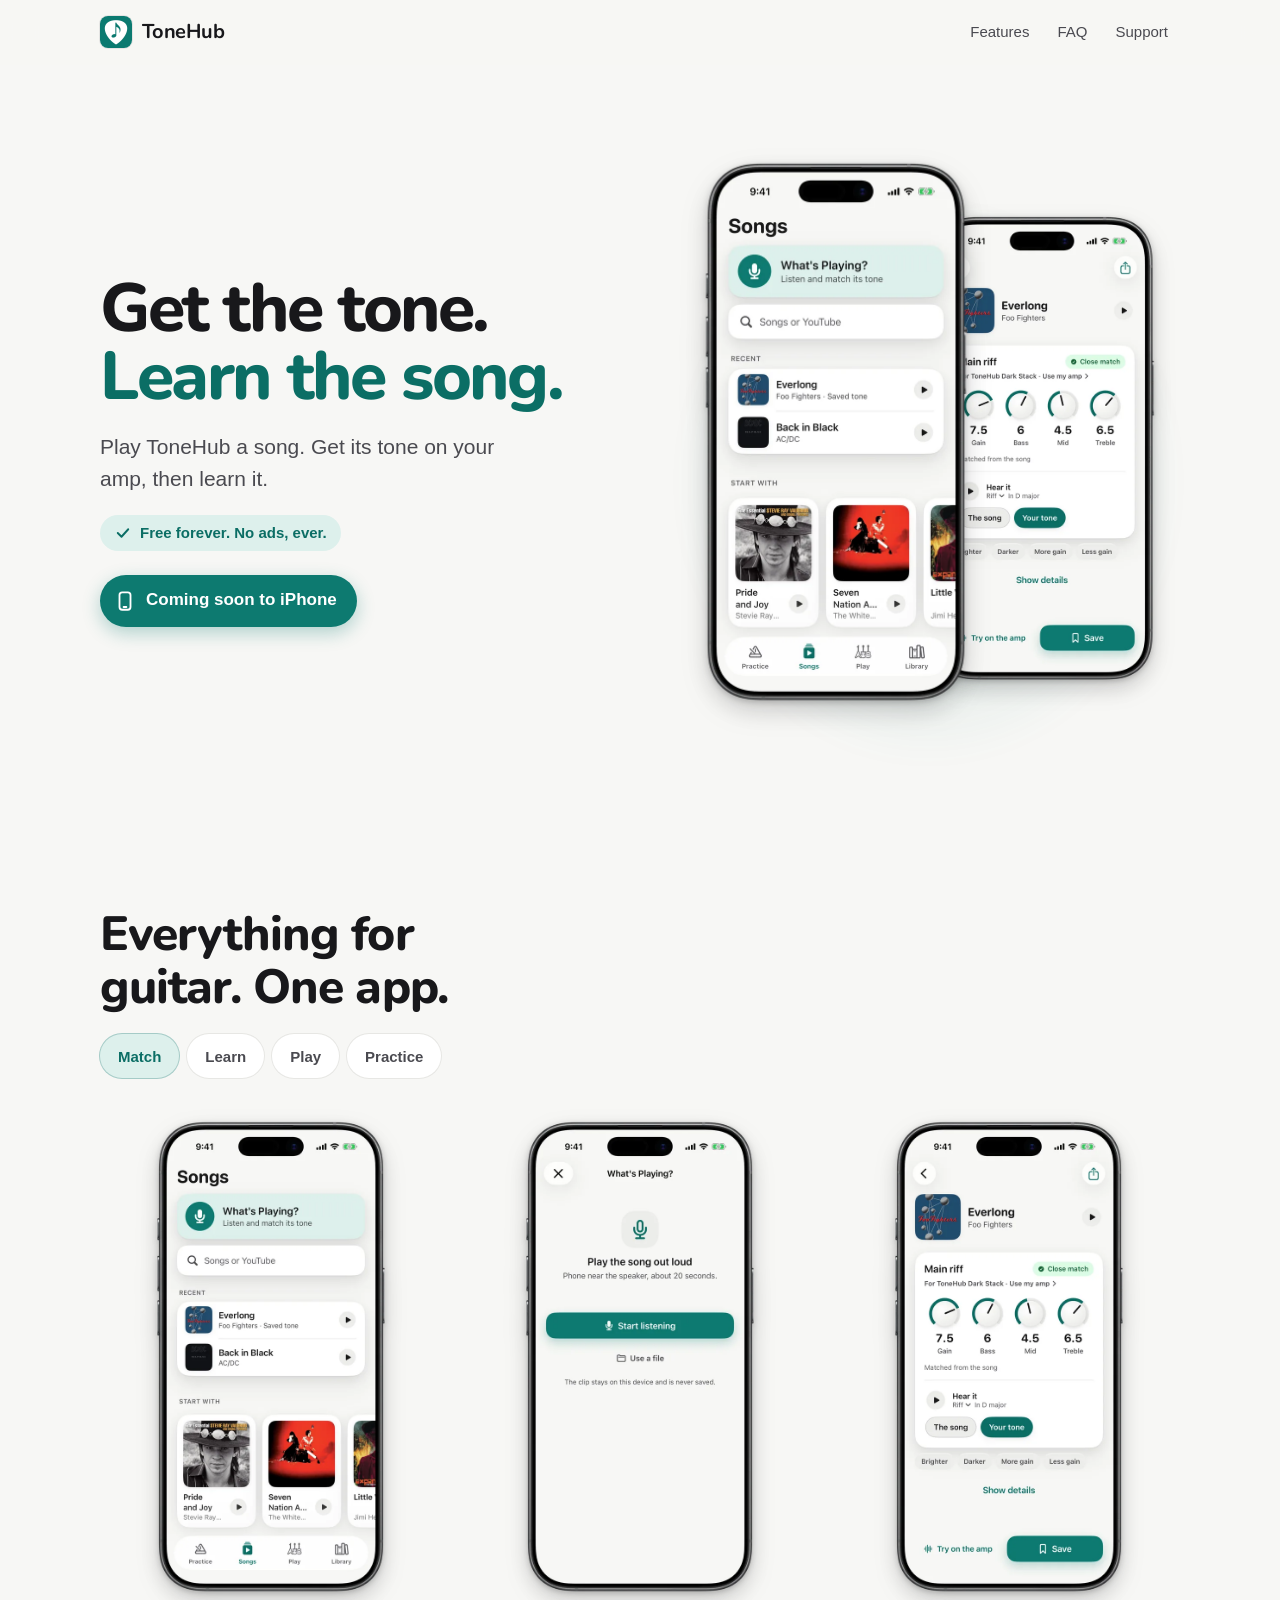
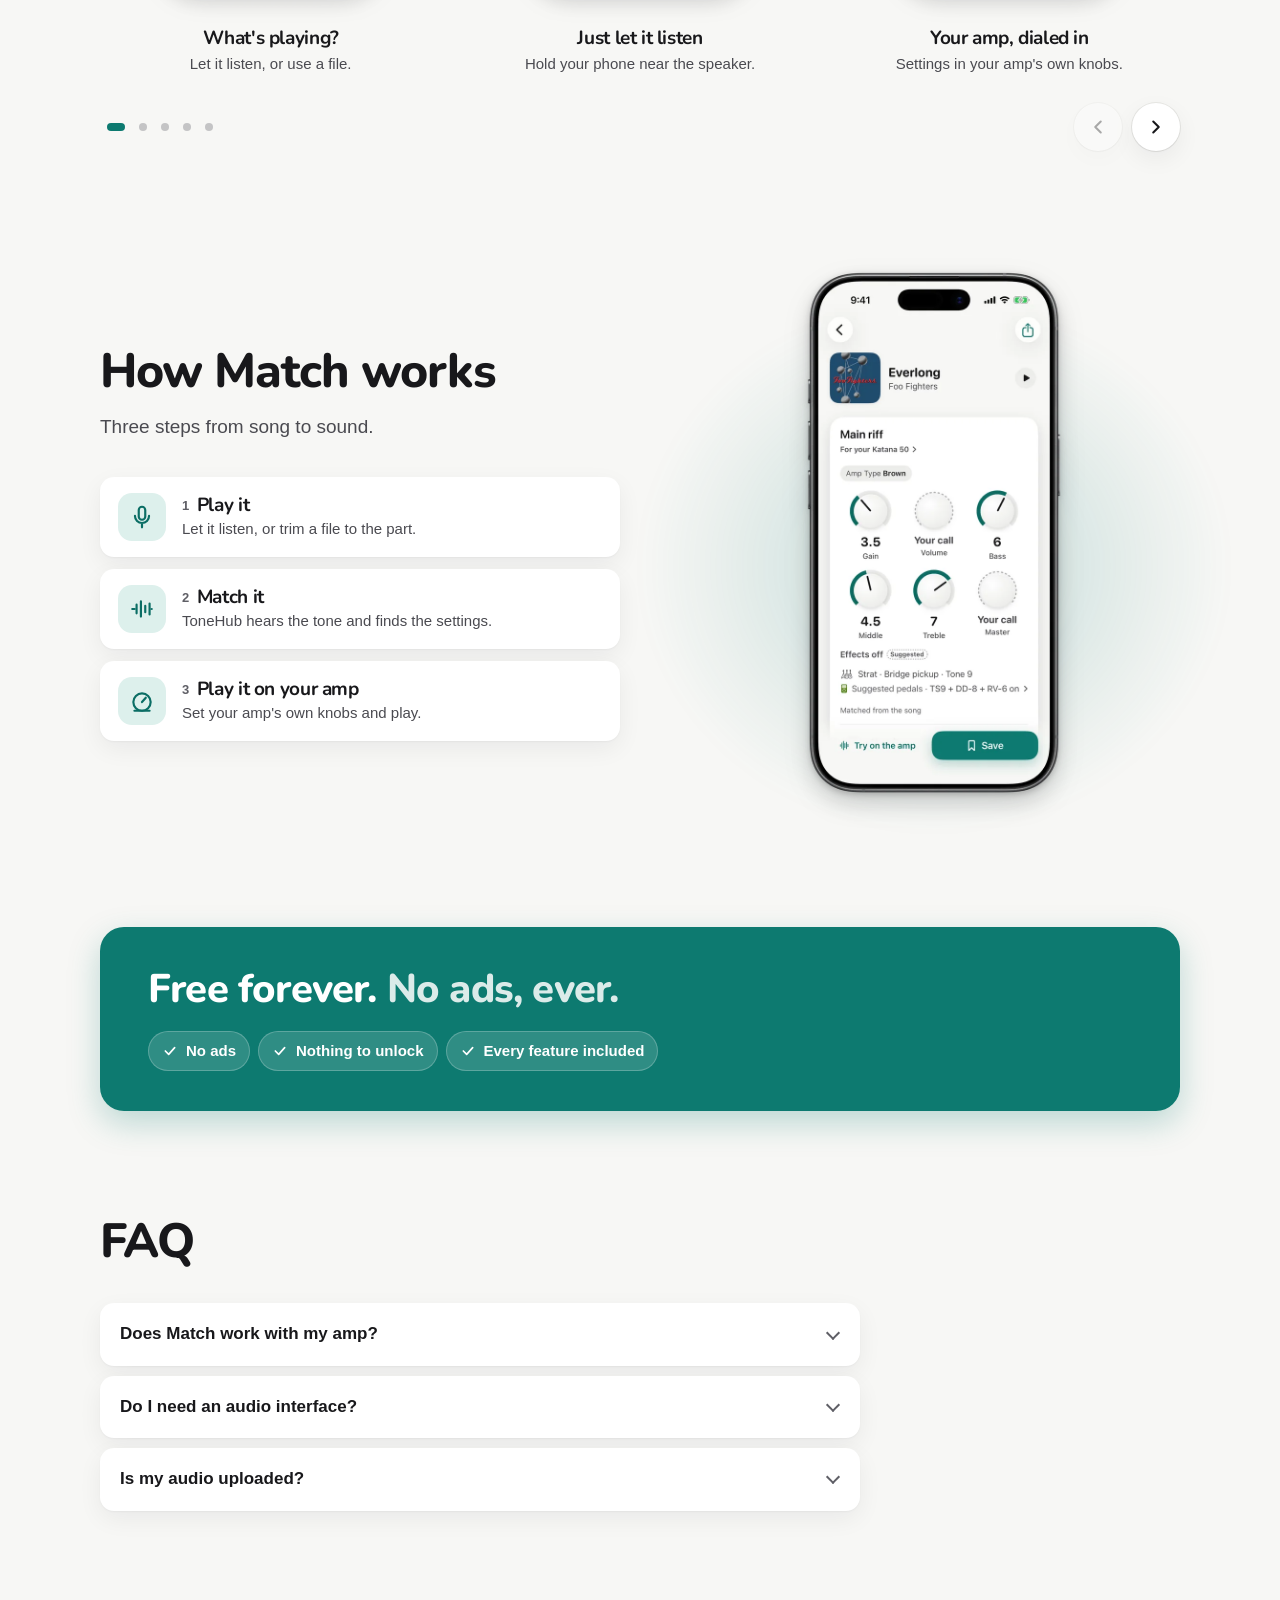
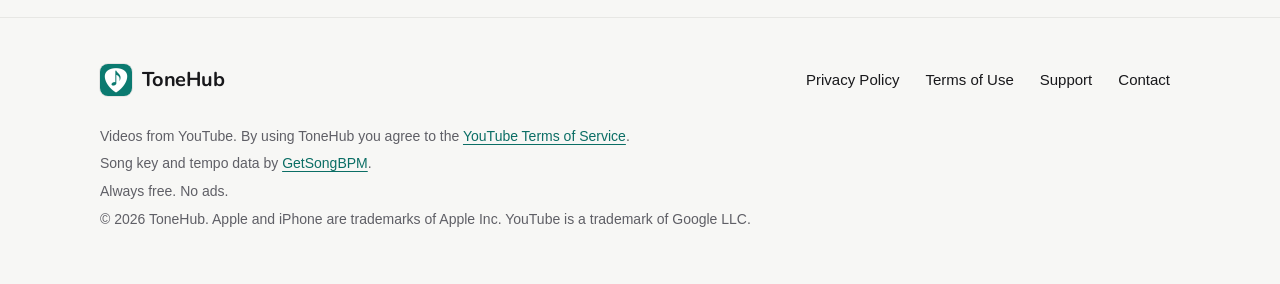
==== commit e3ea8495: "Refresh app screenshots (pill chips, new Library and Drills) Co-Authored-By: Claude Opus 5.5 <norepl" ====
--- a/index.html
+++ b/index.html
@@ -35,7 +35,7 @@
 <header class="site-header" id="top">
   <div class="wrap">
     <a class="brand" href="/" aria-label="ToneHub home">
-      <img src="assets/brand/icon-512.webp?v=4b250239" alt="" width="32" height="32">
+      <img src="assets/brand/icon-512.webp?v=1df4ff29" alt="" width="32" height="32">
       ToneHub
     </a>
     <nav class="nav" aria-label="Main">
@@ -64,10 +64,10 @@
       <div class="hero-art">
         <div class="hero-glow" aria-hidden="true"></div>
         <div class="phone front">
-          <img src="assets/shots/songs.webp?v=4b250239" srcset="assets/shots/songs.webp?v=4b250239 640w, assets/shots/songs@2x.webp?v=4b250239 1280w" sizes="(min-width: 900px) 316px, 58vw" width="640" height="1206" alt="The Songs screen in ToneHub: a What's Playing? card to listen and match a tone, a search field for songs or YouTube, Recent songs with a saved tone, and songs to start with." fetchpriority="high">
+          <img src="assets/shots/songs.webp?v=1df4ff29" srcset="assets/shots/songs.webp?v=1df4ff29 640w, assets/shots/songs@2x.webp?v=1df4ff29 1280w" sizes="(min-width: 900px) 316px, 58vw" width="640" height="1206" alt="The Songs screen in ToneHub: a What's Playing? card to listen and match a tone, a search field for songs or YouTube, Recent songs with a saved tone, and songs to start with." fetchpriority="high">
         </div>
         <div class="phone back">
-          <img src="assets/shots/result.webp?v=4b250239" srcset="assets/shots/result.webp?v=4b250239 640w, assets/shots/result@2x.webp?v=4b250239 1280w" sizes="(min-width: 900px) 272px, 50vw" width="640" height="1206" alt="A match result for Everlong: Gain 7.5, Bass 6, Mid 4.5 and Treble 6.5, with a Close match badge.">
+          <img src="assets/shots/result.webp?v=1df4ff29" srcset="assets/shots/result.webp?v=1df4ff29 640w, assets/shots/result@2x.webp?v=1df4ff29 1280w" sizes="(min-width: 900px) 272px, 50vw" width="640" height="1206" alt="A match result for Everlong: Gain 7.5, Bass 6, Mid 4.5 and Treble 6.5, with a Close match badge.">
         </div>
       </div>
     </div>
@@ -87,77 +87,77 @@
       <div class="carousel" role="region" aria-roledescription="carousel" aria-label="ToneHub features">
         <ul class="car-track" tabindex="0" aria-label="Features. Use the arrow keys to move between slides.">
           <li class="slide" id="f-songs" data-group="match" role="group" aria-roledescription="slide" aria-label="1 of 15: What&#39;s playing?">
-            <div class="phone"><img src="assets/shots/songs.webp?v=4b250239" srcset="assets/shots/songs.webp?v=4b250239 640w, assets/shots/songs@2x.webp?v=4b250239 1280w" sizes="276px" width="640" height="1206"  alt="The Songs screen: a What's Playing? card to listen and match a tone, a search field for songs or YouTube, and Recent songs, one with a saved tone."></div>
+            <div class="phone"><img src="assets/shots/songs.webp?v=1df4ff29" srcset="assets/shots/songs.webp?v=1df4ff29 640w, assets/shots/songs@2x.webp?v=1df4ff29 1280w" sizes="276px" width="640" height="1206"  alt="The Songs screen: a What's Playing? card to listen and match a tone, a search field for songs or YouTube, and Recent songs, one with a saved tone."></div>
             <h3>What's playing?</h3>
             <p>Let it listen, or use a file.</p>
           </li>
           <li class="slide" id="f-listen" data-group="match" role="group" aria-roledescription="slide" aria-label="2 of 15: Just let it listen">
-            <div class="phone"><img src="assets/shots/listen.webp?v=4b250239" srcset="assets/shots/listen.webp?v=4b250239 640w, assets/shots/listen@2x.webp?v=4b250239 1280w" sizes="276px" width="640" height="1206"  alt="The What's Playing? screen: play the song out loud with the phone near the speaker, a Start listening button and a Use a file link."></div>
+            <div class="phone"><img src="assets/shots/listen.webp?v=1df4ff29" srcset="assets/shots/listen.webp?v=1df4ff29 640w, assets/shots/listen@2x.webp?v=1df4ff29 1280w" sizes="276px" width="640" height="1206"  alt="The What's Playing? screen: play the song out loud with the phone near the speaker, a Start listening button and a Use a file link."></div>
             <h3>Just let it listen</h3>
             <p>Hold your phone near the speaker.</p>
           </li>
           <li class="slide" id="f-result" data-group="match" role="group" aria-roledescription="slide" aria-label="3 of 15: Your amp, dialed in">
-            <div class="phone"><img src="assets/shots/result.webp?v=4b250239" srcset="assets/shots/result.webp?v=4b250239 640w, assets/shots/result@2x.webp?v=4b250239 1280w" sizes="276px" width="640" height="1206"  alt="A match result: Gain 7.5, Bass 6, Mid 4.5 and Treble 6.5, a Close match badge, Hear it, and What we heard versus Your tone."></div>
+            <div class="phone"><img src="assets/shots/result.webp?v=1df4ff29" srcset="assets/shots/result.webp?v=1df4ff29 640w, assets/shots/result@2x.webp?v=1df4ff29 1280w" sizes="276px" width="640" height="1206"  alt="A match result: Gain 7.5, Bass 6, Mid 4.5 and Treble 6.5, a Close match badge, Hear it, and What we heard versus Your tone."></div>
             <h3>Your amp, dialed in</h3>
             <p>Settings in your amp's own knobs.</p>
           </li>
           <li class="slide" id="f-song" data-group="learn" role="group" aria-roledescription="slide" aria-label="4 of 15: One page per song">
-            <div class="phone"><img src="assets/shots/song.webp?v=4b250239" srcset="assets/shots/song.webp?v=4b250239 640w, assets/shots/song@2x.webp?v=4b250239 1280w" sizes="276px" width="640" height="1206"  alt="A song page for Everlong with a preview, Match this song, Practice, the saved Main riff tone, and Tuner, Key and Tabs rows."></div>
+            <div class="phone"><img src="assets/shots/song.webp?v=1df4ff29" srcset="assets/shots/song.webp?v=1df4ff29 640w, assets/shots/song@2x.webp?v=1df4ff29 1280w" sizes="276px" width="640" height="1206"  alt="A song page for Everlong with a preview, Match this song, Practice, the saved Main riff tone, and Tuner, Key and Tabs rows."></div>
             <h3>One page per song</h3>
             <p>Tuning, key, tempo and tabs.</p>
           </li>
           <li class="slide" id="f-playalong" data-group="learn" role="group" aria-roledescription="slide" aria-label="5 of 15: Play along, slow it down">
-            <div class="phone"><img src="assets/shots/playalong.webp?v=4b250239" srcset="assets/shots/playalong.webp?v=4b250239 640w, assets/shots/playalong@2x.webp?v=4b250239 1280w" sizes="276px" width="640" height="1206" loading="lazy" alt="Practice mode with the song's YouTube video, your saved tone, Loop a part, and speed buttons for 0.5×, 0.75× and 1×."></div>
+            <div class="phone"><img src="assets/shots/playalong.webp?v=1df4ff29" srcset="assets/shots/playalong.webp?v=1df4ff29 640w, assets/shots/playalong@2x.webp?v=1df4ff29 1280w" sizes="276px" width="640" height="1206" loading="lazy" alt="Practice mode with the song's YouTube video, your saved tone, Loop a part, and speed buttons for 0.5×, 0.75× and 1×."></div>
             <h3>Play along, slow it down</h3>
             <p>Loop a part at 0.5× or 0.75×.</p>
           </li>
           <li class="slide" id="f-tabs" data-group="learn" role="group" aria-roledescription="slide" aria-label="6 of 15: Tabs in one tap">
-            <div class="phone"><img src="assets/shots/tabs.webp?v=4b250239" srcset="assets/shots/tabs.webp?v=4b250239 640w, assets/shots/tabs@2x.webp?v=4b250239 1280w" sizes="276px" width="640" height="1206" loading="lazy" alt="The Tabs sheet with Songsterr, Ultimate Guitar and a YouTube guitar lesson."></div>
+            <div class="phone"><img src="assets/shots/tabs.webp?v=1df4ff29" srcset="assets/shots/tabs.webp?v=1df4ff29 640w, assets/shots/tabs@2x.webp?v=1df4ff29 1280w" sizes="276px" width="640" height="1206" loading="lazy" alt="The Tabs sheet with Songsterr, Ultimate Guitar and a YouTube guitar lesson."></div>
             <h3>Tabs in one tap</h3>
             <p>Songsterr, Ultimate Guitar and lessons.</p>
           </li>
           <li class="slide" id="f-play" data-group="play" role="group" aria-roledescription="slide" aria-label="7 of 15: Plug in and play">
-            <div class="phone"><img src="assets/shots/play.webp?v=4b250239" srcset="assets/shots/play.webp?v=4b250239 640w, assets/shots/play@2x.webp?v=4b250239 1280w" sizes="276px" width="640" height="1206" loading="lazy" alt="The Play screen: ToneHub's amp set to Clean with Gain, Bass, Mid and Treble knobs, plus Tuner and Effects."></div>
+            <div class="phone"><img src="assets/shots/play.webp?v=1df4ff29" srcset="assets/shots/play.webp?v=1df4ff29 640w, assets/shots/play@2x.webp?v=1df4ff29 1280w" sizes="276px" width="640" height="1206" loading="lazy" alt="The Play screen: ToneHub's amp set to Clean with Gain, Bass, Mid and Treble knobs, plus Tuner and Effects."></div>
             <h3>Plug in and play</h3>
             <p>A real amp, right on your iPhone.</p>
           </li>
           <li class="slide" id="f-effects" data-group="play" role="group" aria-roledescription="slide" aria-label="8 of 15: A full pedalboard">
-            <div class="phone"><img src="assets/shots/effects.webp?v=4b250239" srcset="assets/shots/effects.webp?v=4b250239 640w, assets/shots/effects@2x.webp?v=4b250239 1280w" sizes="276px" width="640" height="1206" loading="lazy" alt="The Effects screen with presets on top and Compressor and Chorus switched on, each with its own knobs."></div>
+            <div class="phone"><img src="assets/shots/effects.webp?v=1df4ff29" srcset="assets/shots/effects.webp?v=1df4ff29 640w, assets/shots/effects@2x.webp?v=1df4ff29 1280w" sizes="276px" width="640" height="1206" loading="lazy" alt="The Effects screen with presets on top and Compressor and Chorus switched on, each with its own knobs."></div>
             <h3>A full pedalboard</h3>
             <p>Compressor, drive, chorus, delay, reverb.</p>
           </li>
           <li class="slide" id="f-tuner" data-group="practice" role="group" aria-roledescription="slide" aria-label="9 of 15: Tune up fast">
-            <div class="phone"><img src="assets/shots/tuner.webp?v=4b250239" srcset="assets/shots/tuner.webp?v=4b250239 640w, assets/shots/tuner@2x.webp?v=4b250239 1280w" sizes="276px" width="640" height="1206" loading="lazy" alt="The tuner in standard tuning, with Capo and Strobe options, a needle gauge and the six strings."></div>
+            <div class="phone"><img src="assets/shots/tuner.webp?v=1df4ff29" srcset="assets/shots/tuner.webp?v=1df4ff29 640w, assets/shots/tuner@2x.webp?v=1df4ff29 1280w" sizes="276px" width="640" height="1206" loading="lazy" alt="The tuner in standard tuning, with Capo and Strobe options, a needle gauge and the six strings."></div>
             <h3>Tune up fast</h3>
             <p>Strobe, capo and alternate tunings.</p>
           </li>
           <li class="slide" id="f-metronome" data-group="practice" role="group" aria-roledescription="slide" aria-label="10 of 15: Keep perfect time">
-            <div class="phone"><img src="assets/shots/metronome.webp?v=4b250239" srcset="assets/shots/metronome.webp?v=4b250239 640w, assets/shots/metronome@2x.webp?v=4b250239 1280w" sizes="276px" width="640" height="1206" loading="lazy" alt="The metronome at 120 BPM with four beats, Tap tempo and a Start button."></div>
+            <div class="phone"><img src="assets/shots/metronome.webp?v=1df4ff29" srcset="assets/shots/metronome.webp?v=1df4ff29 640w, assets/shots/metronome@2x.webp?v=1df4ff29 1280w" sizes="276px" width="640" height="1206" loading="lazy" alt="The metronome at 120 BPM with four beats, Tap tempo and a Start button."></div>
             <h3>Keep perfect time</h3>
             <p>Tap tempo and accents.</p>
           </li>
           <li class="slide" id="f-looper" data-group="practice" role="group" aria-roledescription="slide" aria-label="11 of 15: Loop and layer">
-            <div class="phone"><img src="assets/shots/looper.webp?v=4b250239" srcset="assets/shots/looper.webp?v=4b250239 640w, assets/shots/looper@2x.webp?v=4b250239 1280w" sizes="276px" width="640" height="1206" loading="lazy" alt="The Looper: Make a loop, a record button, and a Free or Bars loop length."></div>
+            <div class="phone"><img src="assets/shots/looper.webp?v=1df4ff29" srcset="assets/shots/looper.webp?v=1df4ff29 640w, assets/shots/looper@2x.webp?v=1df4ff29 1280w" sizes="276px" width="640" height="1206" loading="lazy" alt="The Looper: Make a loop, a record button, and a Free or Bars loop length."></div>
             <h3>Loop and layer</h3>
             <p>Record a few bars, play over them.</p>
           </li>
           <li class="slide" id="f-recorder" data-group="practice" role="group" aria-roledescription="slide" aria-label="12 of 15: Record your takes">
-            <div class="phone"><img src="assets/shots/recorder.webp?v=4b250239" srcset="assets/shots/recorder.webp?v=4b250239 640w, assets/shots/recorder@2x.webp?v=4b250239 1280w" sizes="276px" width="640" height="1206" loading="lazy" alt="The Recorder with a Plug in to record card and a Connect button."></div>
+            <div class="phone"><img src="assets/shots/recorder.webp?v=1df4ff29" srcset="assets/shots/recorder.webp?v=1df4ff29 640w, assets/shots/recorder@2x.webp?v=1df4ff29 1280w" sizes="276px" width="640" height="1206" loading="lazy" alt="The Recorder with a Plug in to record card and a Connect button."></div>
             <h3>Record your takes</h3>
             <p>Every idea, saved.</p>
           </li>
           <li class="slide" id="f-fretboard" data-group="practice" role="group" aria-roledescription="slide" aria-label="13 of 15: Learn the fretboard">
-            <div class="phone"><img src="assets/shots/fretboard.webp?v=4b250239" srcset="assets/shots/fretboard.webp?v=4b250239 640w, assets/shots/fretboard@2x.webp?v=4b250239 1280w" sizes="276px" width="640" height="1206" loading="lazy" alt="The Fretboard in A minor pentatonic, position 1, with notes on the neck and Listen with the mic."></div>
+            <div class="phone"><img src="assets/shots/fretboard.webp?v=1df4ff29" srcset="assets/shots/fretboard.webp?v=1df4ff29 640w, assets/shots/fretboard@2x.webp?v=1df4ff29 1280w" sizes="276px" width="640" height="1206" loading="lazy" alt="The Fretboard in A minor pentatonic, position 1, with notes on the neck and Listen with the mic."></div>
             <h3>Learn the fretboard</h3>
             <p>Scales and shapes, all up the neck.</p>
           </li>
           <li class="slide" id="f-ear" data-group="practice" role="group" aria-roledescription="slide" aria-label="14 of 15: Train your ear">
-            <div class="phone"><img src="assets/shots/ear.webp?v=4b250239" srcset="assets/shots/ear.webp?v=4b250239 640w, assets/shots/ear@2x.webp?v=4b250239 1280w" sizes="276px" width="640" height="1206" loading="lazy" alt="Ear training on Intervals: a Play button and answers Major 3rd, 4th, 5th and Octave."></div>
+            <div class="phone"><img src="assets/shots/ear.webp?v=1df4ff29" srcset="assets/shots/ear.webp?v=1df4ff29 640w, assets/shots/ear@2x.webp?v=1df4ff29 1280w" sizes="276px" width="640" height="1206" loading="lazy" alt="Ear training on Intervals: a Play button and answers Major 3rd, 4th, 5th and Octave."></div>
             <h3>Train your ear</h3>
             <p>Intervals, chords and keys.</p>
           </li>
           <li class="slide" id="f-drills" data-group="practice" role="group" aria-roledescription="slide" aria-label="15 of 15: Technique drills">
-            <div class="phone"><img src="assets/shots/drills.webp?v=4b250239" srcset="assets/shots/drills.webp?v=4b250239 640w, assets/shots/drills@2x.webp?v=4b250239 1280w" sizes="276px" width="640" height="1206" loading="lazy" alt="The Drills list: Alternate picking, Legato, Bends, String skipping and Palm muting."></div>
+            <div class="phone"><img src="assets/shots/drills.webp?v=1df4ff29" srcset="assets/shots/drills.webp?v=1df4ff29 640w, assets/shots/drills@2x.webp?v=1df4ff29 1280w" sizes="276px" width="640" height="1206" loading="lazy" alt="The Drills list: Alternate picking, Legato, Bends, String skipping and Palm muting."></div>
             <h3>Technique drills</h3>
             <p>Picking, legato, bends and more.</p>
           </li>
@@ -200,7 +200,7 @@
         <div class="how-art">
           <div class="hero-glow" aria-hidden="true"></div>
           <div class="phone">
-            <img src="assets/shots/result-amp.webp?v=4b250239" srcset="assets/shots/result-amp.webp?v=4b250239 640w, assets/shots/result-amp@2x.webp?v=4b250239 1280w" sizes="(min-width: 900px) 306px, 70vw" width="640" height="1206" loading="lazy" alt="A match result for Everlong on a Katana 50: Amp Type Brown, Gain 3.5, Bass 6, Middle 4.5 and Treble 7, with suggested effects.">
+            <img src="assets/shots/result-amp.webp?v=1df4ff29" srcset="assets/shots/result-amp.webp?v=1df4ff29 640w, assets/shots/result-amp@2x.webp?v=1df4ff29 1280w" sizes="(min-width: 900px) 306px, 70vw" width="640" height="1206" loading="lazy" alt="A match result for Everlong on a Katana 50: Amp Type Brown, Gain 3.5, Bass 6, Middle 4.5 and Treble 7, with suggested effects.">
           </div>
         </div>
       </div>
@@ -247,7 +247,7 @@
 <footer class="site-footer">
   <div class="wrap">
     <div class="top">
-      <a class="brand" href="/" aria-label="ToneHub home"><img src="assets/brand/icon-512.webp?v=4b250239" alt="" width="32" height="32" loading="lazy">ToneHub</a>
+      <a class="brand" href="/" aria-label="ToneHub home"><img src="assets/brand/icon-512.webp?v=1df4ff29" alt="" width="32" height="32" loading="lazy">ToneHub</a>
       <ul class="footer-links">
         <li><a href="/privacy">Privacy Policy</a></li>
         <li><a href="/terms">Terms of Use</a></li>
